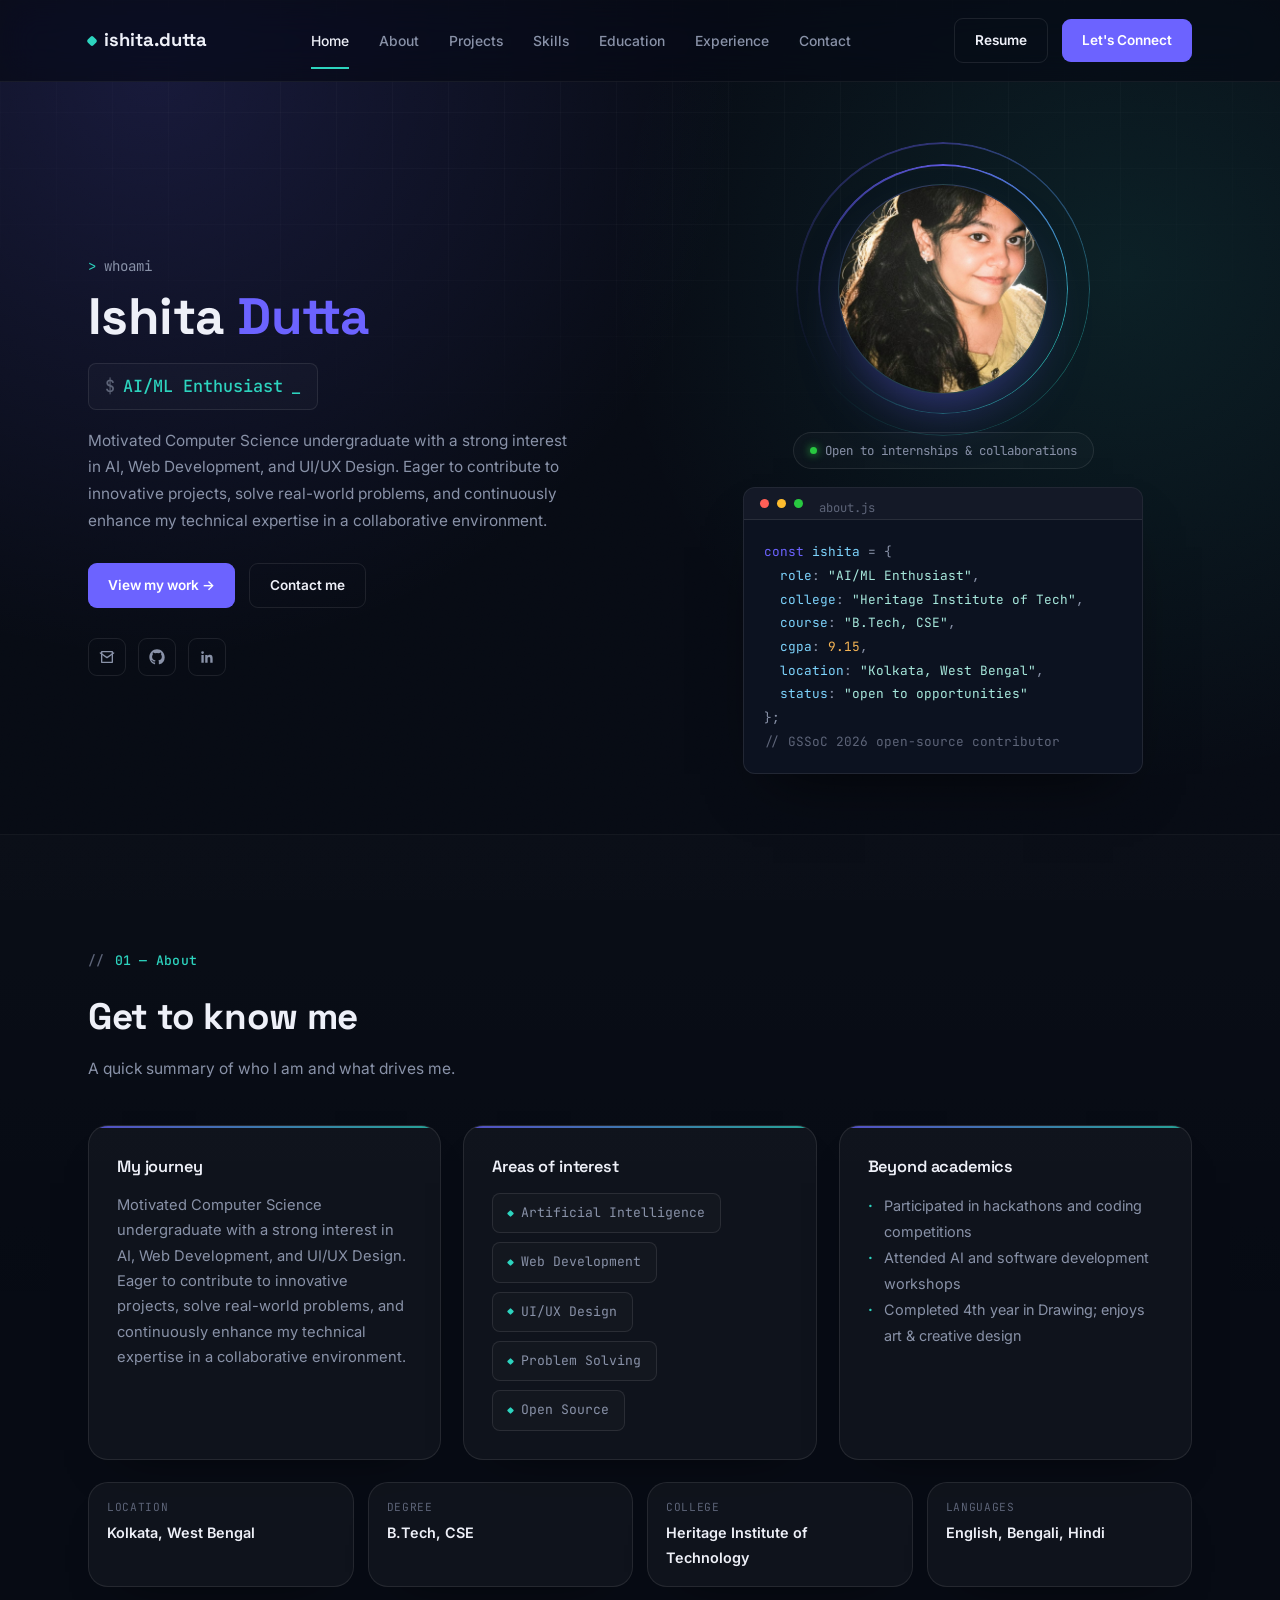
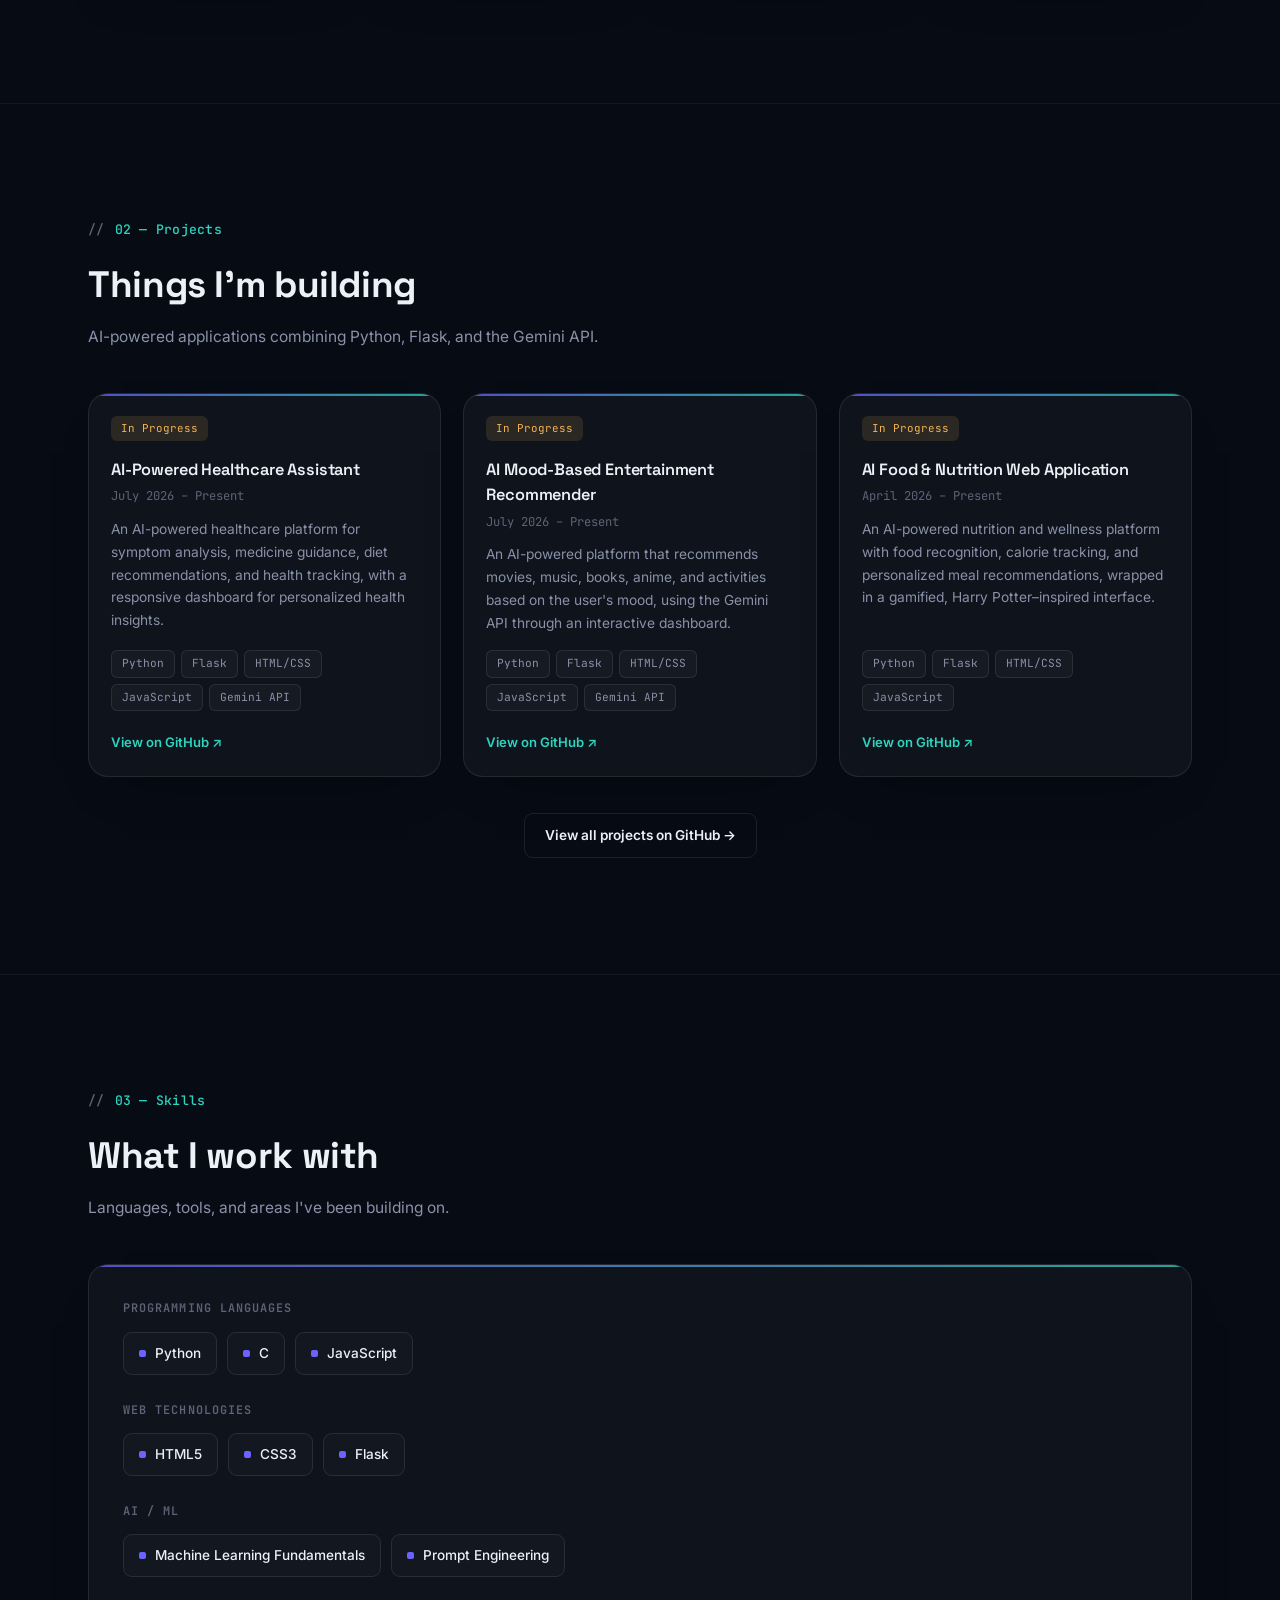
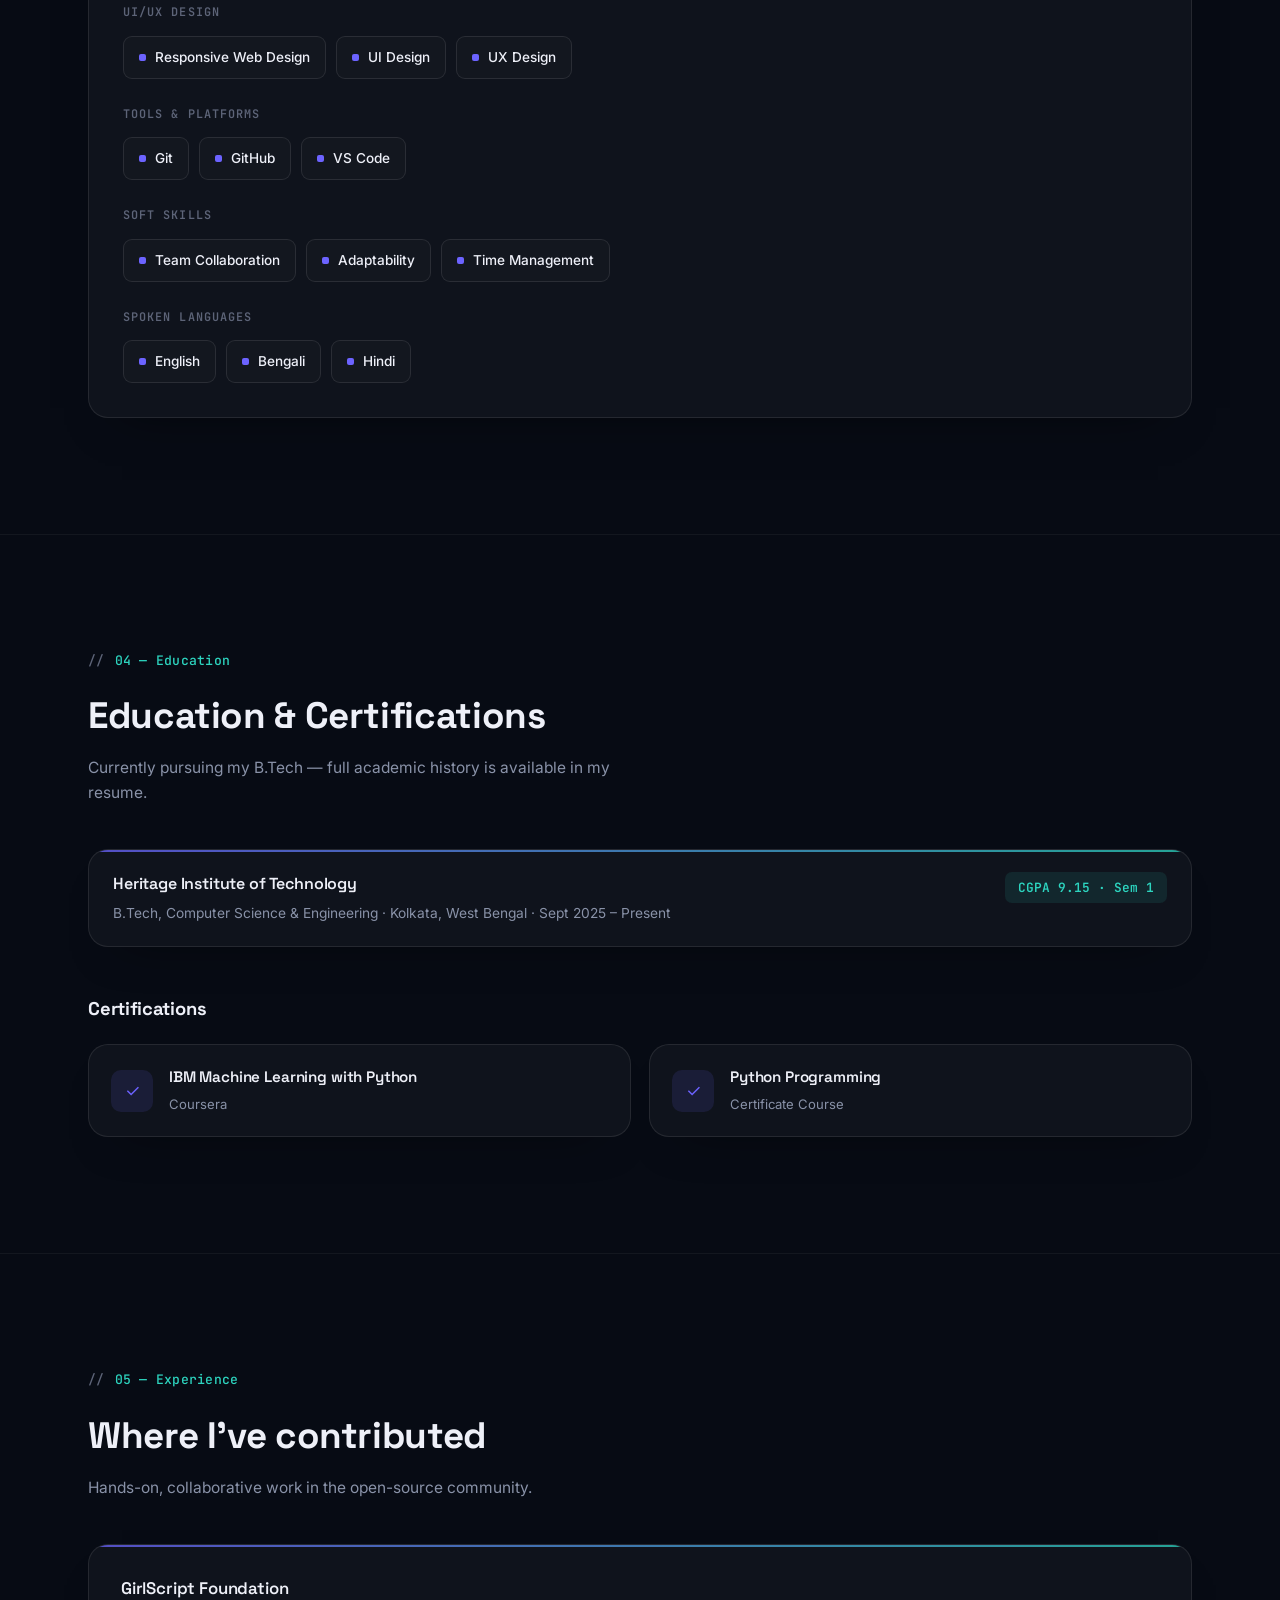
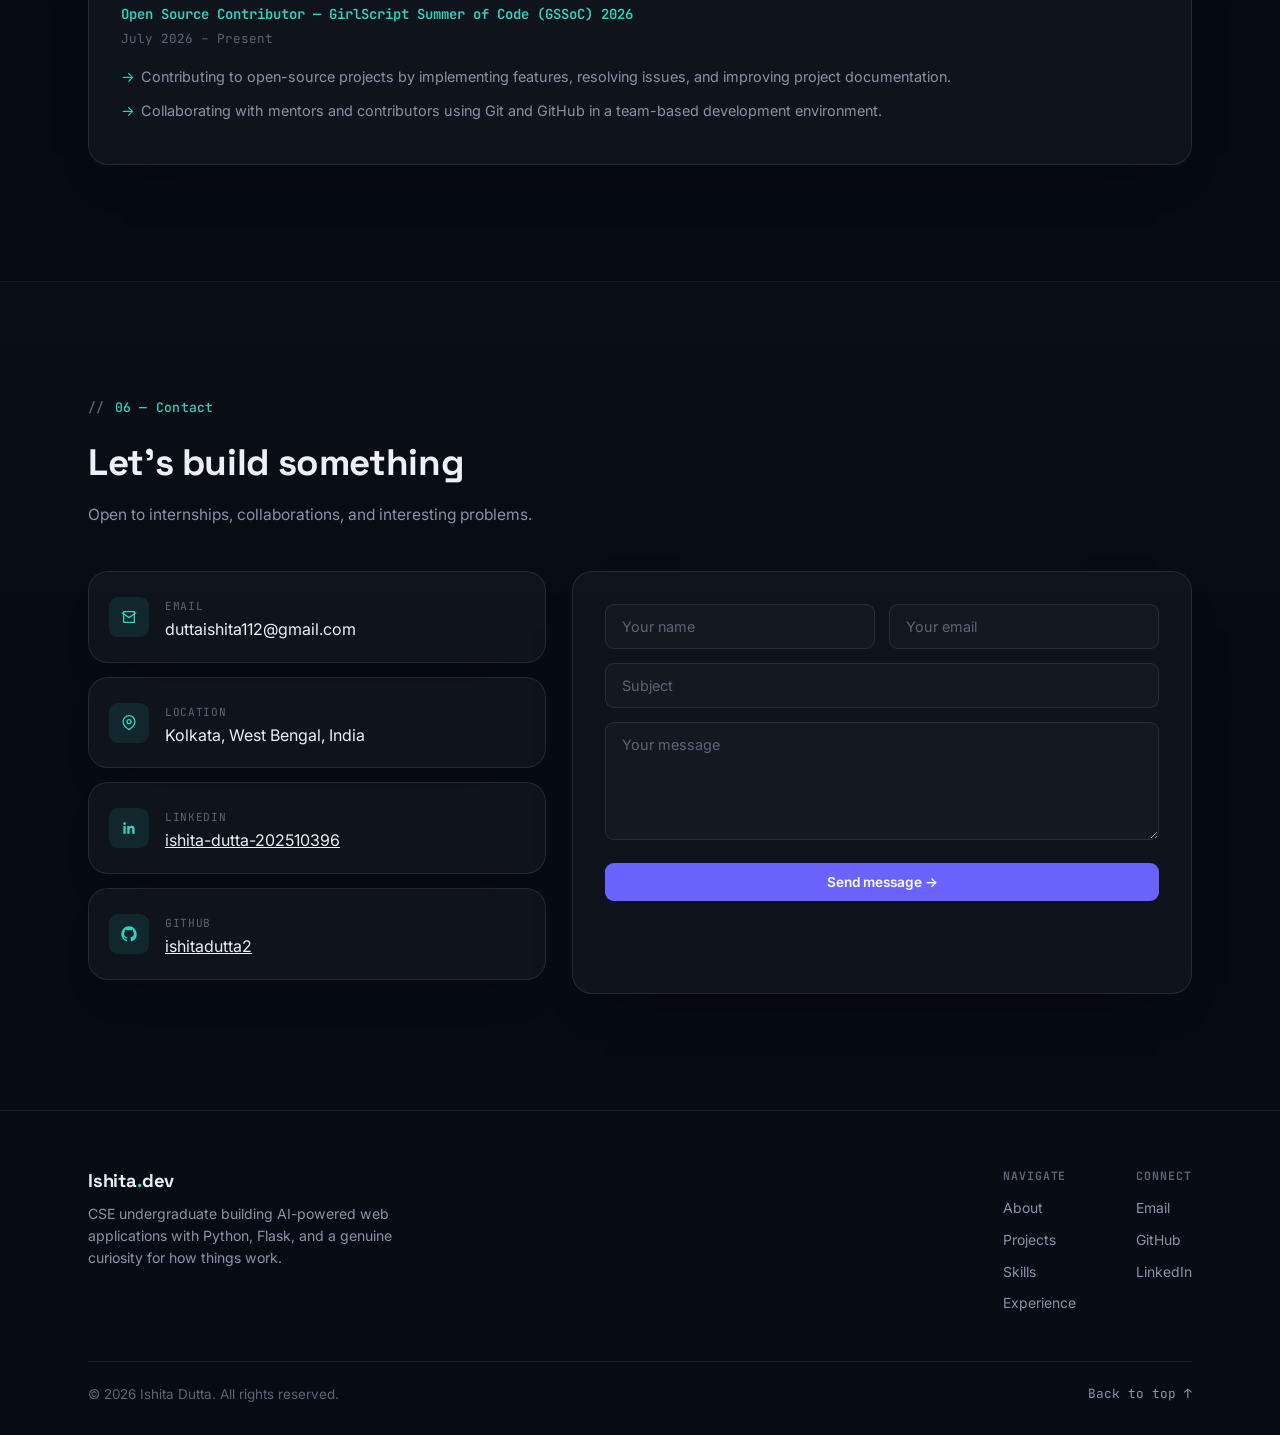
==== index.html @ daec7179 "Initial portfolio upload" ====
<!DOCTYPE html>
<html lang="en">
<head>
<meta charset="UTF-8">
<meta name="viewport" content="width=device-width, initial-scale=1.0">
<title>Ishita Dutta — CSE Undergraduate & AI/ML Enthusiast</title>
<meta name="description" content="Ishita Dutta — CSE undergraduate at Heritage Institute of Technology building with Python, Flask, and AI. Portfolio, projects, and open-source work.">
<link rel="icon" href="data:image/svg+xml,%3Csvg xmlns='http://www.w3.org/2000/svg' viewBox='0 0 64 64'%3E%3Crect width='64' height='64' rx='14' fill='%23070B14'/%3E%3Cdefs%3E%3ClinearGradient id='g' x1='0' y1='0' x2='1' y2='1'%3E%3Cstop offset='0' stop-color='%236C63FF'/%3E%3Cstop offset='1' stop-color='%232DD4BF'/%3E%3C/linearGradient%3E%3C/defs%3E%3Ctext x='32' y='43' font-family='sans-serif' font-weight='700' font-size='30' fill='url(%23g)' text-anchor='middle'%3EID%3C/text%3E%3C/svg%3E">
<link rel="preconnect" href="https://fonts.googleapis.com">
<link rel="preconnect" href="https://fonts.gstatic.com" crossorigin>
<link rel="icon" type="image/x-icon" href="favicon.ico">
<link href="https://fonts.googleapis.com/css2?family=Space+Grotesk:wght@500;600;700&family=Inter:wght@400;500;600;700&family=JetBrains+Mono:wght@400;500;600&display=swap" rel="stylesheet">
<style>
  :root{
    --bg:#070B14;
    --surface:rgba(255,255,255,0.035);
    --border:rgba(255,255,255,0.09);
    --primary:#6C63FF;
    --teal:#2DD4BF;
    --amber:#F5B454;
    --text:#EEF0F8;
    --muted:#8992A8;
    --muted-2:#5D6478;
    --radius:20px;
    --maxw:1160px;
  }
  *{margin:0;padding:0;box-sizing:border-box;}
  html{scroll-behavior:smooth;}
  ::selection{background:var(--primary);color:#fff;}
  body{background:var(--bg);color:var(--text);font-family:'Inter',sans-serif;overflow-x:hidden;line-height:1.55;}
  :focus-visible{outline:2px solid var(--teal);outline-offset:3px;}

  body::before{
    content:"";position:fixed;inset:0;z-index:-2;
    background-image:linear-gradient(rgba(255,255,255,0.025) 1px, transparent 1px),linear-gradient(90deg, rgba(255,255,255,0.025) 1px, transparent 1px);
    background-size:56px 56px;
    mask-image:radial-gradient(ellipse 80% 60% at 50% 0%, #000 40%, transparent 90%);
  }
  body::after{
    content:"";position:fixed;inset:0;z-index:-3;
    background:radial-gradient(circle at 12% 8%, rgba(108,99,255,0.16), transparent 42%),radial-gradient(circle at 88% 30%, rgba(45,212,191,0.10), transparent 40%),var(--bg);
  }

  h1,h2,h3,h4{font-family:'Space Grotesk',sans-serif;letter-spacing:-0.01em;}
  .mono{font-family:'JetBrains Mono',monospace;}
  a{text-decoration:none;color:inherit;}
  ul{list-style:none;}
  img{max-width:100%;display:block;}
  .container{max-width:var(--maxw);margin:0 auto;padding:0 28px;}
  section{padding:116px 0;scroll-margin-top:76px;}
  .section-alt{background:linear-gradient(180deg, rgba(255,255,255,0.015), transparent 60%);}
  .glass{background:var(--surface);border:1px solid var(--border);border-radius:var(--radius);box-shadow:0 24px 48px -34px rgba(0,0,0,0.65);}
  .glass-accent{position:relative;overflow:hidden;}
  .glass-accent::before{content:"";position:absolute;top:0;left:0;right:0;height:2px;background:linear-gradient(90deg,var(--primary),var(--teal));opacity:0.75;}
  section:not(.hero){border-top:1px solid rgba(255,255,255,0.05);}

  .grain{position:fixed;inset:0;z-index:-1;pointer-events:none;opacity:0.05;mix-blend-mode:overlay;
    background-image:url("data:image/svg+xml,%3Csvg xmlns='http://www.w3.org/2000/svg' width='120' height='120'%3E%3Cfilter id='n'%3E%3CfeTurbulence type='fractalNoise' baseFrequency='0.85' numOctaves='2' stitchTiles='stitch'/%3E%3C/filter%3E%3Crect width='100%25' height='100%25' filter='url(%23n)'/%3E%3C/svg%3E");}

  .eyebrow{display:flex;align-items:center;gap:10px;color:var(--teal);font-family:'JetBrains Mono',monospace;font-size:0.82rem;font-weight:500;margin-bottom:16px;letter-spacing:0.02em;}
  .eyebrow::before{content:"//";color:var(--muted-2);}
  h2.section-title{font-size:clamp(1.7rem,3.2vw,2.3rem);font-weight:700;margin-bottom:12px;}
  .section-sub{color:var(--muted);max-width:540px;margin-bottom:44px;font-size:0.97rem;}

  #scrollbar{position:fixed;top:0;left:0;height:2.5px;background:linear-gradient(90deg,var(--primary),var(--teal));z-index:999;width:0%;}

  /* ---------- LOADER ---------- */
  #loader{position:fixed;inset:0;z-index:2000;background:var(--bg);display:flex;flex-direction:column;align-items:center;justify-content:center;gap:16px;transition:opacity .5s ease, visibility .5s ease;}
  #loader.hide{opacity:0;visibility:hidden;pointer-events:none;}
  #loader .ld-name{font-size:1.5rem;font-weight:700;}
  #loader .ld-name span{color:var(--teal);}
  #loader .ld-sub{color:var(--muted-2);font-family:'JetBrains Mono',monospace;font-size:0.78rem;}
  #loader .ld-track{width:180px;height:2px;background:rgba(255,255,255,0.08);border-radius:2px;overflow:hidden;}
  #loader .ld-fill{height:100%;width:0%;background:linear-gradient(90deg,var(--primary),var(--teal));animation:ldfill 1.2s ease forwards;}
  @keyframes ldfill{to{width:100%;}}
  body.loading{overflow:hidden;}

  /* ---------- NAV ---------- */
  header{position:fixed;top:0;left:0;right:0;z-index:100;background:rgba(7,11,20,0.72);backdrop-filter:blur(18px) saturate(160%);border-bottom:1px solid rgba(255,255,255,0.06);}
  nav{max-width:var(--maxw);margin:0 auto;padding:18px 28px;display:flex;align-items:center;justify-content:space-between;}
  .logo{font-family:'Space Grotesk',sans-serif;font-weight:700;font-size:1.15rem;display:flex;align-items:center;gap:8px;}
  .logo .dot{width:8px;height:8px;border-radius:2px;background:var(--teal);display:inline-block;transform:rotate(45deg);}
  .nav-links{display:flex;gap:30px;}
  .nav-links a{font-size:0.87rem;font-weight:500;color:var(--muted);transition:color .2s;position:relative;}
  .nav-links a:hover,.nav-links a.active{color:var(--text);}
  .nav-links a.active::after{content:"";position:absolute;left:0;bottom:-20px;width:100%;height:2px;background:var(--teal);}
  .nav-right{display:flex;align-items:center;gap:14px;}
  .btn{display:inline-flex;align-items:center;gap:8px;padding:11px 20px;border-radius:9px;font-weight:600;font-size:0.85rem;cursor:pointer;border:none;font-family:'Inter',sans-serif;transition:transform .2s ease, box-shadow .2s ease, background .2s ease;white-space:nowrap;}
  .btn-primary{position:relative;overflow:hidden;background:var(--primary);color:#fff;box-shadow:0 0 0 1px rgba(108,99,255,0.4) inset;}
  .btn-primary::after{content:"";position:absolute;top:0;left:-60%;width:35%;height:100%;background:linear-gradient(120deg, transparent, rgba(255,255,255,0.28), transparent);transform:skewX(-20deg);transition:left .6s ease;}
  .btn-primary:hover::after{left:130%;}
  .btn-primary:hover{background:#7d75ff;transform:translateY(-2px);box-shadow:0 10px 26px -10px rgba(108,99,255,0.7);}
  .btn-outline{background:transparent;border:1px solid var(--border);color:var(--text);}
  .btn-outline:hover{border-color:var(--teal);color:var(--teal);transform:translateY(-2px);}
  .btn:disabled{opacity:0.65;cursor:not-allowed;transform:none !important;}
  .hamburger{display:none;flex-direction:column;gap:5px;cursor:pointer;background:none;border:none;padding:4px;}
  .hamburger span{width:22px;height:2px;background:var(--text);border-radius:2px;}
  .mobile-menu{display:none;position:fixed;top:64px;left:0;right:0;z-index:99;background:rgba(7,11,20,0.98);border-bottom:1px solid var(--border);padding:22px 28px;flex-direction:column;gap:16px;}
  .mobile-menu.open{display:flex;}
  .mobile-menu a{font-weight:500;color:var(--muted);font-size:0.94rem;}

  /* ---------- HERO ---------- */
  .hero{padding:158px 0 60px;}
  .hero-inner{display:grid;grid-template-columns:1.05fr 0.95fr;gap:56px;align-items:center;}
  .hi{color:var(--muted);font-family:'JetBrains Mono',monospace;font-size:0.88rem;margin-bottom:10px;}
  .hi::before{content:"> ";color:var(--teal);}
  .hero h1{font-size:clamp(2.2rem,5vw,3.2rem);font-weight:700;line-height:1.12;}
  .hero h1 .highlight{color:var(--primary);}
  .role-line{display:inline-flex;align-items:center;gap:8px;margin-top:18px;padding:9px 16px;border:1px solid var(--border);border-radius:8px;background:rgba(255,255,255,0.025);font-size:clamp(0.92rem,2vw,1.05rem);font-weight:500;color:var(--teal);min-height:1.5em;font-family:'JetBrains Mono',monospace;}
  .role-line .prompt{color:var(--muted-2);}
  .role-line .cursor{animation:blink 1s step-end infinite;}
  @keyframes blink{50%{opacity:0;}}
  .hero p.desc{margin-top:18px;color:var(--muted);max-width:480px;line-height:1.75;font-size:0.96rem;}
  .hero-actions{display:flex;gap:14px;margin-top:28px;flex-wrap:wrap;}
  .socials{display:flex;gap:12px;margin-top:30px;}
  .social-icon{width:38px;height:38px;border-radius:9px;display:flex;align-items:center;justify-content:center;border:1px solid var(--border);color:var(--muted);font-size:0.72rem;font-family:'JetBrains Mono',monospace;transition:all .2s;}
  .social-icon:hover{border-color:var(--teal);color:var(--teal);transform:translateY(-3px);}

  .hero-visual{display:flex;flex-direction:column;align-items:center;gap:18px;padding-top:6px;}
  .avatar-orbit{position:relative;width:250px;height:250px;flex-shrink:0;}
  .avatar-ring{position:absolute;inset:0;border-radius:50%;padding:1.5px;background:conic-gradient(from 0deg, var(--primary), var(--teal), transparent 65%, var(--primary));-webkit-mask:linear-gradient(#fff 0 0) content-box, linear-gradient(#fff 0 0);-webkit-mask-composite:xor;mask-composite:exclude;animation:spin 14s linear infinite;opacity:0.85;}
  .avatar-ring.r2{inset:-22px;animation-duration:24s;animation-direction:reverse;opacity:0.4;}
  @keyframes spin{to{transform:rotate(360deg);}}
  .avatar-core{position:absolute;inset:20px;border-radius:50%;overflow:hidden;background:linear-gradient(155deg,rgba(108,99,255,0.22),rgba(45,212,191,0.14));border:1px solid var(--border);display:flex;align-items:center;justify-content:center;font-weight:700;font-size:2.2rem;color:var(--text);box-shadow:0 30px 60px -25px rgba(108,99,255,0.55), inset 0 0 40px rgba(255,255,255,0.03);}
  .avatar-core img{width:100%;height:100%;object-fit:cover;border-radius:50%;}
  .avatar-status{display:flex;align-items:center;gap:8px;padding:8px 16px;border-radius:20px;border:1px solid var(--border);background:rgba(255,255,255,0.02);font-size:0.78rem;color:var(--muted);font-family:'JetBrains Mono',monospace;}
  .avatar-status .dot2{width:7px;height:7px;border-radius:50%;background:#28C840;box-shadow:0 0 8px #28C840;animation:pulse 1.8s ease infinite;}
  @keyframes pulse{0%,100%{opacity:1;}50%{opacity:.4;}}

  .code-card{width:100%;max-width:400px;border-radius:12px;overflow:hidden;background:#0C1220;border:1px solid var(--border);box-shadow:0 30px 60px -30px rgba(0,0,0,0.7);}
  .code-titlebar{display:flex;align-items:center;gap:8px;padding:11px 16px;background:rgba(255,255,255,0.03);border-bottom:1px solid var(--border);}
  .code-titlebar span{width:9px;height:9px;border-radius:50%;}
  .code-titlebar span:nth-child(1){background:#FF5F57;}
  .code-titlebar span:nth-child(2){background:#FEBC2E;}
  .code-titlebar span:nth-child(3){background:#28C840;}
  .code-titlebar .fname{margin-left:8px;color:var(--muted-2);font-size:0.76rem;font-family:'JetBrains Mono',monospace;}
  .code-body{padding:20px;font-family:'JetBrains Mono',monospace;font-size:0.8rem;line-height:1.85;}
  .c-key{color:#7DD3FC;} .c-str{color:#A7E8DC;} .c-num{color:var(--amber);} .c-kw{color:var(--primary);} .c-com{color:var(--muted-2);} .c-punct{color:var(--muted);}

  .stats-strip{margin-top:64px;display:grid;grid-template-columns:repeat(4,1fr);border-top:1px solid var(--border);padding-top:32px;}
  .stat{padding:0 20px;border-left:1px solid var(--border);}
  .stat:first-child{border-left:none;padding-left:0;}
  .stat h3{font-size:1.6rem;font-weight:700;}
  .stat span{color:var(--muted);font-size:0.8rem;}

  /* ---------- ABOUT ---------- */
  .about-grid{display:grid;grid-template-columns:repeat(3,1fr);gap:22px;}
  .card{padding:28px;}
  .card h4{margin-bottom:14px;font-size:1.02rem;font-weight:600;}
  .card p{color:var(--muted);font-size:0.92rem;line-height:1.72;}
  .card li{color:var(--muted);font-size:0.9rem;line-height:1.8;position:relative;padding-left:16px;}
  .card li::before{content:"·";position:absolute;left:0;color:var(--teal);font-weight:700;}
  .pill{display:inline-flex;align-items:center;gap:8px;padding:9px 15px;border-radius:8px;border:1px solid var(--border);background:rgba(255,255,255,0.02);font-size:0.82rem;color:var(--muted);font-family:'JetBrains Mono',monospace;}
  .pill::before{content:"";width:5px;height:5px;background:var(--teal);border-radius:1px;transform:rotate(45deg);}
  .pill-row{display:flex;flex-wrap:wrap;gap:9px;}

  .info-list{margin-top:22px;display:grid;grid-template-columns:repeat(4,1fr);gap:14px;}
  .info-row{padding:16px 18px;}
  .info-row .k{color:var(--muted-2);font-size:0.7rem;font-family:'JetBrains Mono',monospace;text-transform:uppercase;letter-spacing:0.06em;display:block;margin-bottom:4px;}
  .info-row .v{font-weight:600;font-size:0.9rem;}

  /* ---------- PROJECTS ---------- */
  .projects-grid{display:grid;grid-template-columns:repeat(3,1fr);gap:22px;}
  .proj-card{display:flex;flex-direction:column;transition:transform .2s ease, box-shadow .3s ease, border-color .3s ease;}
  .proj-card:hover{transform:translateY(-4px);border-color:rgba(108,99,255,0.4);box-shadow:0 30px 55px -30px rgba(108,99,255,0.4);}
  .proj-top{display:flex;justify-content:space-between;align-items:flex-start;padding:22px 22px 0;}
  .proj-status{padding:4px 10px;border-radius:6px;background:rgba(245,180,84,0.12);color:var(--amber);font-size:0.68rem;font-family:'JetBrains Mono',monospace;white-space:nowrap;}
  .proj-body{padding:16px 22px 22px;flex:1;display:flex;flex-direction:column;}
  .proj-body h4{font-size:1.02rem;font-weight:600;margin-bottom:5px;}
  .proj-date{color:var(--muted-2);font-size:0.76rem;font-family:'JetBrains Mono',monospace;margin-bottom:12px;}
  .proj-body p{color:var(--muted);font-size:0.86rem;line-height:1.65;margin-bottom:16px;flex:1;}
  .proj-stack{display:flex;flex-wrap:wrap;gap:6px;margin-bottom:18px;}
  .proj-stack span{padding:4px 10px;border-radius:6px;background:rgba(255,255,255,0.03);border:1px solid var(--border);font-size:0.7rem;color:var(--muted);font-family:'JetBrains Mono',monospace;}
  .proj-links a{display:inline-flex;align-items:center;gap:6px;font-size:0.82rem;color:var(--teal);font-weight:600;}
  .proj-links a:hover{text-decoration:underline;}
  .projects-more{text-align:center;margin-top:36px;}

  /* ---------- SKILLS ---------- */
  .skills-panel{padding:34px;}
  .skill-cat{margin-bottom:26px;}
  .skill-cat:last-child{margin-bottom:0;}
  .skill-cat h4{color:var(--muted-2);font-size:0.74rem;text-transform:uppercase;letter-spacing:0.09em;margin-bottom:14px;font-weight:600;font-family:'JetBrains Mono',monospace;}
  .skill-badges{display:flex;flex-wrap:wrap;gap:10px;}
  .skill-badge{display:flex;align-items:center;gap:9px;padding:10px 15px;border-radius:9px;font-size:0.85rem;font-weight:500;border:1px solid var(--border);background:rgba(255,255,255,0.02);transition:all .2s;}
  .skill-badge:hover{border-color:var(--primary);background:rgba(108,99,255,0.06);transform:translateY(-2px);}
  .sq{width:7px;height:7px;border-radius:2px;background:var(--primary);flex-shrink:0;}

  /* ---------- GITHUB ACTIVITY ---------- */
  .gh-grid{display:grid;grid-template-columns:1.15fr 0.85fr;gap:18px;}
  .gh-card{padding:16px;overflow:hidden;}
  .gh-card img{width:100%;border-radius:8px;}
  .gh-full{grid-column:1 / -1;margin-top:18px;}

  /* ---------- EDUCATION ---------- */
  .timeline{position:relative;padding-left:34px;margin-bottom:50px;}
  .timeline::before{content:"";position:absolute;left:6px;top:8px;bottom:8px;width:1px;background:linear-gradient(var(--primary),var(--teal));}
  .tl-item{position:relative;padding-bottom:40px;}
  .tl-item:last-child{padding-bottom:0;}
  .tl-item::before{content:"";position:absolute;left:-34px;top:4px;width:14px;height:14px;border-radius:50%;background:var(--bg);border:2px solid var(--teal);}
  .tl-card{padding:22px 24px;display:flex;justify-content:space-between;flex-wrap:wrap;gap:12px;}
  .tl-card h4{font-size:1rem;font-weight:600;}
  .tl-card .meta{color:var(--muted);font-size:0.86rem;margin-top:6px;line-height:1.6;}
  .tl-score{align-self:flex-start;padding:6px 13px;border-radius:7px;background:rgba(45,212,191,0.1);color:var(--teal);font-size:0.8rem;font-weight:600;font-family:'JetBrains Mono',monospace;white-space:nowrap;}

  .cert-grid{display:grid;grid-template-columns:repeat(2,1fr);gap:18px;}
  .cert-card{display:flex;align-items:center;gap:16px;padding:20px 22px;}
  .cert-icon{width:42px;height:42px;border-radius:10px;background:rgba(108,99,255,0.12);color:var(--primary);display:flex;align-items:center;justify-content:center;font-size:1.1rem;flex-shrink:0;}
  .cert-card h4{font-size:0.95rem;font-weight:600;margin-bottom:3px;}
  .cert-card span{color:var(--muted);font-size:0.82rem;}

  /* ---------- EXPERIENCE ---------- */
  .exp-card{padding:30px 32px;}
  .exp-card h4{font-size:1.05rem;font-weight:600;}
  .exp-role{color:var(--teal);font-size:0.87rem;font-weight:600;margin-top:3px;font-family:'JetBrains Mono',monospace;}
  .exp-duration{color:var(--muted-2);font-size:0.79rem;margin-top:4px;margin-bottom:16px;font-family:'JetBrains Mono',monospace;}
  .exp-card li{position:relative;padding-left:20px;margin-bottom:10px;color:var(--muted);font-size:0.9rem;line-height:1.7;}
  .exp-card li::before{content:"→";position:absolute;left:0;color:var(--teal);}

  /* ---------- CONTACT ---------- */
  .contact-grid{display:grid;grid-template-columns:0.85fr 1.15fr;gap:26px;}
  .contact-item{display:flex;align-items:center;gap:16px;padding:20px;margin-bottom:14px;}
  .contact-item .ic{width:40px;height:40px;border-radius:9px;flex-shrink:0;color:var(--teal);background:rgba(45,212,191,0.1);display:flex;align-items:center;justify-content:center;font-size:0.95rem;}
  .contact-item .k{color:var(--muted-2);font-size:0.7rem;font-family:'JetBrains Mono',monospace;text-transform:uppercase;letter-spacing:0.06em;}
  form{padding:32px;}
  .form-row{display:grid;grid-template-columns:1fr 1fr;gap:14px;margin-bottom:14px;}
  input,textarea{width:100%;padding:13px 16px;border-radius:9px;background:rgba(255,255,255,0.025);border:1px solid var(--border);color:var(--text);font-family:'Inter',sans-serif;font-size:0.9rem;transition:border-color .2s;}
  input:focus,textarea:focus{border-color:var(--primary);outline:none;}
  input::placeholder,textarea::placeholder{color:var(--muted-2);}
  textarea{resize:vertical;min-height:118px;margin-bottom:16px;}

  footer{padding:56px 0 30px;border-top:1px solid var(--border);color:var(--muted-2);font-size:0.84rem;}
  .footer-top{display:flex;justify-content:space-between;align-items:flex-start;flex-wrap:wrap;gap:28px;margin-bottom:36px;}
  .footer-brand h3{font-size:1.15rem;color:var(--text);margin-bottom:8px;}
  .footer-brand h3 span{color:var(--teal);}
  .footer-brand p{color:var(--muted);font-size:0.88rem;max-width:320px;}
  .footer-cols{display:flex;gap:60px;flex-wrap:wrap;}
  .footer-col h5{font-size:0.72rem;text-transform:uppercase;letter-spacing:0.08em;color:var(--muted-2);font-family:'JetBrains Mono',monospace;margin-bottom:14px;}
  .footer-col a{display:block;color:var(--muted);font-size:0.87rem;margin-bottom:10px;transition:color .2s;}
  .footer-col a:hover{color:var(--teal);}
  .footer-bottom{display:flex;justify-content:space-between;align-items:center;flex-wrap:wrap;gap:12px;padding-top:22px;border-top:1px solid var(--border);}
  #toTop{display:flex;align-items:center;gap:6px;color:var(--muted);cursor:pointer;transition:color .2s;font-family:'JetBrains Mono',monospace;font-size:0.8rem;}
  #toTop:hover{color:var(--teal);}

  .reveal{opacity:0;transform:translateY(24px);transition:opacity .7s ease, transform .7s ease;}
  .reveal.show{opacity:1;transform:translateY(0);}
  @media (prefers-reduced-motion: reduce){.reveal{opacity:1;transform:none;transition:none;}}

  /* ---------- RESPONSIVE ---------- */
  @media (max-width:980px){
    .hero-inner{grid-template-columns:1fr;}
    .hero-visual{order:-1;}
    .about-grid{grid-template-columns:1fr 1fr;}
    .about-grid .card:last-child{grid-column:1/-1;}
    .info-list{grid-template-columns:1fr 1fr;}
    .projects-grid{grid-template-columns:repeat(2,1fr);}
    .cert-grid{grid-template-columns:1fr;}
    .gh-grid{grid-template-columns:1fr;}
    .contact-grid{grid-template-columns:1fr;}
    .stats-strip{grid-template-columns:repeat(2,1fr);row-gap:22px;}
    .stat:nth-child(3){border-left:none;}
  }
  @media (max-width:720px){
    .nav-links{display:none;}
    .hamburger{display:flex;}
    .nav-right .btn-outline{display:none;}
    section{padding:66px 0;}
    .hero{padding:132px 0 60px;}
    .about-grid{grid-template-columns:1fr;}
    .about-grid .card:last-child{grid-column:auto;}
    .info-list{grid-template-columns:1fr;}
    .projects-grid{grid-template-columns:1fr;}
  }
  @media (max-width:560px){
    .form-row{grid-template-columns:1fr;}
    .stats-strip{grid-template-columns:1fr 1fr;}
    .footer-top{flex-direction:column;}
    .footer-bottom{flex-direction:column;text-align:center;}
    .tl-card{flex-direction:column;align-items:flex-start;}
    .cert-card{flex-direction:column;text-align:center;}
  }
</style>
</head>
<body class="loading">
<div class="grain"></div>

<div id="loader">
  <div class="ld-name">Ishita<span>.</span></div>
  <div class="ld-sub">loading portfolio…</div>
  <div class="ld-track"><div class="ld-fill"></div></div>
</div>

<div id="scrollbar"></div>

<header>
  <nav>
    <a href="#home" class="logo"><span class="dot"></span>ishita.dutta</a>
    <ul class="nav-links" id="navLinks">
      <li><a href="#home" class="active">Home</a></li>
      <li><a href="#about">About</a></li>
      <li><a href="#projects">Projects</a></li>
      <li><a href="#skills">Skills</a></li>
      <li><a href="#education">Education</a></li>
      <li><a href="#experience">Experience</a></li>
      <li><a href="#contact">Contact</a></li>
    </ul>
    <div class="nav-right">
      <a href="ishita-dutta-resume.pdf" download class="btn btn-outline">Resume</a>
      <a href="#contact" class="btn btn-primary">Let's Connect</a>
      <button class="hamburger" id="hamburgerBtn" aria-label="Toggle menu"><span></span><span></span><span></span></button>
    </div>
  </nav>
  <div class="mobile-menu" id="mobileMenu">
    <a href="#home">Home</a>
    <a href="#about">About</a>
    <a href="#projects">Projects</a>
    <a href="#skills">Skills</a>
    <a href="#education">Education</a>
    <a href="#experience">Experience</a>
    <a href="#contact">Contact</a>
    <a href="resume-ishita-dutta.pdf" download>Download Resume</a>
  </div>
</header>

<!-- HERO -->
<section class="hero" id="home">
  <div class="container hero-inner">
    <div>
      <p class="hi">whoami</p>
      <h1>Ishita <span class="highlight">Dutta</span></h1>
      <p class="role-line"><span class="prompt">$</span><span id="roleText"></span><span class="cursor">_</span></p>
      <p class="desc">Motivated Computer Science undergraduate with a strong interest in AI, Web Development, and UI/UX Design. Eager to contribute to innovative projects, solve real-world problems, and continuously enhance my technical expertise in a collaborative environment.</p>
      <div class="hero-actions">
        <a href="#projects" class="btn btn-primary">View my work →</a>
        <a href="#contact" class="btn btn-outline">Contact me</a>
      </div>
      <div class="socials">
        <a href="mailto:duttaishita112@gmail.com" class="social-icon" title="Email">
          <svg width="16" height="16" viewBox="0 0 24 24" fill="none" stroke="currentColor" stroke-width="2" stroke-linecap="round" stroke-linejoin="round"><path d="M4 4h16v16H4z"/><path d="m22 6-10 7L2 6"/></svg>
        </a>
        <a href="https://github.com/ishitadutta2" target="_blank" rel="noopener" class="social-icon" title="GitHub">
          <svg width="16" height="16" viewBox="0 0 24 24" fill="currentColor"><path d="M12 .5C5.73.5.5 5.73.5 12c0 5.08 3.29 9.39 7.86 10.91.58.1.79-.25.79-.56 0-.27-.01-1.17-.02-2.12-3.2.7-3.88-1.36-3.88-1.36-.52-1.33-1.28-1.68-1.28-1.68-1.04-.71.08-.7.08-.7 1.15.08 1.76 1.18 1.76 1.18 1.02 1.75 2.68 1.24 3.34.95.1-.74.4-1.24.72-1.53-2.55-.29-5.24-1.28-5.24-5.68 0-1.25.45-2.28 1.18-3.08-.12-.29-.51-1.46.11-3.04 0 0 .96-.31 3.15 1.18a10.9 10.9 0 0 1 5.74 0c2.19-1.49 3.15-1.18 3.15-1.18.62 1.58.23 2.75.11 3.04.74.8 1.18 1.83 1.18 3.08 0 4.41-2.69 5.38-5.25 5.67.41.36.78 1.08.78 2.17 0 1.56-.01 2.83-.01 3.21 0 .31.21.67.8.56A10.51 10.51 0 0 0 23.5 12C23.5 5.73 18.27.5 12 .5Z"/></svg>
        </a>
        <a href="https://linkedin.com/in/ishita-dutta-202510396/" target="_blank" rel="noopener" class="social-icon" title="LinkedIn">
          <svg width="16" height="16" viewBox="0 0 24 24" fill="currentColor"><path d="M20.45 20.45h-3.56v-5.57c0-1.33-.02-3.04-1.85-3.04-1.85 0-2.14 1.45-2.14 2.94v5.67H9.34V9h3.41v1.56h.05c.48-.9 1.64-1.85 3.38-1.85 3.61 0 4.28 2.38 4.28 5.47v6.27ZM5.34 7.43a2.06 2.06 0 1 1 0-4.13 2.06 2.06 0 0 1 0 4.13ZM7.12 20.45H3.56V9h3.56v11.45Z"/></svg>
        </a>
      </div>
    </div>

    <div class="hero-visual">
      <div class="avatar-orbit reveal">
        <div class="avatar-ring"></div>
        <div class="avatar-ring r2"></div>
        <div class="avatar-core"><img src="profile-photo.jpeg" alt="Ishita Dutta"></div>
      </div>
      <div class="avatar-status"><span class="dot2"></span>Open to internships &amp; collaborations</div>
      <div class="code-card reveal">
        <div class="code-titlebar"><span></span><span></span><span></span><span class="fname">about.js</span></div>
        <div class="code-body">
          <div><span class="c-kw">const</span> <span class="c-key">ishita</span> <span class="c-punct">=</span> <span class="c-punct">{</span></div>
          <div>&nbsp;&nbsp;<span class="c-key">role</span><span class="c-punct">:</span> <span class="c-str">"AI/ML Enthusiast"</span><span class="c-punct">,</span></div>
          <div>&nbsp;&nbsp;<span class="c-key">college</span><span class="c-punct">:</span> <span class="c-str">"Heritage Institute of Tech"</span><span class="c-punct">,</span></div>
          <div>&nbsp;&nbsp;<span class="c-key">course</span><span class="c-punct">:</span> <span class="c-str">"B.Tech, CSE"</span><span class="c-punct">,</span></div>
          <div>&nbsp;&nbsp;<span class="c-key">cgpa</span><span class="c-punct">:</span> <span class="c-num">9.15</span><span class="c-punct">,</span></div>
          <div>&nbsp;&nbsp;<span class="c-key">location</span><span class="c-punct">:</span> <span class="c-str">"Kolkata, West Bengal"</span><span class="c-punct">,</span></div>
          <div>&nbsp;&nbsp;<span class="c-key">status</span><span class="c-punct">:</span> <span class="c-str">"open to opportunities"</span></div>
          <div><span class="c-punct">};</span></div>
          <div class="c-com">// GSSoC 2026 open-source contributor</div>
        </div>
      </div>
    </div>
  </div>

</section>

<!-- ABOUT -->
<section id="about" class="section-alt">
  <div class="container">
    <div class="eyebrow">01 — About</div>
    <h2 class="section-title">Get to know me</h2>
    <p class="section-sub">A quick summary of who I am and what drives me.</p>
    <div class="about-grid">
      <div class="card glass glass-accent reveal bento-wide">
        <h4>My journey</h4>
        <p>Motivated Computer Science undergraduate with a strong interest in AI, Web Development, and UI/UX Design. Eager to contribute to innovative projects, solve real-world problems, and continuously enhance my technical expertise in a collaborative environment.</p>
      </div>
      <div class="card glass glass-accent reveal">
        <h4>Areas of interest</h4>
        <div class="pill-row">
          <span class="pill">Artificial Intelligence</span>
          <span class="pill">Web Development</span>
          <span class="pill">UI/UX Design</span>
          <span class="pill">Problem Solving</span>
          <span class="pill">Open Source</span>
        </div>
      </div>
      <div class="card glass glass-accent reveal">
        <h4>Beyond academics</h4>
        <ul>
          <li>Participated in hackathons and coding competitions</li>
          <li>Attended AI and software development workshops</li>
          <li>Completed 4th year in Drawing; enjoys art &amp; creative design</li>
        </ul>
      </div>
    </div>
    <div class="info-list">
      <div class="info-row glass reveal"><span class="k">Location</span><span class="v">Kolkata, West Bengal</span></div>
      <div class="info-row glass reveal"><span class="k">Degree</span><span class="v">B.Tech, CSE</span></div>
      <div class="info-row glass reveal"><span class="k">College</span><span class="v">Heritage Institute of Technology</span></div>
      <div class="info-row glass reveal"><span class="k">Languages</span><span class="v">English, Bengali, Hindi</span></div>
    </div>
  </div>
</section>

<!-- PROJECTS -->
<section id="projects">
  <div class="container">
    <div class="eyebrow">02 — Projects</div>
    <h2 class="section-title">Things I'm building</h2>
    <p class="section-sub">AI-powered applications combining Python, Flask, and the Gemini API.</p>

    <div class="projects-grid">
      <div class="proj-card glass glass-accent reveal">
        <div class="proj-top"><span class="proj-status">In Progress</span></div>
        <div class="proj-body">
          <h4>AI-Powered Healthcare Assistant</h4>
          <div class="proj-date">July 2026 – Present</div>
          <p>An AI-powered healthcare platform for symptom analysis, medicine guidance, diet recommendations, and health tracking, with a responsive dashboard for personalized health insights.</p>
          <div class="proj-stack"><span>Python</span><span>Flask</span><span>HTML/CSS</span><span>JavaScript</span><span>Gemini API</span></div>
          <div class="proj-links"><a href="https://github.com/ishitadutta2" target="_blank" rel="noopener">View on GitHub ↗</a></div>
        </div>
      </div>

      <div class="proj-card glass glass-accent reveal">
        <div class="proj-top"><span class="proj-status">In Progress</span></div>
        <div class="proj-body">
          <h4>AI Mood-Based Entertainment Recommender</h4>
          <div class="proj-date">July 2026 – Present</div>
          <p>An AI-powered platform that recommends movies, music, books, anime, and activities based on the user's mood, using the Gemini API through an interactive dashboard.</p>
          <div class="proj-stack"><span>Python</span><span>Flask</span><span>HTML/CSS</span><span>JavaScript</span><span>Gemini API</span></div>
          <div class="proj-links"><a href="https://github.com/ishitadutta2" target="_blank" rel="noopener">View on GitHub ↗</a></div>
        </div>
      </div>

      <div class="proj-card glass glass-accent reveal">
        <div class="proj-top"><span class="proj-status">In Progress</span></div>
        <div class="proj-body">
          <h4>AI Food &amp; Nutrition Web Application</h4>
          <div class="proj-date">April 2026 – Present</div>
          <p>An AI-powered nutrition and wellness platform with food recognition, calorie tracking, and personalized meal recommendations, wrapped in a gamified, Harry Potter–inspired interface.</p>
          <div class="proj-stack"><span>Python</span><span>Flask</span><span>HTML/CSS</span><span>JavaScript</span></div>
          <div class="proj-links"><a href="https://github.com/ishitadutta2" target="_blank" rel="noopener">View on GitHub ↗</a></div>
        </div>
      </div>
    </div>

    <div class="projects-more">
      <a href="https://github.com/ishitadutta2" target="_blank" rel="noopener" class="btn btn-outline">View all projects on GitHub →</a>
    </div>
  </div>
</section>

<!-- SKILLS -->
<section id="skills">
  <div class="container">
    <div class="eyebrow">03 — Skills</div>
    <h2 class="section-title">What I work with</h2>
    <p class="section-sub">Languages, tools, and areas I've been building on.</p>
    <div class="skills-panel glass glass-accent reveal">
      <div class="skill-cat">
        <h4>Programming Languages</h4>
        <div class="skill-badges">
          <span class="skill-badge"><span class="sq"></span>Python</span>
          <span class="skill-badge"><span class="sq"></span>C</span>
          <span class="skill-badge"><span class="sq"></span>JavaScript</span>
        </div>
      </div>
      <div class="skill-cat">
        <h4>Web Technologies</h4>
        <div class="skill-badges">
          <span class="skill-badge"><span class="sq"></span>HTML5</span>
          <span class="skill-badge"><span class="sq"></span>CSS3</span>
          <span class="skill-badge"><span class="sq"></span>Flask</span>
        </div>
      </div>
      <div class="skill-cat">
        <h4>AI / ML</h4>
        <div class="skill-badges">
          <span class="skill-badge"><span class="sq"></span>Machine Learning Fundamentals</span>
          <span class="skill-badge"><span class="sq"></span>Prompt Engineering</span>
        </div>
      </div>
      <div class="skill-cat">
        <h4>UI/UX Design</h4>
        <div class="skill-badges">
          <span class="skill-badge"><span class="sq"></span>Responsive Web Design</span>
          <span class="skill-badge"><span class="sq"></span>UI Design</span>
          <span class="skill-badge"><span class="sq"></span>UX Design</span>
        </div>
      </div>
      <div class="skill-cat">
        <h4>Tools &amp; Platforms</h4>
        <div class="skill-badges">
          <span class="skill-badge"><span class="sq"></span>Git</span>
          <span class="skill-badge"><span class="sq"></span>GitHub</span>
          <span class="skill-badge"><span class="sq"></span>VS Code</span>
        </div>
      </div>
      <div class="skill-cat">
        <h4>Soft Skills</h4>
        <div class="skill-badges">
          <span class="skill-badge"><span class="sq"></span>Team Collaboration</span>
          <span class="skill-badge"><span class="sq"></span>Adaptability</span>
          <span class="skill-badge"><span class="sq"></span>Time Management</span>
        </div>
      </div>
      <div class="skill-cat">
        <h4>Spoken Languages</h4>
        <div class="skill-badges">
          <span class="skill-badge"><span class="sq"></span>English</span>
          <span class="skill-badge"><span class="sq"></span>Bengali</span>
          <span class="skill-badge"><span class="sq"></span>Hindi</span>
        </div>
      </div>
    </div>
  </div>
</section>

<!-- EDUCATION -->
<section id="education">
  <div class="container">
    <div class="eyebrow">04 — Education</div>
    <h2 class="section-title">Education & Certifications</h2>
    <p class="section-sub">Currently pursuing my B.Tech — full academic history is available in my resume.</p>
    <div class="tl-card glass glass-accent reveal" style="margin-bottom:48px;">
      <div><h4>Heritage Institute of Technology</h4><div class="meta">B.Tech, Computer Science & Engineering · Kolkata, West Bengal · Sept 2025 – Present</div></div>
      <span class="tl-score">CGPA 9.15 · Sem 1</span>
    </div>

    <h3 style="font-size:1.15rem;margin-bottom:20px;">Certifications</h3>
    <div class="cert-grid">
      <div class="cert-card glass reveal">
        <div class="cert-icon">✓</div>
        <div><h4>IBM Machine Learning with Python</h4><span>Coursera</span></div>
      </div>
      <div class="cert-card glass reveal">
        <div class="cert-icon">✓</div>
        <div><h4>Python Programming</h4><span>Certificate Course</span></div>
      </div>
    </div>
  </div>
</section>

<!-- EXPERIENCE -->
<section id="experience">
  <div class="container">
    <div class="eyebrow">05 — Experience</div>
    <h2 class="section-title">Where I've contributed</h2>
    <p class="section-sub">Hands-on, collaborative work in the open-source community.</p>
    <div class="exp-card glass glass-accent reveal">
      <h4>GirlScript Foundation</h4>
      <div class="exp-role">Open Source Contributor — GirlScript Summer of Code (GSSoC) 2026</div>
      <div class="exp-duration">July 2026 – Present</div>
      <ul>
        <li>Contributing to open-source projects by implementing features, resolving issues, and improving project documentation.</li>
        <li>Collaborating with mentors and contributors using Git and GitHub in a team-based development environment.</li>
      </ul>
    </div>
  </div>
</section>

<!-- CONTACT -->
<section id="contact" class="section-alt">
  <div class="container">
    <div class="eyebrow">06 — Contact</div>
    <h2 class="section-title">Let's build something</h2>
    <p class="section-sub">Open to internships, collaborations, and interesting problems.</p>
    <div class="contact-grid">
      <div>
        <div class="contact-item glass reveal">
          <div class="ic"><svg width="16" height="16" viewBox="0 0 24 24" fill="none" stroke="currentColor" stroke-width="2" stroke-linecap="round" stroke-linejoin="round"><path d="M4 4h16v16H4z"/><path d="m22 6-10 7L2 6"/></svg></div>
          <div><span class="k">Email</span><div>duttaishita112@gmail.com</div></div>
        </div>
        <div class="contact-item glass reveal">
          <div class="ic"><svg width="16" height="16" viewBox="0 0 24 24" fill="none" stroke="currentColor" stroke-width="2" stroke-linecap="round" stroke-linejoin="round"><path d="M21 10c0 6-9 12-9 12s-9-6-9-12a9 9 0 0 1 18 0Z"/><circle cx="12" cy="10" r="3"/></svg></div>
          <div><span class="k">Location</span><div>Kolkata, West Bengal, India</div></div>
        </div>
        <div class="contact-item glass reveal">
          <div class="ic"><svg width="16" height="16" viewBox="0 0 24 24" fill="currentColor"><path d="M20.45 20.45h-3.56v-5.57c0-1.33-.02-3.04-1.85-3.04-1.85 0-2.14 1.45-2.14 2.94v5.67H9.34V9h3.41v1.56h.05c.48-.9 1.64-1.85 3.38-1.85 3.61 0 4.28 2.38 4.28 5.47v6.27ZM5.34 7.43a2.06 2.06 0 1 1 0-4.13 2.06 2.06 0 0 1 0 4.13ZM7.12 20.45H3.56V9h3.56v11.45Z"/></svg></div>
          <div><span class="k">LinkedIn</span><div><a href="https://linkedin.com/in/ishita-dutta-202510396/" target="_blank" rel="noopener" style="text-decoration:underline;">ishita-dutta-202510396</a></div></div>
        </div>
        <div class="contact-item glass reveal">
          <div class="ic"><svg width="16" height="16" viewBox="0 0 24 24" fill="currentColor"><path d="M12 .5C5.73.5.5 5.73.5 12c0 5.08 3.29 9.39 7.86 10.91.58.1.79-.25.79-.56 0-.27-.01-1.17-.02-2.12-3.2.7-3.88-1.36-3.88-1.36-.52-1.33-1.28-1.68-1.28-1.68-1.04-.71.08-.7.08-.7 1.15.08 1.76 1.18 1.76 1.18 1.02 1.75 2.68 1.24 3.34.95.1-.74.4-1.24.72-1.53-2.55-.29-5.24-1.28-5.24-5.68 0-1.25.45-2.28 1.18-3.08-.12-.29-.51-1.46.11-3.04 0 0 .96-.31 3.15 1.18a10.9 10.9 0 0 1 5.74 0c2.19-1.49 3.15-1.18 3.15-1.18.62 1.58.23 2.75.11 3.04.74.8 1.18 1.83 1.18 3.08 0 4.41-2.69 5.38-5.25 5.67.41.36.78 1.08.78 2.17 0 1.56-.01 2.83-.01 3.21 0 .31.21.67.8.56A10.51 10.51 0 0 0 23.5 12C23.5 5.73 18.27.5 12 .5Z"/></svg></div>
          <div><span class="k">GitHub</span><div><a href="https://github.com/ishitadutta2" target="_blank" rel="noopener" style="text-decoration:underline;">ishitadutta2</a></div></div>
        </div>
      </div>
      <form class="glass reveal" id="contactForm">
        <div class="form-row">
          <input type="text" name="name" placeholder="Your name" required>
          <input type="email" name="email" placeholder="Your email" required>
        </div>
        <input type="text" name="subject" placeholder="Subject" style="margin-bottom:14px;">
        <textarea name="message" placeholder="Your message" required></textarea>
        <button type="submit" class="btn btn-primary" id="sendBtn" style="width:100%;justify-content:center;">Send message →</button>
        <p id="formStatus" style="margin-top:14px;font-size:0.85rem;display:none;"></p>
      </form>
    </div>
  </div>
</section>

<footer>
  <div class="container">
    <div class="footer-top">
      <div class="footer-brand">
        <h3>Ishita<span>.</span>dev</h3>
        <p>CSE undergraduate building AI-powered web applications with Python, Flask, and a genuine curiosity for how things work.</p>
      </div>
      <div class="footer-cols">
        <div class="footer-col">
          <h5>Navigate</h5>
          <a href="#about">About</a>
          <a href="#projects">Projects</a>
          <a href="#skills">Skills</a>
          <a href="#experience">Experience</a>
        </div>
        <div class="footer-col">
          <h5>Connect</h5>
          <a href="mailto:duttaishita112@gmail.com">Email</a>
          <a href="https://github.com/ishitadutta2" target="_blank" rel="noopener">GitHub</a>
          <a href="https://linkedin.com/in/ishita-dutta-202510396/" target="_blank" rel="noopener">LinkedIn</a>
        </div>
      </div>
    </div>
    <div class="footer-bottom">
      <span>© 2026 Ishita Dutta. All rights reserved.</span>
      <span id="toTop">Back to top ↑</span>
    </div>
  </div>
</footer>

<script>
  window.addEventListener("load", () => {
    const loader = document.getElementById("loader");
    setTimeout(() => { loader.classList.add("hide"); document.body.classList.remove("loading"); }, 900);
  });

  const hamburgerBtn = document.getElementById('hamburgerBtn');
  const mobileMenu = document.getElementById('mobileMenu');
  hamburgerBtn.addEventListener('click', () => mobileMenu.classList.toggle('open'));
  mobileMenu.querySelectorAll('a').forEach(a => a.addEventListener('click', () => mobileMenu.classList.remove('open')));

  const sections = document.querySelectorAll('section[id]');
  const navA = document.querySelectorAll('.nav-links a');
  const scrollbar = document.getElementById('scrollbar');
  window.addEventListener('scroll', () => {
    let current = '';
    sections.forEach(sec => { if (window.scrollY >= sec.offsetTop - 140) current = sec.getAttribute('id'); });
    navA.forEach(a => a.classList.toggle('active', a.getAttribute('href') === '#' + current));
    const h = document.documentElement;
    const pct = (h.scrollTop) / (h.scrollHeight - h.clientHeight) * 100;
    scrollbar.style.width = pct + '%';
  });

  const roles = ["AI/ML Enthusiast", "Web Developer", "UI/UX Designer", "Open Source Contributor"];
  const roleText = document.getElementById('roleText');
  let rIndex = 0, cIndex = 0, deleting = false;
  function typeLoop(){
    const current = roles[rIndex];
    if(!deleting){
      cIndex++; roleText.textContent = current.slice(0, cIndex);
      if(cIndex === current.length){ deleting = true; setTimeout(typeLoop, 1300); return; }
    } else {
      cIndex--; roleText.textContent = current.slice(0, cIndex);
      if(cIndex === 0){ deleting = false; rIndex = (rIndex + 1) % roles.length; }
    }
    setTimeout(typeLoop, deleting ? 35 : 75);
  }
  typeLoop();

  const revealEls = document.querySelectorAll('.reveal');
  const io = new IntersectionObserver((entries) => {
    entries.forEach(e => { if(e.isIntersecting) e.target.classList.add('show'); });
  }, { threshold: 0.12 });
  revealEls.forEach(el => io.observe(el));

  document.getElementById('toTop').addEventListener('click', () => window.scrollTo({top:0, behavior:'smooth'}));

  document.getElementById('contactForm').addEventListener('submit', function(e){
    e.preventDefault();
    const form = this;
    const btn = document.getElementById('sendBtn');
    const status = document.getElementById('formStatus');
    const data = new FormData(form);
    data.append('_subject', data.get('subject') || 'New message from your portfolio');
    data.append('_captcha', 'false');
    data.append('_template', 'table');

    btn.textContent = 'Sending…';
    btn.disabled = true;
    status.style.display = 'none';

    fetch('https://formsubmit.co/ajax/duttaishita112@gmail.com', {
      method: 'POST',
      headers: { 'Accept': 'application/json' },
      body: data
    })
    .then(res => res.ok ? res.json() : Promise.reject())
    .then(() => {
      status.textContent = "Message sent — thanks for reaching out! I'll get back to you soon.";
      status.style.color = 'var(--teal)';
      status.style.display = 'block';
      form.reset();
    })
    .catch(() => {
      status.textContent = "Something went wrong sending that. Please email me directly at duttaishita112@gmail.com instead.";
      status.style.color = '#F87171';
      status.style.display = 'block';
    })
    .finally(() => {
      btn.textContent = 'Send message →';
      btn.disabled = false;
    });
  });
</script>
</body>
</html>
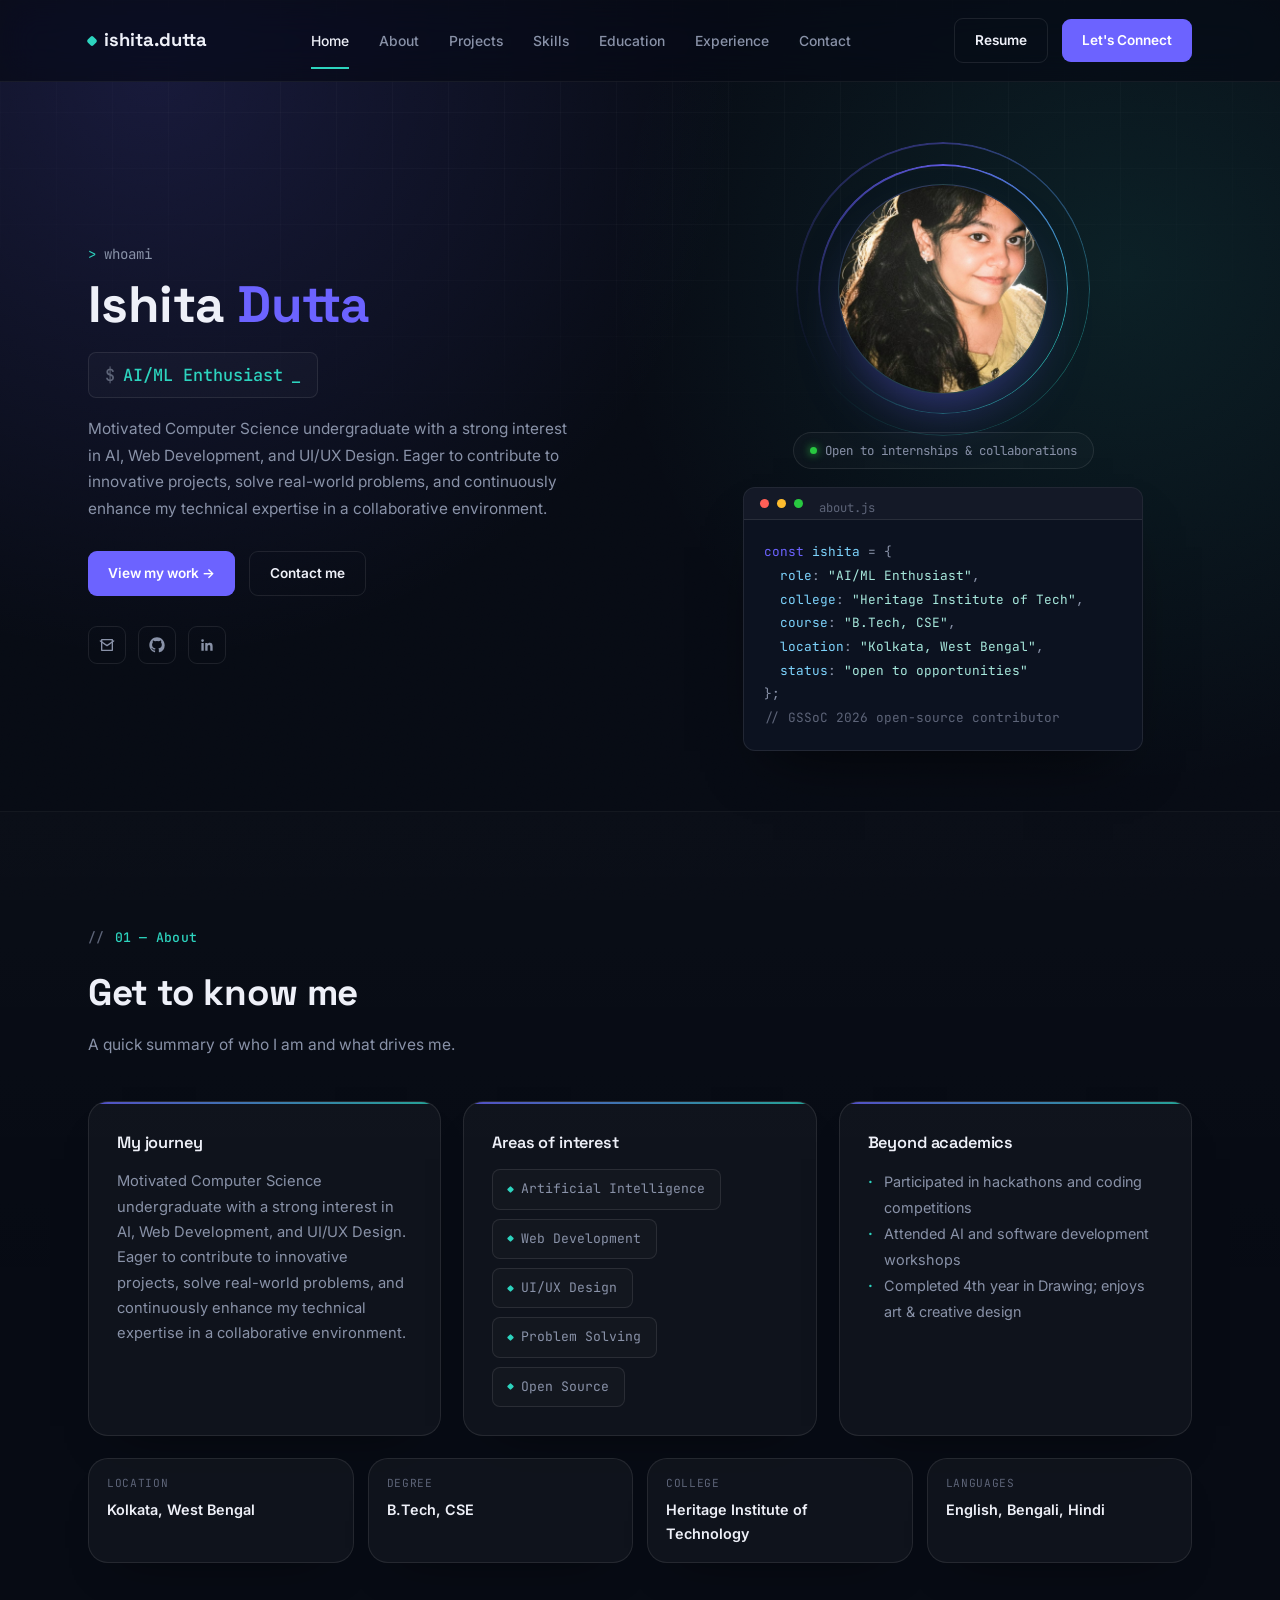
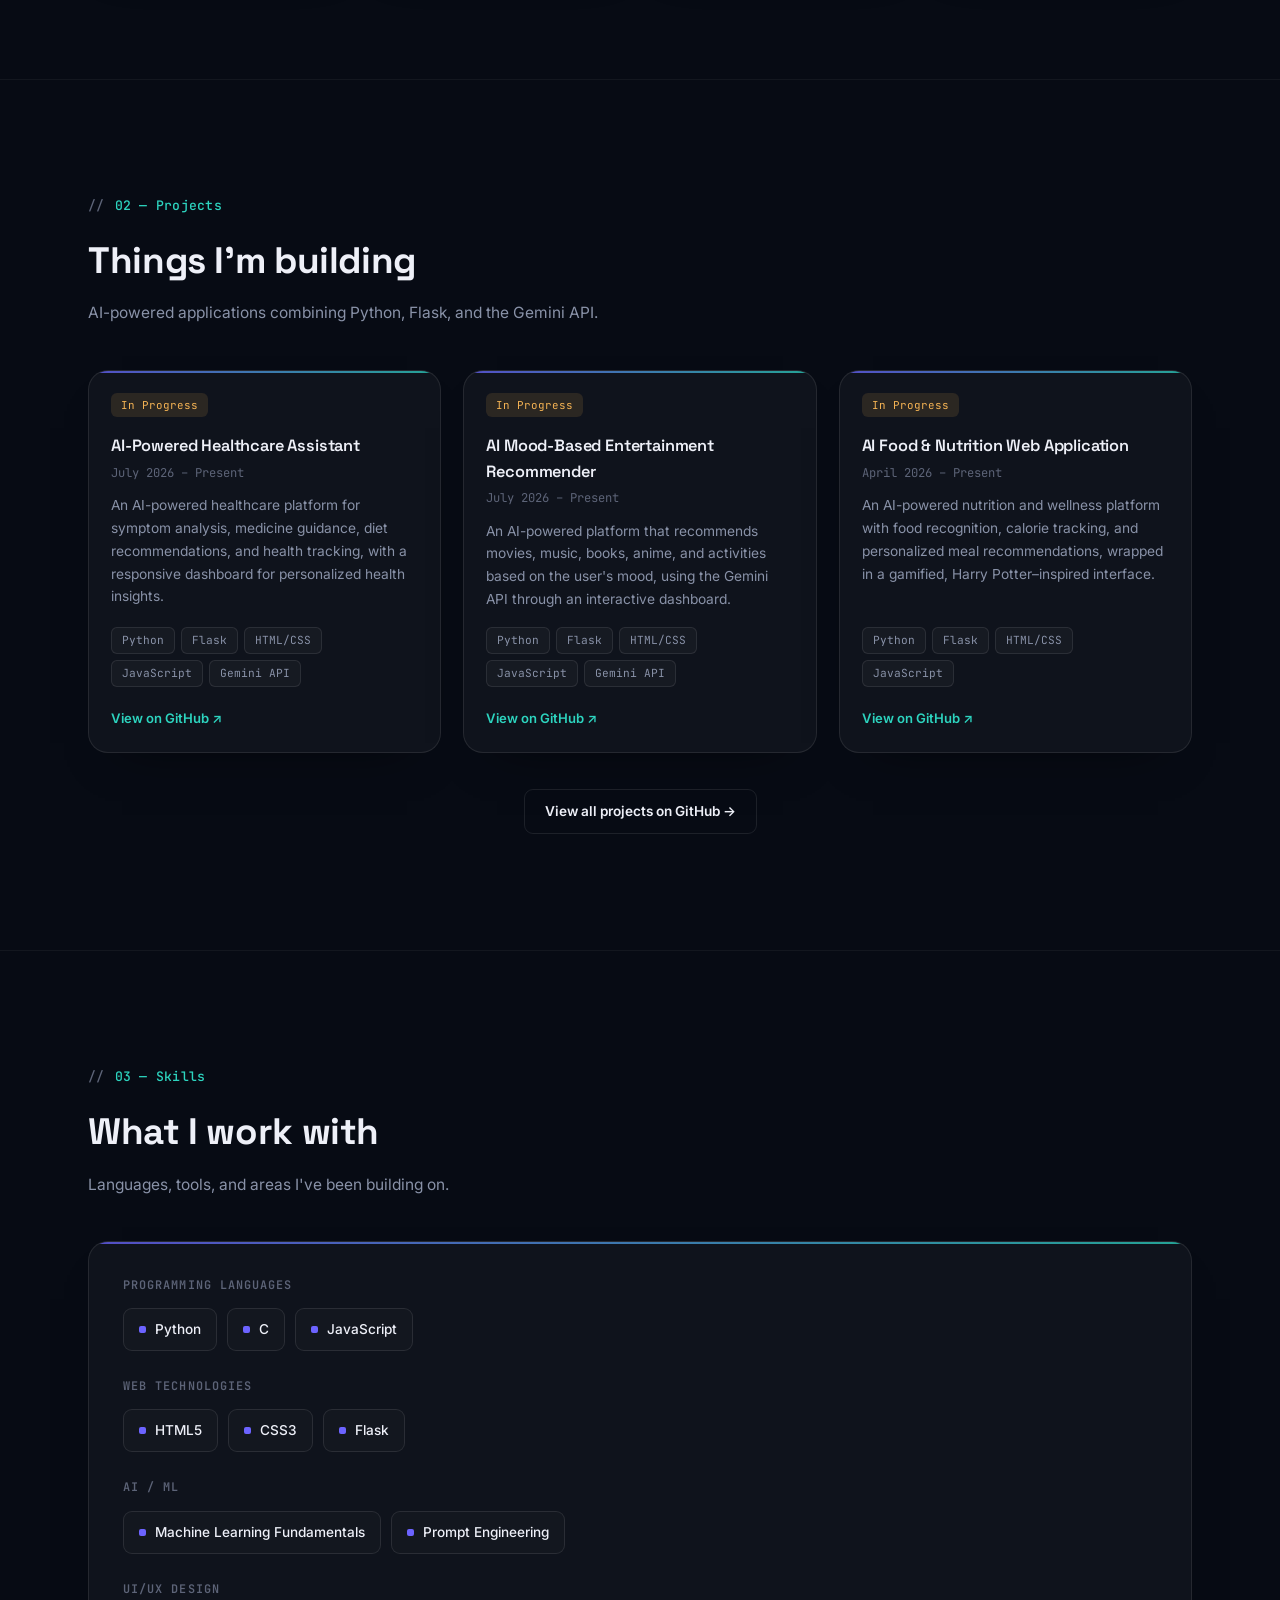
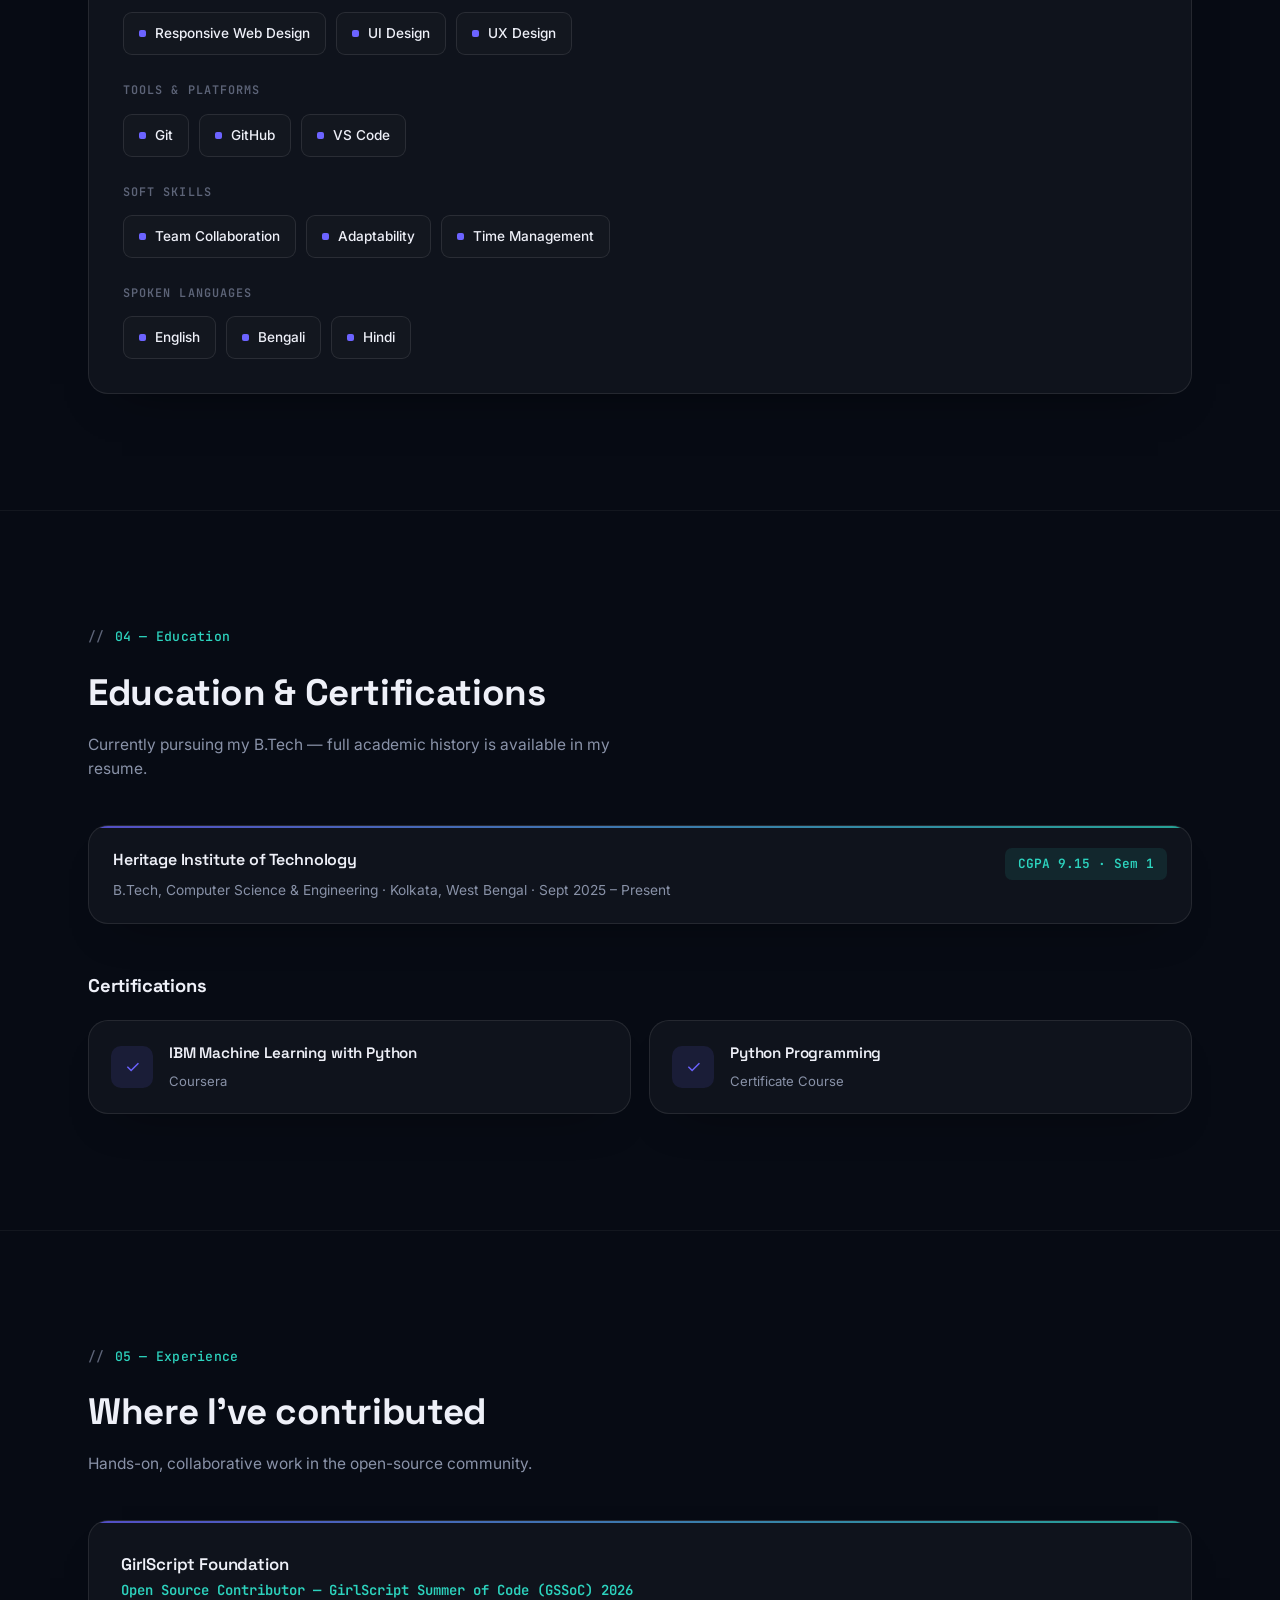
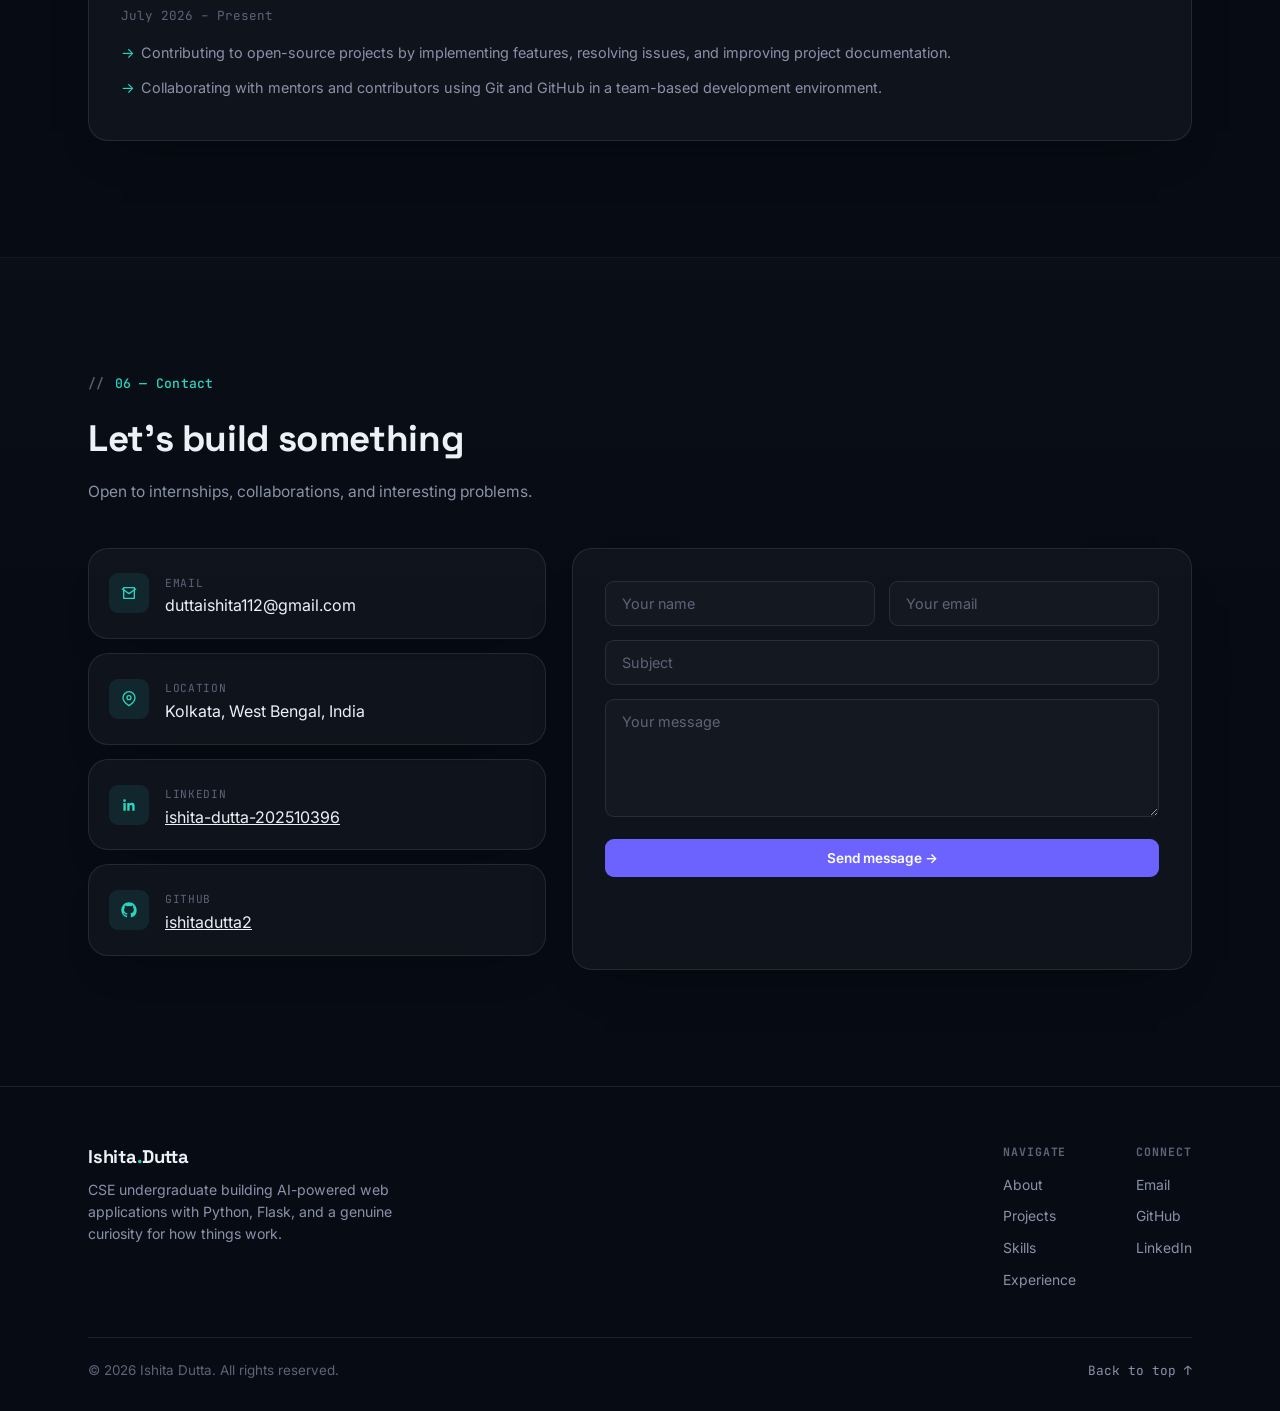
==== commit 3a15d2ba: "Update index.html" ====
--- a/index.html
+++ b/index.html
@@ -317,7 +317,7 @@
     <a href="#education">Education</a>
     <a href="#experience">Experience</a>
     <a href="#contact">Contact</a>
-    <a href="resume-ishita-dutta.pdf" download>Download Resume</a>
+    <a href="ishita-dutta-resume.pdf" download>Download Resume</a>
   </div>
 </header>
 
@@ -360,7 +360,6 @@
           <div>&nbsp;&nbsp;<span class="c-key">role</span><span class="c-punct">:</span> <span class="c-str">"AI/ML Enthusiast"</span><span class="c-punct">,</span></div>
           <div>&nbsp;&nbsp;<span class="c-key">college</span><span class="c-punct">:</span> <span class="c-str">"Heritage Institute of Tech"</span><span class="c-punct">,</span></div>
           <div>&nbsp;&nbsp;<span class="c-key">course</span><span class="c-punct">:</span> <span class="c-str">"B.Tech, CSE"</span><span class="c-punct">,</span></div>
-          <div>&nbsp;&nbsp;<span class="c-key">cgpa</span><span class="c-punct">:</span> <span class="c-num">9.15</span><span class="c-punct">,</span></div>
           <div>&nbsp;&nbsp;<span class="c-key">location</span><span class="c-punct">:</span> <span class="c-str">"Kolkata, West Bengal"</span><span class="c-punct">,</span></div>
           <div>&nbsp;&nbsp;<span class="c-key">status</span><span class="c-punct">:</span> <span class="c-str">"open to opportunities"</span></div>
           <div><span class="c-punct">};</span></div>
@@ -611,7 +610,7 @@
   <div class="container">
     <div class="footer-top">
       <div class="footer-brand">
-        <h3>Ishita<span>.</span>dev</h3>
+        <h3>Ishita<span>.</span>Dutta</h3>
         <p>CSE undergraduate building AI-powered web applications with Python, Flask, and a genuine curiosity for how things work.</p>
       </div>
       <div class="footer-cols">
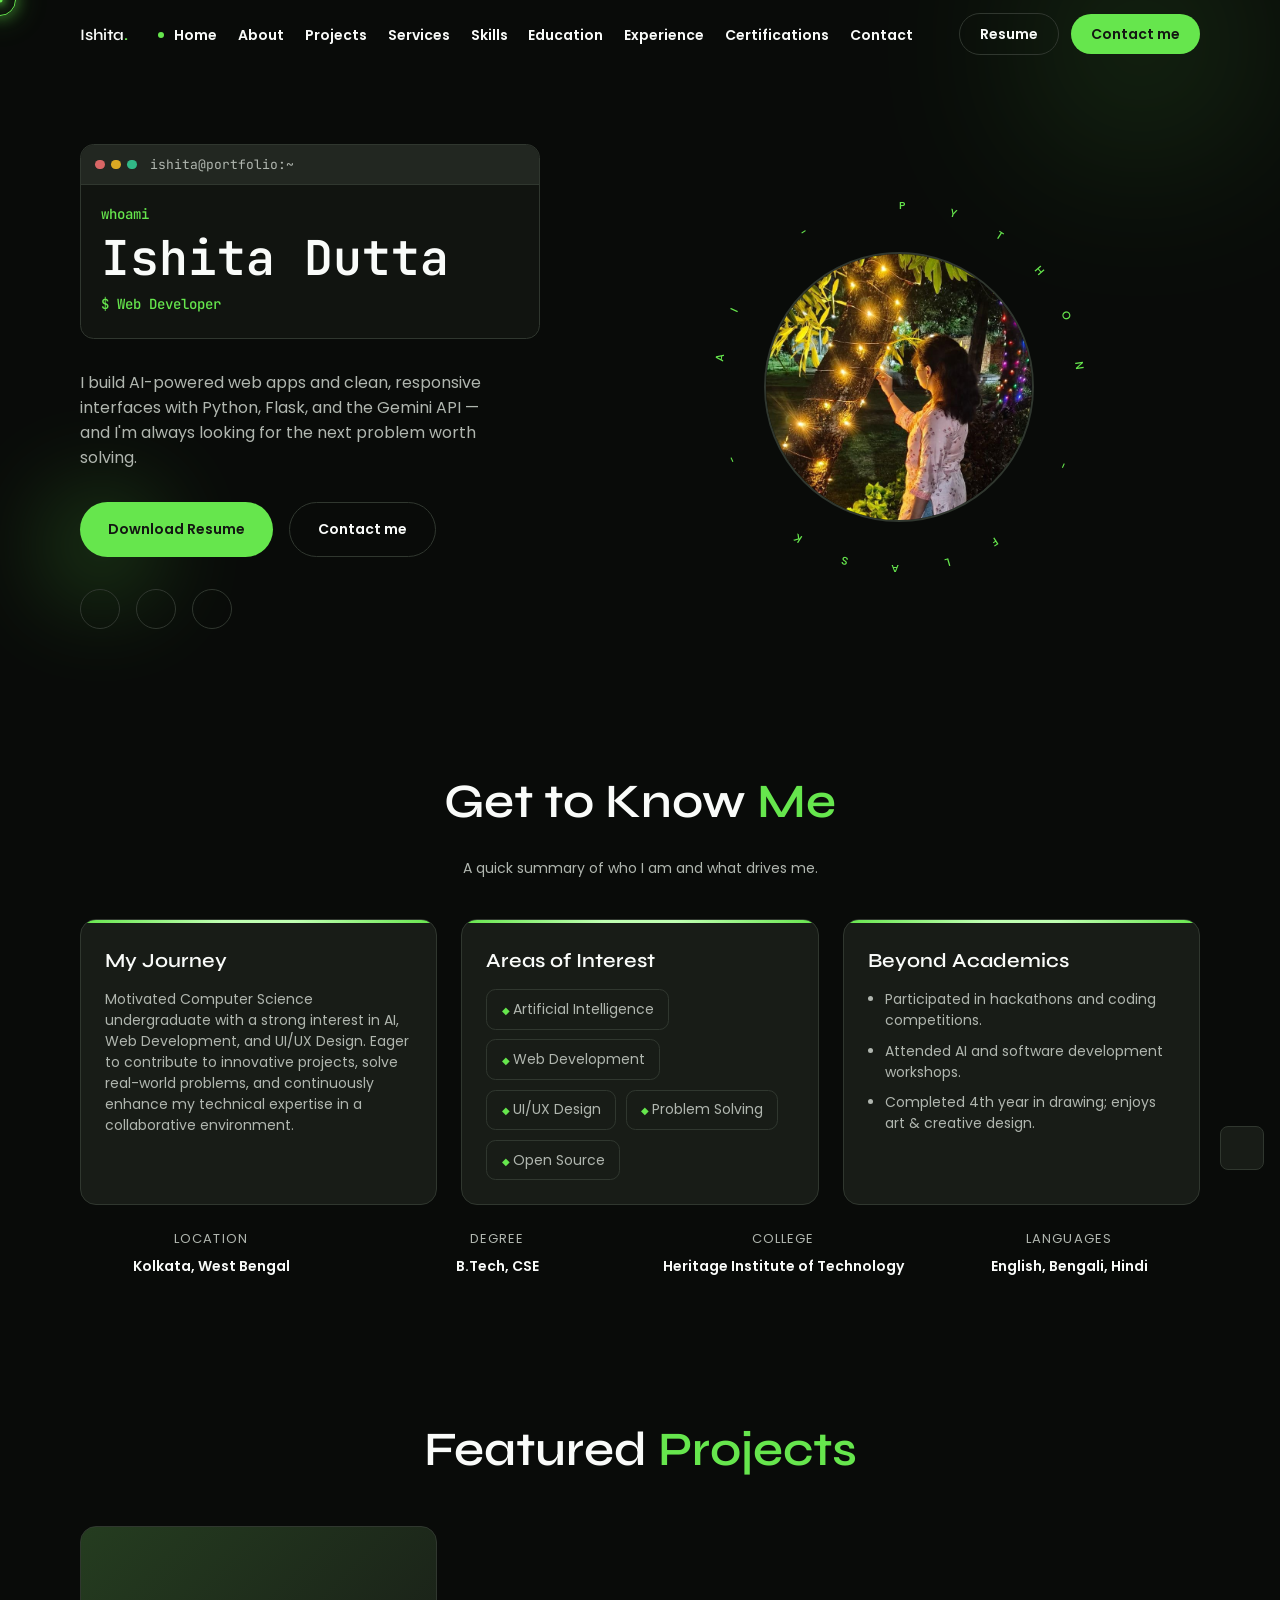
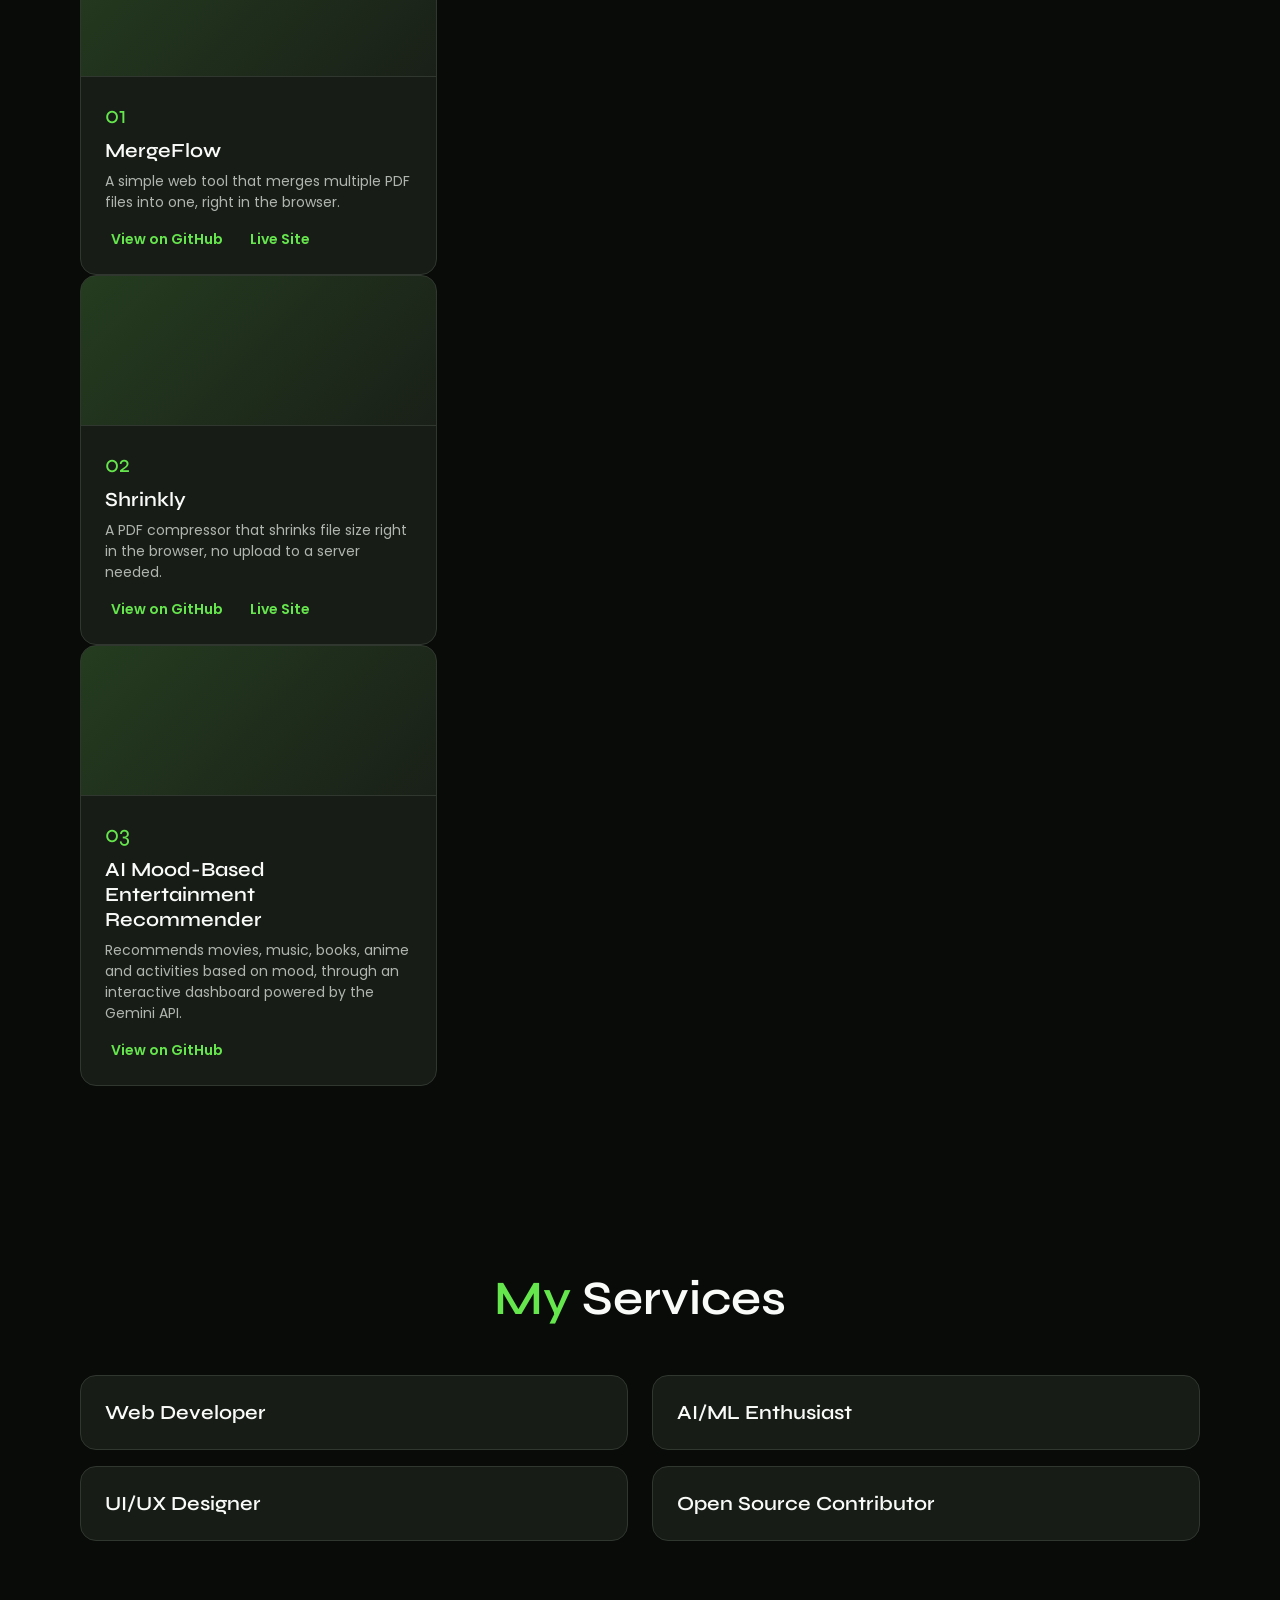
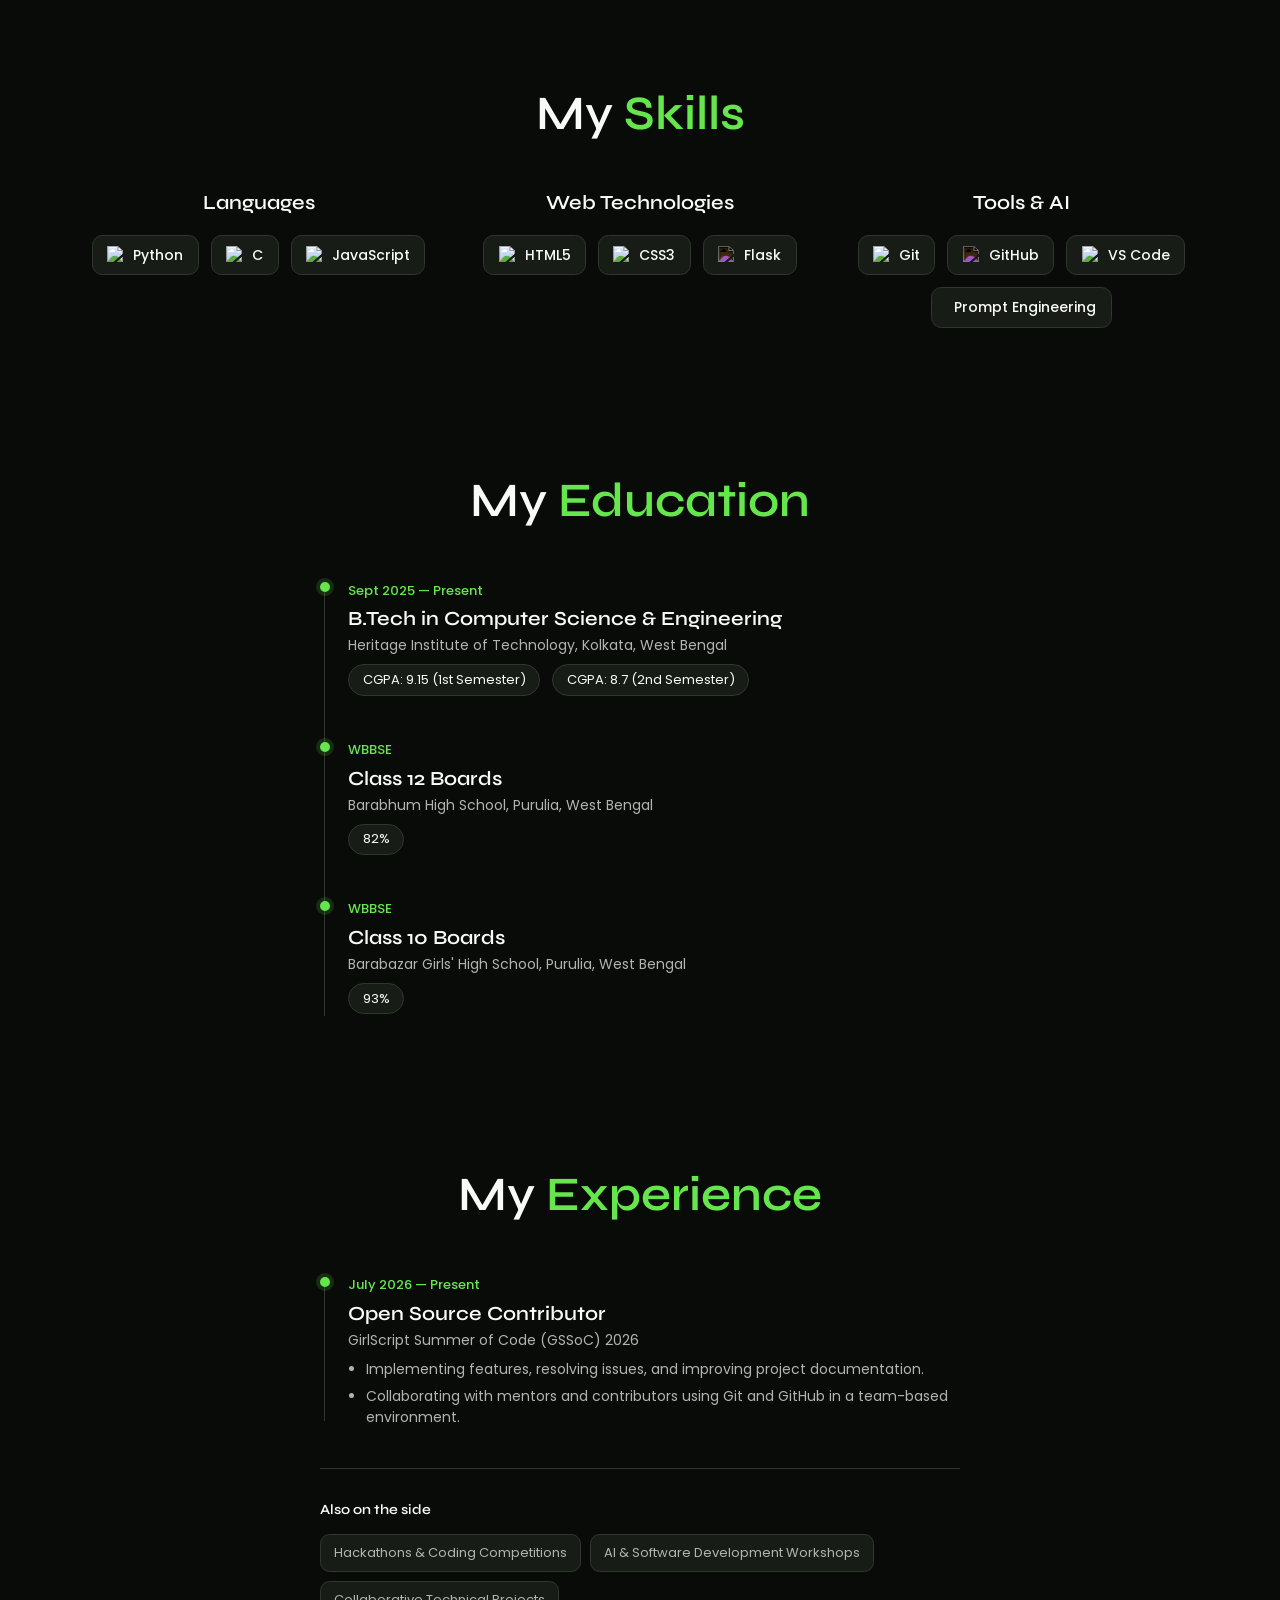
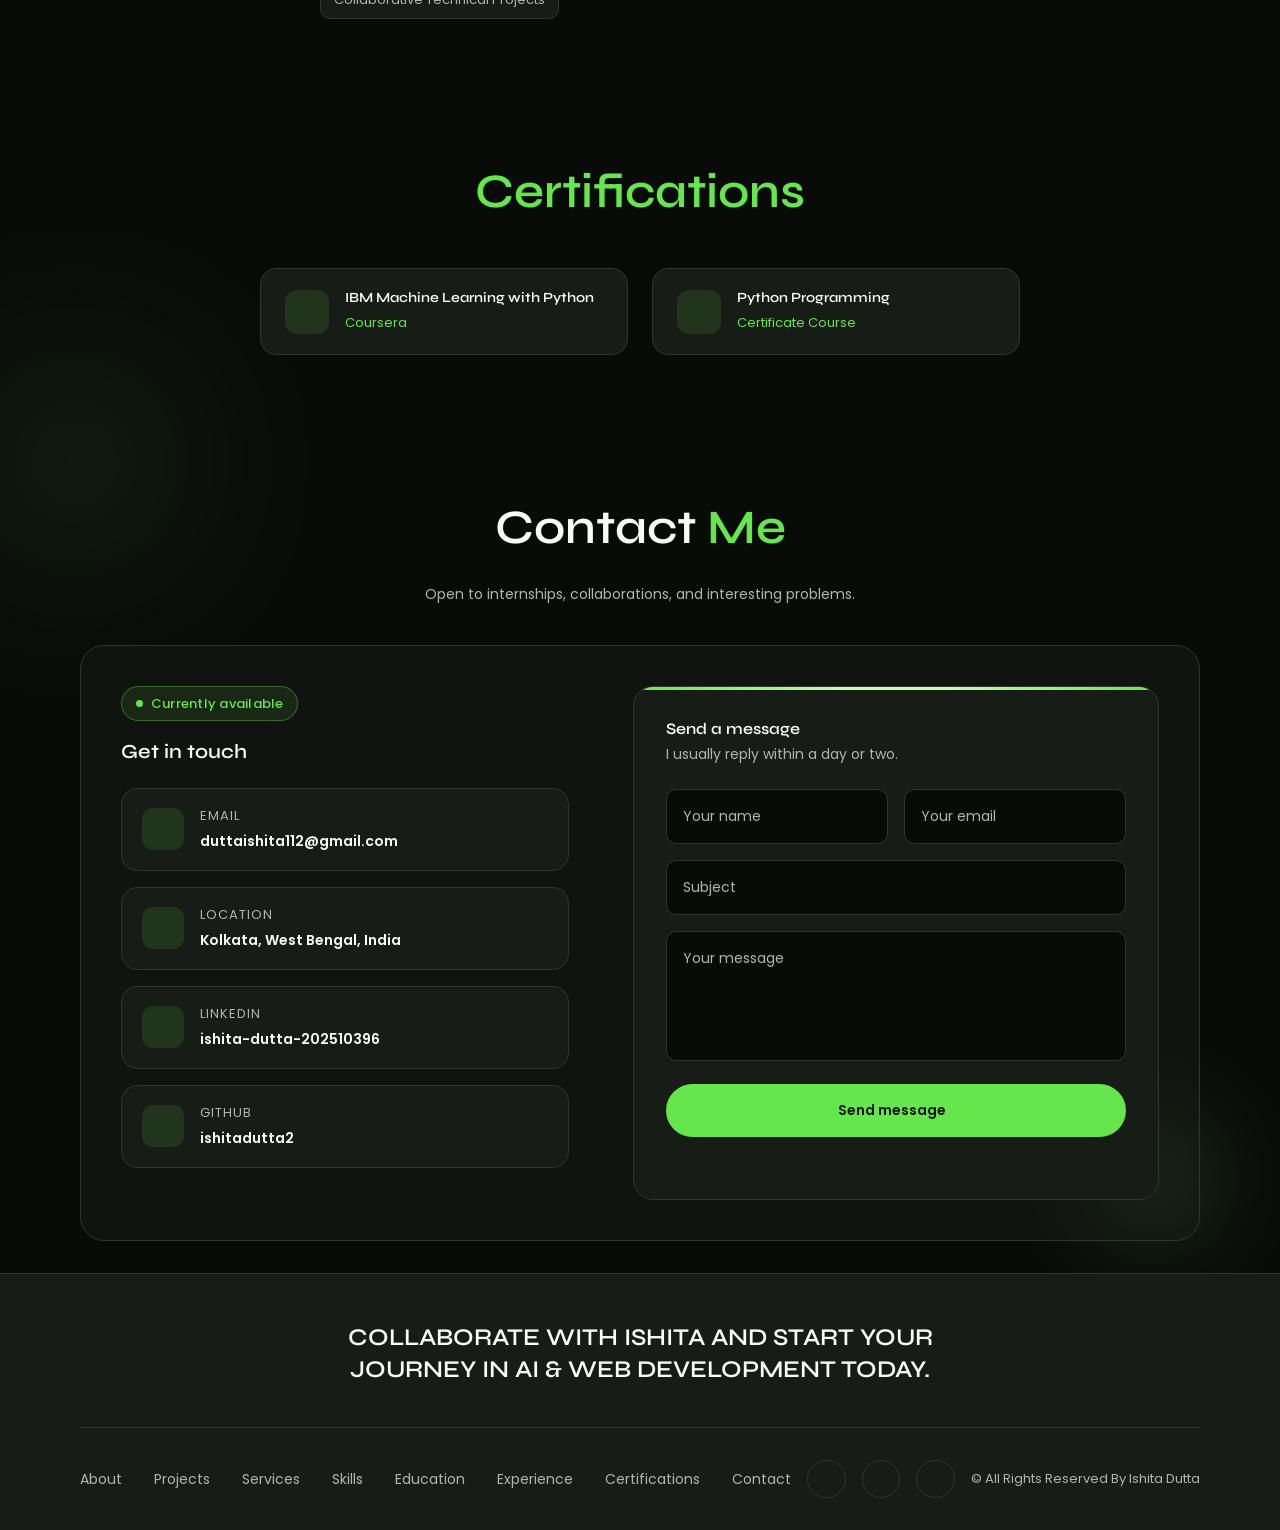
==== commit b913cb46: "Initial commit" ====
--- a/index.html
+++ b/index.html
@@ -1,724 +1,692 @@
 <!DOCTYPE html>
 <html lang="en">
 <head>
-<meta charset="UTF-8">
-<meta name="viewport" content="width=device-width, initial-scale=1.0">
-<title>Ishita Dutta — CSE Undergraduate & AI/ML Enthusiast</title>
-<meta name="description" content="Ishita Dutta — CSE undergraduate at Heritage Institute of Technology building with Python, Flask, and AI. Portfolio, projects, and open-source work.">
-<link rel="icon" href="data:image/svg+xml,%3Csvg xmlns='http://www.w3.org/2000/svg' viewBox='0 0 64 64'%3E%3Crect width='64' height='64' rx='14' fill='%23070B14'/%3E%3Cdefs%3E%3ClinearGradient id='g' x1='0' y1='0' x2='1' y2='1'%3E%3Cstop offset='0' stop-color='%236C63FF'/%3E%3Cstop offset='1' stop-color='%232DD4BF'/%3E%3C/linearGradient%3E%3C/defs%3E%3Ctext x='32' y='43' font-family='sans-serif' font-weight='700' font-size='30' fill='url(%23g)' text-anchor='middle'%3EID%3C/text%3E%3C/svg%3E">
-<link rel="preconnect" href="https://fonts.googleapis.com">
-<link rel="preconnect" href="https://fonts.gstatic.com" crossorigin>
-<link rel="icon" type="image/x-icon" href="favicon.ico">
-<link href="https://fonts.googleapis.com/css2?family=Space+Grotesk:wght@500;600;700&family=Inter:wght@400;500;600;700&family=JetBrains+Mono:wght@400;500;600&display=swap" rel="stylesheet">
-<style>
-  :root{
-    --bg:#070B14;
-    --surface:rgba(255,255,255,0.035);
-    --border:rgba(255,255,255,0.09);
-    --primary:#6C63FF;
-    --teal:#2DD4BF;
-    --amber:#F5B454;
-    --text:#EEF0F8;
-    --muted:#8992A8;
-    --muted-2:#5D6478;
-    --radius:20px;
-    --maxw:1160px;
-  }
-  *{margin:0;padding:0;box-sizing:border-box;}
-  html{scroll-behavior:smooth;}
-  ::selection{background:var(--primary);color:#fff;}
-  body{background:var(--bg);color:var(--text);font-family:'Inter',sans-serif;overflow-x:hidden;line-height:1.55;}
-  :focus-visible{outline:2px solid var(--teal);outline-offset:3px;}
-
-  body::before{
-    content:"";position:fixed;inset:0;z-index:-2;
-    background-image:linear-gradient(rgba(255,255,255,0.025) 1px, transparent 1px),linear-gradient(90deg, rgba(255,255,255,0.025) 1px, transparent 1px);
-    background-size:56px 56px;
-    mask-image:radial-gradient(ellipse 80% 60% at 50% 0%, #000 40%, transparent 90%);
-  }
-  body::after{
-    content:"";position:fixed;inset:0;z-index:-3;
-    background:radial-gradient(circle at 12% 8%, rgba(108,99,255,0.16), transparent 42%),radial-gradient(circle at 88% 30%, rgba(45,212,191,0.10), transparent 40%),var(--bg);
-  }
-
-  h1,h2,h3,h4{font-family:'Space Grotesk',sans-serif;letter-spacing:-0.01em;}
-  .mono{font-family:'JetBrains Mono',monospace;}
-  a{text-decoration:none;color:inherit;}
-  ul{list-style:none;}
-  img{max-width:100%;display:block;}
-  .container{max-width:var(--maxw);margin:0 auto;padding:0 28px;}
-  section{padding:116px 0;scroll-margin-top:76px;}
-  .section-alt{background:linear-gradient(180deg, rgba(255,255,255,0.015), transparent 60%);}
-  .glass{background:var(--surface);border:1px solid var(--border);border-radius:var(--radius);box-shadow:0 24px 48px -34px rgba(0,0,0,0.65);}
-  .glass-accent{position:relative;overflow:hidden;}
-  .glass-accent::before{content:"";position:absolute;top:0;left:0;right:0;height:2px;background:linear-gradient(90deg,var(--primary),var(--teal));opacity:0.75;}
-  section:not(.hero){border-top:1px solid rgba(255,255,255,0.05);}
-
-  .grain{position:fixed;inset:0;z-index:-1;pointer-events:none;opacity:0.05;mix-blend-mode:overlay;
-    background-image:url("data:image/svg+xml,%3Csvg xmlns='http://www.w3.org/2000/svg' width='120' height='120'%3E%3Cfilter id='n'%3E%3CfeTurbulence type='fractalNoise' baseFrequency='0.85' numOctaves='2' stitchTiles='stitch'/%3E%3C/filter%3E%3Crect width='100%25' height='100%25' filter='url(%23n)'/%3E%3C/svg%3E");}
-
-  .eyebrow{display:flex;align-items:center;gap:10px;color:var(--teal);font-family:'JetBrains Mono',monospace;font-size:0.82rem;font-weight:500;margin-bottom:16px;letter-spacing:0.02em;}
-  .eyebrow::before{content:"//";color:var(--muted-2);}
-  h2.section-title{font-size:clamp(1.7rem,3.2vw,2.3rem);font-weight:700;margin-bottom:12px;}
-  .section-sub{color:var(--muted);max-width:540px;margin-bottom:44px;font-size:0.97rem;}
-
-  #scrollbar{position:fixed;top:0;left:0;height:2.5px;background:linear-gradient(90deg,var(--primary),var(--teal));z-index:999;width:0%;}
-
-  /* ---------- LOADER ---------- */
-  #loader{position:fixed;inset:0;z-index:2000;background:var(--bg);display:flex;flex-direction:column;align-items:center;justify-content:center;gap:16px;transition:opacity .5s ease, visibility .5s ease;}
-  #loader.hide{opacity:0;visibility:hidden;pointer-events:none;}
-  #loader .ld-name{font-size:1.5rem;font-weight:700;}
-  #loader .ld-name span{color:var(--teal);}
-  #loader .ld-sub{color:var(--muted-2);font-family:'JetBrains Mono',monospace;font-size:0.78rem;}
-  #loader .ld-track{width:180px;height:2px;background:rgba(255,255,255,0.08);border-radius:2px;overflow:hidden;}
-  #loader .ld-fill{height:100%;width:0%;background:linear-gradient(90deg,var(--primary),var(--teal));animation:ldfill 1.2s ease forwards;}
-  @keyframes ldfill{to{width:100%;}}
-  body.loading{overflow:hidden;}
-
-  /* ---------- NAV ---------- */
-  header{position:fixed;top:0;left:0;right:0;z-index:100;background:rgba(7,11,20,0.72);backdrop-filter:blur(18px) saturate(160%);border-bottom:1px solid rgba(255,255,255,0.06);}
-  nav{max-width:var(--maxw);margin:0 auto;padding:18px 28px;display:flex;align-items:center;justify-content:space-between;}
-  .logo{font-family:'Space Grotesk',sans-serif;font-weight:700;font-size:1.15rem;display:flex;align-items:center;gap:8px;}
-  .logo .dot{width:8px;height:8px;border-radius:2px;background:var(--teal);display:inline-block;transform:rotate(45deg);}
-  .nav-links{display:flex;gap:30px;}
-  .nav-links a{font-size:0.87rem;font-weight:500;color:var(--muted);transition:color .2s;position:relative;}
-  .nav-links a:hover,.nav-links a.active{color:var(--text);}
-  .nav-links a.active::after{content:"";position:absolute;left:0;bottom:-20px;width:100%;height:2px;background:var(--teal);}
-  .nav-right{display:flex;align-items:center;gap:14px;}
-  .btn{display:inline-flex;align-items:center;gap:8px;padding:11px 20px;border-radius:9px;font-weight:600;font-size:0.85rem;cursor:pointer;border:none;font-family:'Inter',sans-serif;transition:transform .2s ease, box-shadow .2s ease, background .2s ease;white-space:nowrap;}
-  .btn-primary{position:relative;overflow:hidden;background:var(--primary);color:#fff;box-shadow:0 0 0 1px rgba(108,99,255,0.4) inset;}
-  .btn-primary::after{content:"";position:absolute;top:0;left:-60%;width:35%;height:100%;background:linear-gradient(120deg, transparent, rgba(255,255,255,0.28), transparent);transform:skewX(-20deg);transition:left .6s ease;}
-  .btn-primary:hover::after{left:130%;}
-  .btn-primary:hover{background:#7d75ff;transform:translateY(-2px);box-shadow:0 10px 26px -10px rgba(108,99,255,0.7);}
-  .btn-outline{background:transparent;border:1px solid var(--border);color:var(--text);}
-  .btn-outline:hover{border-color:var(--teal);color:var(--teal);transform:translateY(-2px);}
-  .btn:disabled{opacity:0.65;cursor:not-allowed;transform:none !important;}
-  .hamburger{display:none;flex-direction:column;gap:5px;cursor:pointer;background:none;border:none;padding:4px;}
-  .hamburger span{width:22px;height:2px;background:var(--text);border-radius:2px;}
-  .mobile-menu{display:none;position:fixed;top:64px;left:0;right:0;z-index:99;background:rgba(7,11,20,0.98);border-bottom:1px solid var(--border);padding:22px 28px;flex-direction:column;gap:16px;}
-  .mobile-menu.open{display:flex;}
-  .mobile-menu a{font-weight:500;color:var(--muted);font-size:0.94rem;}
-
-  /* ---------- HERO ---------- */
-  .hero{padding:158px 0 60px;}
-  .hero-inner{display:grid;grid-template-columns:1.05fr 0.95fr;gap:56px;align-items:center;}
-  .hi{color:var(--muted);font-family:'JetBrains Mono',monospace;font-size:0.88rem;margin-bottom:10px;}
-  .hi::before{content:"> ";color:var(--teal);}
-  .hero h1{font-size:clamp(2.2rem,5vw,3.2rem);font-weight:700;line-height:1.12;}
-  .hero h1 .highlight{color:var(--primary);}
-  .role-line{display:inline-flex;align-items:center;gap:8px;margin-top:18px;padding:9px 16px;border:1px solid var(--border);border-radius:8px;background:rgba(255,255,255,0.025);font-size:clamp(0.92rem,2vw,1.05rem);font-weight:500;color:var(--teal);min-height:1.5em;font-family:'JetBrains Mono',monospace;}
-  .role-line .prompt{color:var(--muted-2);}
-  .role-line .cursor{animation:blink 1s step-end infinite;}
-  @keyframes blink{50%{opacity:0;}}
-  .hero p.desc{margin-top:18px;color:var(--muted);max-width:480px;line-height:1.75;font-size:0.96rem;}
-  .hero-actions{display:flex;gap:14px;margin-top:28px;flex-wrap:wrap;}
-  .socials{display:flex;gap:12px;margin-top:30px;}
-  .social-icon{width:38px;height:38px;border-radius:9px;display:flex;align-items:center;justify-content:center;border:1px solid var(--border);color:var(--muted);font-size:0.72rem;font-family:'JetBrains Mono',monospace;transition:all .2s;}
-  .social-icon:hover{border-color:var(--teal);color:var(--teal);transform:translateY(-3px);}
-
-  .hero-visual{display:flex;flex-direction:column;align-items:center;gap:18px;padding-top:6px;}
-  .avatar-orbit{position:relative;width:250px;height:250px;flex-shrink:0;}
-  .avatar-ring{position:absolute;inset:0;border-radius:50%;padding:1.5px;background:conic-gradient(from 0deg, var(--primary), var(--teal), transparent 65%, var(--primary));-webkit-mask:linear-gradient(#fff 0 0) content-box, linear-gradient(#fff 0 0);-webkit-mask-composite:xor;mask-composite:exclude;animation:spin 14s linear infinite;opacity:0.85;}
-  .avatar-ring.r2{inset:-22px;animation-duration:24s;animation-direction:reverse;opacity:0.4;}
-  @keyframes spin{to{transform:rotate(360deg);}}
-  .avatar-core{position:absolute;inset:20px;border-radius:50%;overflow:hidden;background:linear-gradient(155deg,rgba(108,99,255,0.22),rgba(45,212,191,0.14));border:1px solid var(--border);display:flex;align-items:center;justify-content:center;font-weight:700;font-size:2.2rem;color:var(--text);box-shadow:0 30px 60px -25px rgba(108,99,255,0.55), inset 0 0 40px rgba(255,255,255,0.03);}
-  .avatar-core img{width:100%;height:100%;object-fit:cover;border-radius:50%;}
-  .avatar-status{display:flex;align-items:center;gap:8px;padding:8px 16px;border-radius:20px;border:1px solid var(--border);background:rgba(255,255,255,0.02);font-size:0.78rem;color:var(--muted);font-family:'JetBrains Mono',monospace;}
-  .avatar-status .dot2{width:7px;height:7px;border-radius:50%;background:#28C840;box-shadow:0 0 8px #28C840;animation:pulse 1.8s ease infinite;}
-  @keyframes pulse{0%,100%{opacity:1;}50%{opacity:.4;}}
-
-  .code-card{width:100%;max-width:400px;border-radius:12px;overflow:hidden;background:#0C1220;border:1px solid var(--border);box-shadow:0 30px 60px -30px rgba(0,0,0,0.7);}
-  .code-titlebar{display:flex;align-items:center;gap:8px;padding:11px 16px;background:rgba(255,255,255,0.03);border-bottom:1px solid var(--border);}
-  .code-titlebar span{width:9px;height:9px;border-radius:50%;}
-  .code-titlebar span:nth-child(1){background:#FF5F57;}
-  .code-titlebar span:nth-child(2){background:#FEBC2E;}
-  .code-titlebar span:nth-child(3){background:#28C840;}
-  .code-titlebar .fname{margin-left:8px;color:var(--muted-2);font-size:0.76rem;font-family:'JetBrains Mono',monospace;}
-  .code-body{padding:20px;font-family:'JetBrains Mono',monospace;font-size:0.8rem;line-height:1.85;}
-  .c-key{color:#7DD3FC;} .c-str{color:#A7E8DC;} .c-num{color:var(--amber);} .c-kw{color:var(--primary);} .c-com{color:var(--muted-2);} .c-punct{color:var(--muted);}
-
-  .stats-strip{margin-top:64px;display:grid;grid-template-columns:repeat(4,1fr);border-top:1px solid var(--border);padding-top:32px;}
-  .stat{padding:0 20px;border-left:1px solid var(--border);}
-  .stat:first-child{border-left:none;padding-left:0;}
-  .stat h3{font-size:1.6rem;font-weight:700;}
-  .stat span{color:var(--muted);font-size:0.8rem;}
-
-  /* ---------- ABOUT ---------- */
-  .about-grid{display:grid;grid-template-columns:repeat(3,1fr);gap:22px;}
-  .card{padding:28px;}
-  .card h4{margin-bottom:14px;font-size:1.02rem;font-weight:600;}
-  .card p{color:var(--muted);font-size:0.92rem;line-height:1.72;}
-  .card li{color:var(--muted);font-size:0.9rem;line-height:1.8;position:relative;padding-left:16px;}
-  .card li::before{content:"·";position:absolute;left:0;color:var(--teal);font-weight:700;}
-  .pill{display:inline-flex;align-items:center;gap:8px;padding:9px 15px;border-radius:8px;border:1px solid var(--border);background:rgba(255,255,255,0.02);font-size:0.82rem;color:var(--muted);font-family:'JetBrains Mono',monospace;}
-  .pill::before{content:"";width:5px;height:5px;background:var(--teal);border-radius:1px;transform:rotate(45deg);}
-  .pill-row{display:flex;flex-wrap:wrap;gap:9px;}
-
-  .info-list{margin-top:22px;display:grid;grid-template-columns:repeat(4,1fr);gap:14px;}
-  .info-row{padding:16px 18px;}
-  .info-row .k{color:var(--muted-2);font-size:0.7rem;font-family:'JetBrains Mono',monospace;text-transform:uppercase;letter-spacing:0.06em;display:block;margin-bottom:4px;}
-  .info-row .v{font-weight:600;font-size:0.9rem;}
-
-  /* ---------- PROJECTS ---------- */
-  .projects-grid{display:grid;grid-template-columns:repeat(3,1fr);gap:22px;}
-  .proj-card{display:flex;flex-direction:column;transition:transform .2s ease, box-shadow .3s ease, border-color .3s ease;}
-  .proj-card:hover{transform:translateY(-4px);border-color:rgba(108,99,255,0.4);box-shadow:0 30px 55px -30px rgba(108,99,255,0.4);}
-  .proj-top{display:flex;justify-content:space-between;align-items:flex-start;padding:22px 22px 0;}
-  .proj-status{padding:4px 10px;border-radius:6px;background:rgba(245,180,84,0.12);color:var(--amber);font-size:0.68rem;font-family:'JetBrains Mono',monospace;white-space:nowrap;}
-  .proj-body{padding:16px 22px 22px;flex:1;display:flex;flex-direction:column;}
-  .proj-body h4{font-size:1.02rem;font-weight:600;margin-bottom:5px;}
-  .proj-date{color:var(--muted-2);font-size:0.76rem;font-family:'JetBrains Mono',monospace;margin-bottom:12px;}
-  .proj-body p{color:var(--muted);font-size:0.86rem;line-height:1.65;margin-bottom:16px;flex:1;}
-  .proj-stack{display:flex;flex-wrap:wrap;gap:6px;margin-bottom:18px;}
-  .proj-stack span{padding:4px 10px;border-radius:6px;background:rgba(255,255,255,0.03);border:1px solid var(--border);font-size:0.7rem;color:var(--muted);font-family:'JetBrains Mono',monospace;}
-  .proj-links a{display:inline-flex;align-items:center;gap:6px;font-size:0.82rem;color:var(--teal);font-weight:600;}
-  .proj-links a:hover{text-decoration:underline;}
-  .projects-more{text-align:center;margin-top:36px;}
-
-  /* ---------- SKILLS ---------- */
-  .skills-panel{padding:34px;}
-  .skill-cat{margin-bottom:26px;}
-  .skill-cat:last-child{margin-bottom:0;}
-  .skill-cat h4{color:var(--muted-2);font-size:0.74rem;text-transform:uppercase;letter-spacing:0.09em;margin-bottom:14px;font-weight:600;font-family:'JetBrains Mono',monospace;}
-  .skill-badges{display:flex;flex-wrap:wrap;gap:10px;}
-  .skill-badge{display:flex;align-items:center;gap:9px;padding:10px 15px;border-radius:9px;font-size:0.85rem;font-weight:500;border:1px solid var(--border);background:rgba(255,255,255,0.02);transition:all .2s;}
-  .skill-badge:hover{border-color:var(--primary);background:rgba(108,99,255,0.06);transform:translateY(-2px);}
-  .sq{width:7px;height:7px;border-radius:2px;background:var(--primary);flex-shrink:0;}
-
-  /* ---------- GITHUB ACTIVITY ---------- */
-  .gh-grid{display:grid;grid-template-columns:1.15fr 0.85fr;gap:18px;}
-  .gh-card{padding:16px;overflow:hidden;}
-  .gh-card img{width:100%;border-radius:8px;}
-  .gh-full{grid-column:1 / -1;margin-top:18px;}
-
-  /* ---------- EDUCATION ---------- */
-  .timeline{position:relative;padding-left:34px;margin-bottom:50px;}
-  .timeline::before{content:"";position:absolute;left:6px;top:8px;bottom:8px;width:1px;background:linear-gradient(var(--primary),var(--teal));}
-  .tl-item{position:relative;padding-bottom:40px;}
-  .tl-item:last-child{padding-bottom:0;}
-  .tl-item::before{content:"";position:absolute;left:-34px;top:4px;width:14px;height:14px;border-radius:50%;background:var(--bg);border:2px solid var(--teal);}
-  .tl-card{padding:22px 24px;display:flex;justify-content:space-between;flex-wrap:wrap;gap:12px;}
-  .tl-card h4{font-size:1rem;font-weight:600;}
-  .tl-card .meta{color:var(--muted);font-size:0.86rem;margin-top:6px;line-height:1.6;}
-  .tl-score{align-self:flex-start;padding:6px 13px;border-radius:7px;background:rgba(45,212,191,0.1);color:var(--teal);font-size:0.8rem;font-weight:600;font-family:'JetBrains Mono',monospace;white-space:nowrap;}
-
-  .cert-grid{display:grid;grid-template-columns:repeat(2,1fr);gap:18px;}
-  .cert-card{display:flex;align-items:center;gap:16px;padding:20px 22px;}
-  .cert-icon{width:42px;height:42px;border-radius:10px;background:rgba(108,99,255,0.12);color:var(--primary);display:flex;align-items:center;justify-content:center;font-size:1.1rem;flex-shrink:0;}
-  .cert-card h4{font-size:0.95rem;font-weight:600;margin-bottom:3px;}
-  .cert-card span{color:var(--muted);font-size:0.82rem;}
-
-  /* ---------- EXPERIENCE ---------- */
-  .exp-card{padding:30px 32px;}
-  .exp-card h4{font-size:1.05rem;font-weight:600;}
-  .exp-role{color:var(--teal);font-size:0.87rem;font-weight:600;margin-top:3px;font-family:'JetBrains Mono',monospace;}
-  .exp-duration{color:var(--muted-2);font-size:0.79rem;margin-top:4px;margin-bottom:16px;font-family:'JetBrains Mono',monospace;}
-  .exp-card li{position:relative;padding-left:20px;margin-bottom:10px;color:var(--muted);font-size:0.9rem;line-height:1.7;}
-  .exp-card li::before{content:"→";position:absolute;left:0;color:var(--teal);}
-
-  /* ---------- CONTACT ---------- */
-  .contact-grid{display:grid;grid-template-columns:0.85fr 1.15fr;gap:26px;}
-  .contact-item{display:flex;align-items:center;gap:16px;padding:20px;margin-bottom:14px;}
-  .contact-item .ic{width:40px;height:40px;border-radius:9px;flex-shrink:0;color:var(--teal);background:rgba(45,212,191,0.1);display:flex;align-items:center;justify-content:center;font-size:0.95rem;}
-  .contact-item .k{color:var(--muted-2);font-size:0.7rem;font-family:'JetBrains Mono',monospace;text-transform:uppercase;letter-spacing:0.06em;}
-  form{padding:32px;}
-  .form-row{display:grid;grid-template-columns:1fr 1fr;gap:14px;margin-bottom:14px;}
-  input,textarea{width:100%;padding:13px 16px;border-radius:9px;background:rgba(255,255,255,0.025);border:1px solid var(--border);color:var(--text);font-family:'Inter',sans-serif;font-size:0.9rem;transition:border-color .2s;}
-  input:focus,textarea:focus{border-color:var(--primary);outline:none;}
-  input::placeholder,textarea::placeholder{color:var(--muted-2);}
-  textarea{resize:vertical;min-height:118px;margin-bottom:16px;}
-
-  footer{padding:56px 0 30px;border-top:1px solid var(--border);color:var(--muted-2);font-size:0.84rem;}
-  .footer-top{display:flex;justify-content:space-between;align-items:flex-start;flex-wrap:wrap;gap:28px;margin-bottom:36px;}
-  .footer-brand h3{font-size:1.15rem;color:var(--text);margin-bottom:8px;}
-  .footer-brand h3 span{color:var(--teal);}
-  .footer-brand p{color:var(--muted);font-size:0.88rem;max-width:320px;}
-  .footer-cols{display:flex;gap:60px;flex-wrap:wrap;}
-  .footer-col h5{font-size:0.72rem;text-transform:uppercase;letter-spacing:0.08em;color:var(--muted-2);font-family:'JetBrains Mono',monospace;margin-bottom:14px;}
-  .footer-col a{display:block;color:var(--muted);font-size:0.87rem;margin-bottom:10px;transition:color .2s;}
-  .footer-col a:hover{color:var(--teal);}
-  .footer-bottom{display:flex;justify-content:space-between;align-items:center;flex-wrap:wrap;gap:12px;padding-top:22px;border-top:1px solid var(--border);}
-  #toTop{display:flex;align-items:center;gap:6px;color:var(--muted);cursor:pointer;transition:color .2s;font-family:'JetBrains Mono',monospace;font-size:0.8rem;}
-  #toTop:hover{color:var(--teal);}
-
-  .reveal{opacity:0;transform:translateY(24px);transition:opacity .7s ease, transform .7s ease;}
-  .reveal.show{opacity:1;transform:translateY(0);}
-  @media (prefers-reduced-motion: reduce){.reveal{opacity:1;transform:none;transition:none;}}
-
-  /* ---------- RESPONSIVE ---------- */
-  @media (max-width:980px){
-    .hero-inner{grid-template-columns:1fr;}
-    .hero-visual{order:-1;}
-    .about-grid{grid-template-columns:1fr 1fr;}
-    .about-grid .card:last-child{grid-column:1/-1;}
-    .info-list{grid-template-columns:1fr 1fr;}
-    .projects-grid{grid-template-columns:repeat(2,1fr);}
-    .cert-grid{grid-template-columns:1fr;}
-    .gh-grid{grid-template-columns:1fr;}
-    .contact-grid{grid-template-columns:1fr;}
-    .stats-strip{grid-template-columns:repeat(2,1fr);row-gap:22px;}
-    .stat:nth-child(3){border-left:none;}
-  }
-  @media (max-width:720px){
-    .nav-links{display:none;}
-    .hamburger{display:flex;}
-    .nav-right .btn-outline{display:none;}
-    section{padding:66px 0;}
-    .hero{padding:132px 0 60px;}
-    .about-grid{grid-template-columns:1fr;}
-    .about-grid .card:last-child{grid-column:auto;}
-    .info-list{grid-template-columns:1fr;}
-    .projects-grid{grid-template-columns:1fr;}
-  }
-  @media (max-width:560px){
-    .form-row{grid-template-columns:1fr;}
-    .stats-strip{grid-template-columns:1fr 1fr;}
-    .footer-top{flex-direction:column;}
-    .footer-bottom{flex-direction:column;text-align:center;}
-    .tl-card{flex-direction:column;align-items:flex-start;}
-    .cert-card{flex-direction:column;text-align:center;}
-  }
-</style>
+   <meta charset="UTF-8">
+   <meta name="description" content="Ishita Dutta — CSE undergraduate at Heritage Institute of Technology building AI-powered web apps with Python, Flask, and the Gemini API. Portfolio, projects, and open-source work.">
+   <meta name="robots" content="index, follow">
+   <meta name="viewport" content="width=device-width, initial-scale=1.0">
+
+   <!--=============== FAVICON ===============-->
+   <link rel="shortcut icon" href="assets/img/favicon.png" type="image/x-icon">
+
+   <!--=============== REMIXICONS - Insert link for icons ===============-->
+   <link rel="stylesheet" href="https://cdn.jsdelivr.net/npm/remixicon@4.9.0/fonts/remixicon.css">
+
+   <!--=============== SWIPER CSS - Insert link for swiperjs ===============-->
+   <link rel="stylesheet" href="https://cdn.jsdelivr.net/npm/swiper@12/swiper-bundle.min.css">
+
+   <!--=============== CSS ===============-->
+   <link rel="stylesheet" href="assets/css/styles.css">
+
+   <title>Ishita Dutta | Portfolio</title>
 </head>
-<body class="loading">
-<div class="grain"></div>
-
-<div id="loader">
-  <div class="ld-name">Ishita<span>.</span></div>
-  <div class="ld-sub">loading portfolio…</div>
-  <div class="ld-track"><div class="ld-fill"></div></div>
-</div>
-
-<div id="scrollbar"></div>
-
-<header>
-  <nav>
-    <a href="#home" class="logo"><span class="dot"></span>ishita.dutta</a>
-    <ul class="nav-links" id="navLinks">
-      <li><a href="#home" class="active">Home</a></li>
-      <li><a href="#about">About</a></li>
-      <li><a href="#projects">Projects</a></li>
-      <li><a href="#skills">Skills</a></li>
-      <li><a href="#education">Education</a></li>
-      <li><a href="#experience">Experience</a></li>
-      <li><a href="#contact">Contact</a></li>
-    </ul>
-    <div class="nav-right">
-      <a href="ishita-dutta-resume.pdf" download class="btn btn-outline">Resume</a>
-      <a href="#contact" class="btn btn-primary">Let's Connect</a>
-      <button class="hamburger" id="hamburgerBtn" aria-label="Toggle menu"><span></span><span></span><span></span></button>
-    </div>
-  </nav>
-  <div class="mobile-menu" id="mobileMenu">
-    <a href="#home">Home</a>
-    <a href="#about">About</a>
-    <a href="#projects">Projects</a>
-    <a href="#skills">Skills</a>
-    <a href="#education">Education</a>
-    <a href="#experience">Experience</a>
-    <a href="#contact">Contact</a>
-    <a href="ishita-dutta-resume.pdf" download>Download Resume</a>
-  </div>
-</header>
-
-<!-- HERO -->
-<section class="hero" id="home">
-  <div class="container hero-inner">
-    <div>
-      <p class="hi">whoami</p>
-      <h1>Ishita <span class="highlight">Dutta</span></h1>
-      <p class="role-line"><span class="prompt">$</span><span id="roleText"></span><span class="cursor">_</span></p>
-      <p class="desc">Motivated Computer Science undergraduate with a strong interest in AI, Web Development, and UI/UX Design. Eager to contribute to innovative projects, solve real-world problems, and continuously enhance my technical expertise in a collaborative environment.</p>
-      <div class="hero-actions">
-        <a href="#projects" class="btn btn-primary">View my work →</a>
-        <a href="#contact" class="btn btn-outline">Contact me</a>
+<body>
+   <!--==================== HEADER & NAV ====================-->
+   <header class="header" id="header">
+      <nav class="nav container">
+         <a href="index.html" class="nav__logo">Ishita<span>.</span></a>
+
+         <div class="nav__menu" id="nav-menu">
+            <ul class="nav__list">
+               <li>
+                  <a href="#home" class="nav__link active-link">Home</a>
+               </li>
+
+               <li>
+                  <a href="#about" class="nav__link">About</a>
+               </li>
+
+               <li>
+                  <a href="#work" class="nav__link">Projects</a>
+               </li>
+
+               <li>
+                  <a href="#services" class="nav__link">Services</a>
+               </li>
+
+               <li>
+                  <a href="#skills" class="nav__link">Skills</a>
+               </li>
+
+               <li>
+                  <a href="#education" class="nav__link">Education</a>
+               </li>
+
+               <li>
+                  <a href="#experience" class="nav__link">Experience</a>
+               </li>
+
+               <li>
+                  <a href="#certifications" class="nav__link">Certifications</a>
+               </li>
+
+               <li>
+                  <a href="#contact" class="nav__link">Contact</a>
+               </li>
+            </ul>
+
+            <button type="button" class="nav__menu-resume js-resume-trigger">
+               <i class="ri-file-download-line"></i> View / Download Resume
+            </button>
+
+            <!-- Close -->
+            <button class="nav__close" id="nav-close" aria-label="Close menu">
+               <i class="ri-close-large-line"></i>
+            </button>
+         </div>
+
+         <div class="nav__buttons">
+            <button type="button" class="nav__resume js-resume-trigger">Resume</button>
+            <a href="#contact" class="nav__contact">Contact me</a>
+         </div>
+
+         <!-- Toggle -->
+         <button class="nav__toggle" id="nav-toggle" aria-label="Toggle menu">
+            <i class="ri-menu-line"></i>
+         </button>
+      </nav>
+   </header>
+
+   <!--==================== MAIN ====================-->
+   <main class="main">
+      <!-- CUSTOM CURSOR -->
+      <div class="cursor" id="cursor"></div>
+      <div class="cursor-dot" id="cursor-dot"></div>
+      <span class="scrollbar" id="scrollbar"></span>
+
+      <!--==================== HOME SECTION ====================-->
+      <section class="home section" id="home">
+         <div class="home__container container grid">
+            <div class="home__data">
+               <div class="home__terminal">
+                  <div class="home__terminal-bar">
+                     <span class="home__terminal-dot home__terminal-dot--red"></span>
+                     <span class="home__terminal-dot home__terminal-dot--yellow"></span>
+                     <span class="home__terminal-dot home__terminal-dot--green"></span>
+                     <span class="home__terminal-label">ishita@portfolio:~</span>
+                  </div>
+
+                  <div class="home__terminal-body">
+                     <p class="home__terminal-line">
+                        <span class="home__prompt">whoami</span>
+                     </p>
+
+                     <h1 class="home__title">Ishita Dutta</h1>
+
+                     <p class="home__terminal-line home__terminal-line--role">
+                        <span class="home__prompt">$</span>
+                        <span class="home__role" id="home-typed">Web Developer</span>
+                     </p>
+                  </div>
+               </div>
+
+               <p class="home__description">
+                  I build AI-powered web apps and clean, responsive interfaces with Python, Flask,
+                  and the Gemini API — and I'm always looking for the next problem worth solving.
+               </p>
+
+               <div class="home__buttons">
+                  <button type="button" class="button js-resume-trigger">Download Resume</button>
+                  <a href="#contact" class="button button--ghost">Contact me</a>
+               </div>
+
+               <div class="home__social">
+                  <a href="https://github.com/ishitadutta2" target="_blank" rel="noopener" class="home__social-link" aria-label="GitHub">
+                     <i class="ri-github-fill"></i>
+                  </a>
+                  <a href="https://linkedin.com/in/ishita-dutta-202510396/" target="_blank" rel="noopener" class="home__social-link" aria-label="LinkedIn">
+                     <i class="ri-linkedin-fill"></i>
+                  </a>
+                  <a href="mailto:duttaishita112@gmail.com" class="home__social-link" aria-label="Email">
+                     <i class="ri-mail-fill"></i>
+                  </a>
+               </div>
+            </div>
+
+            <div class="home__image-container">
+               <div class="home__text" id="home-text" data-text="PYTHON - FLASK - AI - "></div>
+
+               <div class="home__image">
+                  <img src="assets/img/ishita-photo.jpeg" alt="Ishita Dutta">
+               </div>
+            </div>
+         </div>
+
+         <div class="blob-big"></div>
+         <div class="blob-small"></div>
+      </section>
+
+      <!--==================== ABOUT SECTION ====================-->
+      <section class="about section" id="about">
+         <h2 class="section__title">Get to Know <span>Me</span></h2>
+         <p class="about__subtitle">A quick summary of who I am and what drives me.</p>
+
+         <div class="about__cards container grid">
+            <div class="about__card">
+               <h3 class="about__card-title">My Journey</h3>
+               <p class="about__card-text">
+                  Motivated Computer Science undergraduate with a strong interest in AI, Web
+                  Development, and UI/UX Design. Eager to contribute to innovative projects,
+                  solve real-world problems, and continuously enhance my technical expertise
+                  in a collaborative environment.
+               </p>
+            </div>
+
+            <div class="about__card">
+               <h3 class="about__card-title">Areas of Interest</h3>
+               <div class="about__tags">
+                  <span class="about__tag">Artificial Intelligence</span>
+                  <span class="about__tag">Web Development</span>
+                  <span class="about__tag">UI/UX Design</span>
+                  <span class="about__tag">Problem Solving</span>
+                  <span class="about__tag">Open Source</span>
+               </div>
+            </div>
+
+            <div class="about__card">
+               <h3 class="about__card-title">Beyond Academics</h3>
+               <ul class="about__list">
+                  <li>Participated in hackathons and coding competitions.</li>
+                  <li>Attended AI and software development workshops.</li>
+                  <li>Completed 4th year in drawing; enjoys art &amp; creative design.</li>
+               </ul>
+            </div>
+         </div>
+
+         <div class="about__info container grid">
+            <div class="about__info-item">
+               <span class="about__info-label">Location</span>
+               <span class="about__info-value">Kolkata, West Bengal</span>
+            </div>
+            <div class="about__info-item">
+               <span class="about__info-label">Degree</span>
+               <span class="about__info-value">B.Tech, CSE</span>
+            </div>
+            <div class="about__info-item">
+               <span class="about__info-label">College</span>
+               <span class="about__info-value">Heritage Institute of Technology</span>
+            </div>
+            <div class="about__info-item">
+               <span class="about__info-label">Languages</span>
+               <span class="about__info-value">English, Bengali, Hindi</span>
+            </div>
+         </div>
+      </section>
+
+      <!--==================== WORK SECTION ====================-->
+      <section class="work section" id="work">
+         <h2 class="section__title">Featured <span>Projects</span></h2>
+
+         <div class="work__container container">
+            <div class="work__swiper swiper">
+               <div class="swiper-wrapper">
+                  <div class="work__card swiper-slide">
+                     <div class="work__img-wrapper">
+                        <i class="ri-git-merge-line work__icon" aria-hidden="true"></i>
+                     </div>
+                     <div class="work__data">
+                        <span class="work__number">01</span>
+                        <h3 class="work__name">MergeFlow</h3>
+                        <p class="work__description">
+                           A simple web tool that merges multiple PDF files into one, right in the browser.
+                        </p>
+                        <div class="work__links">
+                           <a href="https://github.com/ishitadutta2/MergeFlow" target="_blank" rel="noopener" class="work__link">
+                              <i class="ri-github-fill"></i> View on GitHub
+                           </a>
+                           <a href="https://ishitadutta2.github.io/MergeFlow/" target="_blank" rel="noopener" class="work__link">
+                              <i class="ri-external-link-line"></i> Live Site
+                           </a>
+                        </div>
+                     </div>
+                  </div>
+
+                  <div class="work__card swiper-slide">
+                     <div class="work__img-wrapper">
+                        <i class="ri-file-zip-line work__icon" aria-hidden="true"></i>
+                     </div>
+                     <div class="work__data">
+                        <span class="work__number">02</span>
+                        <h3 class="work__name">Shrinkly</h3>
+                        <p class="work__description">
+                           A PDF compressor that shrinks file size right in the browser, no upload to a server needed.
+                        </p>
+                        <div class="work__links">
+                           <a href="https://github.com/ishitadutta2/SHRINKLY" target="_blank" rel="noopener" class="work__link">
+                              <i class="ri-github-fill"></i> View on GitHub
+                           </a>
+                           <a href="https://ishitadutta2.github.io/SHRINKLY/" target="_blank" rel="noopener" class="work__link">
+                              <i class="ri-external-link-line"></i> Live Site
+                           </a>
+                        </div>
+                     </div>
+                  </div>
+
+                  <div class="work__card swiper-slide">
+                     <div class="work__img-wrapper">
+                        <i class="ri-movie-2-line work__icon" aria-hidden="true"></i>
+                     </div>
+                     <div class="work__data">
+                        <span class="work__number">03</span>
+                        <h3 class="work__name">AI Mood-Based Entertainment Recommender</h3>
+                        <p class="work__description">
+                           Recommends movies, music, books, anime and activities based on mood, through
+                           an interactive dashboard powered by the Gemini API.
+                        </p>
+                        <div class="work__links">
+                           <a href="https://github.com/ishitadutta2/MoodFlix-AI" target="_blank" rel="noopener" class="work__link">
+                              <i class="ri-github-fill"></i> View on GitHub
+                           </a>
+                        </div>
+                     </div>
+                  </div>
+               </div>
+
+               <div class="swiper-pagination"></div>
+            </div>
+         </div>
+      </section>
+
+      <!--==================== SERVICES SECTION ====================-->
+      <section class="services section" id="services">
+         <h2 class="section__title"><span>My</span> Services</h2>
+
+         <div class="services__container container grid">
+            <div class="services__card">
+               <div class="services__header">
+                  <h3 class="services__name">Web Developer</h3>
+                  <i class="ri-arrow-down-s-line services__toggle"></i>
+               </div>
+               <div class="services__data">
+                  <p class="services__description">
+                     Building full features end to end, from a Flask backend to a responsive,
+                     interactive frontend, for AI-powered platforms.
+                  </p>
+                  <span class="services__item">Python &amp; Flask</span>
+                  <span class="services__item">HTML5, CSS3, JavaScript</span>
+                  <span class="services__item">Responsive Web Design</span>
+                  <span class="services__item">Git &amp; GitHub</span>
+               </div>
+            </div>
+
+            <div class="services__card">
+               <div class="services__header">
+                  <h3 class="services__name">AI/ML Enthusiast</h3>
+                  <i class="ri-arrow-down-s-line services__toggle"></i>
+               </div>
+               <div class="services__data">
+                  <p class="services__description">
+                     Exploring machine learning fundamentals and prompt engineering, and applying
+                     them through the Gemini API in real projects.
+                  </p>
+                  <span class="services__item">Machine Learning Fundamentals</span>
+                  <span class="services__item">Prompt Engineering</span>
+                  <span class="services__item">Gemini API Integration</span>
+                  <span class="services__item">IBM ML with Python (Coursera)</span>
+               </div>
+            </div>
+
+            <div class="services__card">
+               <div class="services__header">
+                  <h3 class="services__name">UI/UX Designer</h3>
+                  <i class="ri-arrow-down-s-line services__toggle"></i>
+               </div>
+               <div class="services__data">
+                  <p class="services__description">
+                     Designing interfaces that stay usable while feeling a little more alive,
+                     helped along by four years of drawing.
+                  </p>
+                  <span class="services__item">User Interface Design</span>
+                  <span class="services__item">User Experience Design</span>
+                  <span class="services__item">Dashboard Design</span>
+                  <span class="services__item">Gamified Interfaces</span>
+               </div>
+            </div>
+
+            <div class="services__card">
+               <div class="services__header">
+                  <h3 class="services__name">Open Source Contributor</h3>
+                  <i class="ri-arrow-down-s-line services__toggle"></i>
+               </div>
+               <div class="services__data">
+                  <p class="services__description">
+                     Contributing to open-source projects through GirlScript Summer of Code 2026,
+                     implementing features, resolving issues, and collaborating with mentors.
+                  </p>
+                  <span class="services__item">GSSoC 2026 Contributor</span>
+                  <span class="services__item">Issue Resolution</span>
+                  <span class="services__item">Documentation</span>
+                  <span class="services__item">Team Collaboration</span>
+               </div>
+            </div>
+         </div>
+      </section>
+
+      <!--==================== SKILLS SECTION ====================-->
+      <section class="skills section" id="skills">
+         <h2 class="section__title">My <span>Skills</span></h2>
+
+         <div class="skills__container container grid">
+            <div class="skills__group">
+               <h3 class="skills__title">Languages</h3>
+               <div class="skills__box">
+                  <div class="skills__item">
+                     <img src="https://cdn.jsdelivr.net/gh/devicons/devicon/icons/python/python-original.svg" alt="Python">
+                     <span>Python</span>
+                  </div>
+                  <div class="skills__item">
+                     <img src="https://cdn.jsdelivr.net/gh/devicons/devicon/icons/c/c-original.svg" alt="C">
+                     <span>C</span>
+                  </div>
+                  <div class="skills__item">
+                     <img src="https://cdn.jsdelivr.net/gh/devicons/devicon/icons/javascript/javascript-original.svg" alt="JavaScript">
+                     <span>JavaScript</span>
+                  </div>
+               </div>
+            </div>
+
+            <div class="skills__group">
+               <h3 class="skills__title">Web Technologies</h3>
+               <div class="skills__box">
+                  <div class="skills__item">
+                     <img src="https://cdn.jsdelivr.net/gh/devicons/devicon/icons/html5/html5-original.svg" alt="HTML5">
+                     <span>HTML5</span>
+                  </div>
+                  <div class="skills__item">
+                     <img src="https://cdn.jsdelivr.net/gh/devicons/devicon/icons/css3/css3-original.svg" alt="CSS3">
+                     <span>CSS3</span>
+                  </div>
+                  <div class="skills__item">
+                     <img src="https://cdn.jsdelivr.net/gh/devicons/devicon/icons/flask/flask-original.svg" alt="Flask" style="filter:invert(1)">
+                     <span>Flask</span>
+                  </div>
+               </div>
+            </div>
+
+            <div class="skills__group">
+               <h3 class="skills__title">Tools &amp; AI</h3>
+               <div class="skills__box">
+                  <div class="skills__item">
+                     <img src="https://cdn.jsdelivr.net/gh/devicons/devicon/icons/git/git-original.svg" alt="Git">
+                     <span>Git</span>
+                  </div>
+                  <div class="skills__item">
+                     <img src="https://cdn.jsdelivr.net/gh/devicons/devicon/icons/github/github-original.svg" alt="GitHub" style="filter:invert(1)">
+                     <span>GitHub</span>
+                  </div>
+                  <div class="skills__item">
+                     <img src="https://cdn.jsdelivr.net/gh/devicons/devicon/icons/vscode/vscode-original.svg" alt="VS Code">
+                     <span>VS Code</span>
+                  </div>
+                  <div class="skills__item">
+                     <i class="ri-brain-line" style="font-size:18px;color:var(--first-color)"></i>
+                     <span>Prompt Engineering</span>
+                  </div>
+               </div>
+            </div>
+         </div>
+      </section>
+
+      <!--==================== EDUCATION SECTION ====================-->
+      <section class="education section" id="education">
+         <h2 class="section__title">My <span>Education</span></h2>
+
+         <div class="timeline container">
+            <div class="timeline__item">
+               <span class="timeline__dot"></span>
+               <span class="timeline__date">Sept 2025 — Present</span>
+               <h3 class="timeline__title">B.Tech in Computer Science &amp; Engineering</h3>
+               <p class="timeline__place">Heritage Institute of Technology, Kolkata, West Bengal</p>
+               <span class="timeline__tag">CGPA: 9.15 (1st Semester)</span>
+               <span class="timeline__tag">CGPA: 8.7 (2nd Semester)</span>
+            </div>
+
+            <div class="timeline__item">
+               <span class="timeline__dot"></span>
+               <span class="timeline__date">WBBSE</span>
+               <h3 class="timeline__title">Class 12 Boards</h3>
+               <p class="timeline__place">Barabhum High School, Purulia, West Bengal</p>
+               <span class="timeline__tag">82%</span>
+            </div>
+
+            <div class="timeline__item">
+               <span class="timeline__dot"></span>
+               <span class="timeline__date">WBBSE</span>
+               <h3 class="timeline__title">Class 10 Boards</h3>
+               <p class="timeline__place">Barabazar Girls' High School, Purulia, West Bengal</p>
+               <span class="timeline__tag">93%</span>
+            </div>
+         </div>
+      </section>
+
+      <!--==================== EXPERIENCE SECTION ====================-->
+      <section class="experience section" id="experience">
+         <h2 class="section__title">My <span>Experience</span></h2>
+
+         <div class="timeline container">
+            <div class="timeline__item">
+               <span class="timeline__dot"></span>
+               <span class="timeline__date">July 2026 — Present</span>
+               <h3 class="timeline__title">Open Source Contributor</h3>
+               <p class="timeline__place">GirlScript Summer of Code (GSSoC) 2026</p>
+               <ul class="timeline__list">
+                  <li>Implementing features, resolving issues, and improving project documentation.</li>
+                  <li>Collaborating with mentors and contributors using Git and GitHub in a team-based environment.</li>
+               </ul>
+            </div>
+         </div>
+
+         <div class="experience__extra container">
+            <h3 class="experience__extra-title">Also on the side</h3>
+            <div class="experience__tags">
+               <span class="experience__tag">Hackathons &amp; Coding Competitions</span>
+               <span class="experience__tag">AI &amp; Software Development Workshops</span>
+               <span class="experience__tag">Collaborative Technical Projects</span>
+            </div>
+         </div>
+      </section>
+
+      <!--==================== CERTIFICATIONS SECTION ====================-->
+      <section class="certifications section" id="certifications">
+         <h2 class="section__title"><span>Certifications</span></h2>
+
+         <div class="certifications__container container grid">
+            <div class="certifications__card">
+               <span class="certifications__icon"><i class="ri-award-fill"></i></span>
+               <div>
+                  <h3 class="certifications__name">IBM Machine Learning with Python</h3>
+                  <span class="certifications__issuer">Coursera</span>
+               </div>
+            </div>
+
+            <div class="certifications__card">
+               <span class="certifications__icon"><i class="ri-code-box-fill"></i></span>
+               <div>
+                  <h3 class="certifications__name">Python Programming</h3>
+                  <span class="certifications__issuer">Certificate Course</span>
+               </div>
+            </div>
+         </div>
+      </section>
+
+      <!--==================== CONTACT SECTION ====================-->
+      <section class="contact section" id="contact">
+         <h2 class="section__title">Contact <span>Me</span></h2>
+         <p class="contact__subtitle">Open to internships, collaborations, and interesting problems.</p>
+
+         <div class="contact__container container grid">
+            <div class="contact__data">
+               <span class="contact__badge">
+                  <span class="contact__badge-dot"></span>
+                  Currently available
+               </span>
+
+               <h3 class="contact__title">Get in touch</h3>
+
+               <div class="contact__address">
+                  <a href="mailto:duttaishita112@gmail.com" class="contact__information">
+                     <span class="contact__icon"><i class="ri-mail-fill"></i></span>
+                     <div>
+                        <span class="contact__information-title">Email</span>
+                        <p class="contact__information-data">duttaishita112@gmail.com</p>
+                     </div>
+                  </a>
+
+                  <a href="https://www.google.com/maps/search/Kolkata,+West+Bengal" target="_blank" rel="noopener" class="contact__information">
+                     <span class="contact__icon"><i class="ri-map-pin-fill"></i></span>
+                     <div>
+                        <span class="contact__information-title">Location</span>
+                        <p class="contact__information-data">Kolkata, West Bengal, India</p>
+                     </div>
+                  </a>
+                  <!-- Insert your location in Google Maps (https://www.google.com/maps) -> Share -> Copy link -->
+
+                  <a href="https://linkedin.com/in/ishita-dutta-202510396/" target="_blank" rel="noopener" class="contact__information">
+                     <span class="contact__icon"><i class="ri-linkedin-fill"></i></span>
+                     <div>
+                        <span class="contact__information-title">LinkedIn</span>
+                        <p class="contact__information-data">ishita-dutta-202510396</p>
+                     </div>
+                  </a>
+
+                  <a href="https://github.com/ishitadutta2" target="_blank" rel="noopener" class="contact__information">
+                     <span class="contact__icon"><i class="ri-github-fill"></i></span>
+                     <div>
+                        <span class="contact__information-title">GitHub</span>
+                        <p class="contact__information-data">ishitadutta2</p>
+                     </div>
+                  </a>
+               </div>
+            </div>
+
+            <div class="contact__form-wrapper">
+               <h3 class="contact__form-title">Send a message</h3>
+               <p class="contact__form-subtitle">I usually reply within a day or two.</p>
+
+               <!--
+                  action/method make this a real, working HTML form on its own —
+                  it POSTs straight to FormSubmit even if JavaScript fails to load.
+                  main.js progressively enhances it into an AJAX submit with an
+                  inline status message, and falls back to this native submit
+                  (a real page navigation) if the AJAX request can't go through.
+               -->
+               <form
+                  class="contact__form"
+                  id="contact-form"
+                  action="https://formsubmit.co/duttaishita112@gmail.com"
+                  method="POST"
+               >
+                  <input type="hidden" name="_subject" value="New message from your portfolio">
+                  <input type="hidden" name="_captcha" value="false">
+                  <input type="hidden" name="_template" value="table">
+                  <input type="hidden" name="_next" value="thank-you.html">
+                  <!-- Honeypot field: real visitors never fill this in, bots often do -->
+                  <input type="text" name="_honey" style="display:none" tabindex="-1" autocomplete="off">
+
+                  <div class="contact__form-row">
+                     <div class="contact__form-div">
+                        <input type="text" name="name" class="contact__form-input" placeholder="Your name" required>
+                     </div>
+                     <div class="contact__form-div">
+                        <input type="email" name="email" class="contact__form-input" placeholder="Your email" required>
+                     </div>
+                  </div>
+                  <div class="contact__form-div">
+                     <input type="text" name="subject" class="contact__form-input" placeholder="Subject">
+                  </div>
+                  <div class="contact__form-div">
+                     <textarea name="message" class="contact__form-input" placeholder="Your message" required></textarea>
+                  </div>
+                  <button type="submit" class="contact__button button" id="contact-button">
+                     Send message <i class="ri-arrow-right-line"></i>
+                  </button>
+                  <p id="contact-status" class="contact__status"></p>
+               </form>
+            </div>
+         </div>
+
+         <div class="blob-big"></div>
+         <div class="blob-small"></div>
+      </section>
+   </main>
+
+   <!--==================== FOOTER ====================-->
+   <footer class="footer">
+      <div class="footer__container container grid">
+         <h2 class="footer__title">
+            COLLABORATE WITH ISHITA AND START YOUR
+            JOURNEY IN AI &amp; WEB DEVELOPMENT TODAY.
+         </h2>
+
+         <div class="footer__data">
+            <ul class="footer__links">
+               <li><a href="#about" class="footer__link">About</a></li>
+               <li><a href="#work" class="footer__link">Projects</a></li>
+               <li><a href="#services" class="footer__link">Services</a></li>
+               <li><a href="#skills" class="footer__link">Skills</a></li>
+               <li><a href="#education" class="footer__link">Education</a></li>
+               <li><a href="#experience" class="footer__link">Experience</a></li>
+               <li><a href="#certifications" class="footer__link">Certifications</a></li>
+               <li><a href="#contact" class="footer__link">Contact</a></li>
+            </ul>
+
+            <div class="footer__social">
+               <a href="https://github.com/ishitadutta2" target="_blank" rel="noopener" class="footer__social-link" aria-label="GitHub">
+                  <i class="ri-github-fill"></i>
+               </a>
+               <a href="https://linkedin.com/in/ishita-dutta-202510396/" target="_blank" rel="noopener" class="footer__social-link" aria-label="LinkedIn">
+                  <i class="ri-linkedin-fill"></i>
+               </a>
+               <a href="mailto:duttaishita112@gmail.com" class="footer__social-link" aria-label="Email">
+                  <i class="ri-mail-fill"></i>
+               </a>
+            </div>
+
+            <span class="footer__copy">&#169; All Rights Reserved By Ishita Dutta</span>
+         </div>
       </div>
-      <div class="socials">
-        <a href="mailto:duttaishita112@gmail.com" class="social-icon" title="Email">
-          <svg width="16" height="16" viewBox="0 0 24 24" fill="none" stroke="currentColor" stroke-width="2" stroke-linecap="round" stroke-linejoin="round"><path d="M4 4h16v16H4z"/><path d="m22 6-10 7L2 6"/></svg>
-        </a>
-        <a href="https://github.com/ishitadutta2" target="_blank" rel="noopener" class="social-icon" title="GitHub">
-          <svg width="16" height="16" viewBox="0 0 24 24" fill="currentColor"><path d="M12 .5C5.73.5.5 5.73.5 12c0 5.08 3.29 9.39 7.86 10.91.58.1.79-.25.79-.56 0-.27-.01-1.17-.02-2.12-3.2.7-3.88-1.36-3.88-1.36-.52-1.33-1.28-1.68-1.28-1.68-1.04-.71.08-.7.08-.7 1.15.08 1.76 1.18 1.76 1.18 1.02 1.75 2.68 1.24 3.34.95.1-.74.4-1.24.72-1.53-2.55-.29-5.24-1.28-5.24-5.68 0-1.25.45-2.28 1.18-3.08-.12-.29-.51-1.46.11-3.04 0 0 .96-.31 3.15 1.18a10.9 10.9 0 0 1 5.74 0c2.19-1.49 3.15-1.18 3.15-1.18.62 1.58.23 2.75.11 3.04.74.8 1.18 1.83 1.18 3.08 0 4.41-2.69 5.38-5.25 5.67.41.36.78 1.08.78 2.17 0 1.56-.01 2.83-.01 3.21 0 .31.21.67.8.56A10.51 10.51 0 0 0 23.5 12C23.5 5.73 18.27.5 12 .5Z"/></svg>
-        </a>
-        <a href="https://linkedin.com/in/ishita-dutta-202510396/" target="_blank" rel="noopener" class="social-icon" title="LinkedIn">
-          <svg width="16" height="16" viewBox="0 0 24 24" fill="currentColor"><path d="M20.45 20.45h-3.56v-5.57c0-1.33-.02-3.04-1.85-3.04-1.85 0-2.14 1.45-2.14 2.94v5.67H9.34V9h3.41v1.56h.05c.48-.9 1.64-1.85 3.38-1.85 3.61 0 4.28 2.38 4.28 5.47v6.27ZM5.34 7.43a2.06 2.06 0 1 1 0-4.13 2.06 2.06 0 0 1 0 4.13ZM7.12 20.45H3.56V9h3.56v11.45Z"/></svg>
-        </a>
+   </footer>
+
+   <!--========== SCROLL UP ==========-->
+   <a href="#home" class="scrollup" id="scroll-up" aria-label="Scroll up">
+      <i class="ri-arrow-up-line"></i>
+   </a>
+
+   <!--========== RESUME MODAL ==========-->
+   <div class="resume-modal" id="resume-modal" aria-hidden="true">
+      <div class="resume-modal__overlay" id="resume-modal-overlay"></div>
+
+      <div class="resume-modal__box" role="dialog" aria-modal="true" aria-labelledby="resume-modal-title">
+         <button type="button" class="resume-modal__close" id="resume-modal-close" aria-label="Close">
+            <i class="ri-close-line"></i>
+         </button>
+
+         <div class="resume-modal__icon"><i class="ri-file-pdf-2-line"></i></div>
+
+         <h3 class="resume-modal__title" id="resume-modal-title">Ishita's Resume</h3>
+         <p class="resume-modal__text">Would you like to view it in a new tab or download a copy?</p>
+
+         <div class="resume-modal__actions">
+            <a href="assets/ishita-dutta-resume.pdf" target="_blank" rel="noopener" class="button button--ghost resume-modal__action">
+               <i class="ri-eye-line"></i> View
+            </a>
+            <a href="assets/ishita-dutta-resume.pdf" download="Ishita-Dutta-Resume.pdf" class="button resume-modal__action">
+               <i class="ri-download-line"></i> Download
+            </a>
+         </div>
       </div>
-    </div>
-
-    <div class="hero-visual">
-      <div class="avatar-orbit reveal">
-        <div class="avatar-ring"></div>
-        <div class="avatar-ring r2"></div>
-        <div class="avatar-core"><img src="profile-photo.jpeg" alt="Ishita Dutta"></div>
-      </div>
-      <div class="avatar-status"><span class="dot2"></span>Open to internships &amp; collaborations</div>
-      <div class="code-card reveal">
-        <div class="code-titlebar"><span></span><span></span><span></span><span class="fname">about.js</span></div>
-        <div class="code-body">
-          <div><span class="c-kw">const</span> <span class="c-key">ishita</span> <span class="c-punct">=</span> <span class="c-punct">{</span></div>
-          <div>&nbsp;&nbsp;<span class="c-key">role</span><span class="c-punct">:</span> <span class="c-str">"AI/ML Enthusiast"</span><span class="c-punct">,</span></div>
-          <div>&nbsp;&nbsp;<span class="c-key">college</span><span class="c-punct">:</span> <span class="c-str">"Heritage Institute of Tech"</span><span class="c-punct">,</span></div>
-          <div>&nbsp;&nbsp;<span class="c-key">course</span><span class="c-punct">:</span> <span class="c-str">"B.Tech, CSE"</span><span class="c-punct">,</span></div>
-          <div>&nbsp;&nbsp;<span class="c-key">location</span><span class="c-punct">:</span> <span class="c-str">"Kolkata, West Bengal"</span><span class="c-punct">,</span></div>
-          <div>&nbsp;&nbsp;<span class="c-key">status</span><span class="c-punct">:</span> <span class="c-str">"open to opportunities"</span></div>
-          <div><span class="c-punct">};</span></div>
-          <div class="c-com">// GSSoC 2026 open-source contributor</div>
-        </div>
-      </div>
-    </div>
-  </div>
-
-</section>
-
-<!-- ABOUT -->
-<section id="about" class="section-alt">
-  <div class="container">
-    <div class="eyebrow">01 — About</div>
-    <h2 class="section-title">Get to know me</h2>
-    <p class="section-sub">A quick summary of who I am and what drives me.</p>
-    <div class="about-grid">
-      <div class="card glass glass-accent reveal bento-wide">
-        <h4>My journey</h4>
-        <p>Motivated Computer Science undergraduate with a strong interest in AI, Web Development, and UI/UX Design. Eager to contribute to innovative projects, solve real-world problems, and continuously enhance my technical expertise in a collaborative environment.</p>
-      </div>
-      <div class="card glass glass-accent reveal">
-        <h4>Areas of interest</h4>
-        <div class="pill-row">
-          <span class="pill">Artificial Intelligence</span>
-          <span class="pill">Web Development</span>
-          <span class="pill">UI/UX Design</span>
-          <span class="pill">Problem Solving</span>
-          <span class="pill">Open Source</span>
-        </div>
-      </div>
-      <div class="card glass glass-accent reveal">
-        <h4>Beyond academics</h4>
-        <ul>
-          <li>Participated in hackathons and coding competitions</li>
-          <li>Attended AI and software development workshops</li>
-          <li>Completed 4th year in Drawing; enjoys art &amp; creative design</li>
-        </ul>
-      </div>
-    </div>
-    <div class="info-list">
-      <div class="info-row glass reveal"><span class="k">Location</span><span class="v">Kolkata, West Bengal</span></div>
-      <div class="info-row glass reveal"><span class="k">Degree</span><span class="v">B.Tech, CSE</span></div>
-      <div class="info-row glass reveal"><span class="k">College</span><span class="v">Heritage Institute of Technology</span></div>
-      <div class="info-row glass reveal"><span class="k">Languages</span><span class="v">English, Bengali, Hindi</span></div>
-    </div>
-  </div>
-</section>
-
-<!-- PROJECTS -->
-<section id="projects">
-  <div class="container">
-    <div class="eyebrow">02 — Projects</div>
-    <h2 class="section-title">Things I'm building</h2>
-    <p class="section-sub">AI-powered applications combining Python, Flask, and the Gemini API.</p>
-
-    <div class="projects-grid">
-      <div class="proj-card glass glass-accent reveal">
-        <div class="proj-top"><span class="proj-status">In Progress</span></div>
-        <div class="proj-body">
-          <h4>AI-Powered Healthcare Assistant</h4>
-          <div class="proj-date">July 2026 – Present</div>
-          <p>An AI-powered healthcare platform for symptom analysis, medicine guidance, diet recommendations, and health tracking, with a responsive dashboard for personalized health insights.</p>
-          <div class="proj-stack"><span>Python</span><span>Flask</span><span>HTML/CSS</span><span>JavaScript</span><span>Gemini API</span></div>
-          <div class="proj-links"><a href="https://github.com/ishitadutta2" target="_blank" rel="noopener">View on GitHub ↗</a></div>
-        </div>
-      </div>
-
-      <div class="proj-card glass glass-accent reveal">
-        <div class="proj-top"><span class="proj-status">In Progress</span></div>
-        <div class="proj-body">
-          <h4>AI Mood-Based Entertainment Recommender</h4>
-          <div class="proj-date">July 2026 – Present</div>
-          <p>An AI-powered platform that recommends movies, music, books, anime, and activities based on the user's mood, using the Gemini API through an interactive dashboard.</p>
-          <div class="proj-stack"><span>Python</span><span>Flask</span><span>HTML/CSS</span><span>JavaScript</span><span>Gemini API</span></div>
-          <div class="proj-links"><a href="https://github.com/ishitadutta2" target="_blank" rel="noopener">View on GitHub ↗</a></div>
-        </div>
-      </div>
-
-      <div class="proj-card glass glass-accent reveal">
-        <div class="proj-top"><span class="proj-status">In Progress</span></div>
-        <div class="proj-body">
-          <h4>AI Food &amp; Nutrition Web Application</h4>
-          <div class="proj-date">April 2026 – Present</div>
-          <p>An AI-powered nutrition and wellness platform with food recognition, calorie tracking, and personalized meal recommendations, wrapped in a gamified, Harry Potter–inspired interface.</p>
-          <div class="proj-stack"><span>Python</span><span>Flask</span><span>HTML/CSS</span><span>JavaScript</span></div>
-          <div class="proj-links"><a href="https://github.com/ishitadutta2" target="_blank" rel="noopener">View on GitHub ↗</a></div>
-        </div>
-      </div>
-    </div>
-
-    <div class="projects-more">
-      <a href="https://github.com/ishitadutta2" target="_blank" rel="noopener" class="btn btn-outline">View all projects on GitHub →</a>
-    </div>
-  </div>
-</section>
-
-<!-- SKILLS -->
-<section id="skills">
-  <div class="container">
-    <div class="eyebrow">03 — Skills</div>
-    <h2 class="section-title">What I work with</h2>
-    <p class="section-sub">Languages, tools, and areas I've been building on.</p>
-    <div class="skills-panel glass glass-accent reveal">
-      <div class="skill-cat">
-        <h4>Programming Languages</h4>
-        <div class="skill-badges">
-          <span class="skill-badge"><span class="sq"></span>Python</span>
-          <span class="skill-badge"><span class="sq"></span>C</span>
-          <span class="skill-badge"><span class="sq"></span>JavaScript</span>
-        </div>
-      </div>
-      <div class="skill-cat">
-        <h4>Web Technologies</h4>
-        <div class="skill-badges">
-          <span class="skill-badge"><span class="sq"></span>HTML5</span>
-          <span class="skill-badge"><span class="sq"></span>CSS3</span>
-          <span class="skill-badge"><span class="sq"></span>Flask</span>
-        </div>
-      </div>
-      <div class="skill-cat">
-        <h4>AI / ML</h4>
-        <div class="skill-badges">
-          <span class="skill-badge"><span class="sq"></span>Machine Learning Fundamentals</span>
-          <span class="skill-badge"><span class="sq"></span>Prompt Engineering</span>
-        </div>
-      </div>
-      <div class="skill-cat">
-        <h4>UI/UX Design</h4>
-        <div class="skill-badges">
-          <span class="skill-badge"><span class="sq"></span>Responsive Web Design</span>
-          <span class="skill-badge"><span class="sq"></span>UI Design</span>
-          <span class="skill-badge"><span class="sq"></span>UX Design</span>
-        </div>
-      </div>
-      <div class="skill-cat">
-        <h4>Tools &amp; Platforms</h4>
-        <div class="skill-badges">
-          <span class="skill-badge"><span class="sq"></span>Git</span>
-          <span class="skill-badge"><span class="sq"></span>GitHub</span>
-          <span class="skill-badge"><span class="sq"></span>VS Code</span>
-        </div>
-      </div>
-      <div class="skill-cat">
-        <h4>Soft Skills</h4>
-        <div class="skill-badges">
-          <span class="skill-badge"><span class="sq"></span>Team Collaboration</span>
-          <span class="skill-badge"><span class="sq"></span>Adaptability</span>
-          <span class="skill-badge"><span class="sq"></span>Time Management</span>
-        </div>
-      </div>
-      <div class="skill-cat">
-        <h4>Spoken Languages</h4>
-        <div class="skill-badges">
-          <span class="skill-badge"><span class="sq"></span>English</span>
-          <span class="skill-badge"><span class="sq"></span>Bengali</span>
-          <span class="skill-badge"><span class="sq"></span>Hindi</span>
-        </div>
-      </div>
-    </div>
-  </div>
-</section>
-
-<!-- EDUCATION -->
-<section id="education">
-  <div class="container">
-    <div class="eyebrow">04 — Education</div>
-    <h2 class="section-title">Education & Certifications</h2>
-    <p class="section-sub">Currently pursuing my B.Tech — full academic history is available in my resume.</p>
-    <div class="tl-card glass glass-accent reveal" style="margin-bottom:48px;">
-      <div><h4>Heritage Institute of Technology</h4><div class="meta">B.Tech, Computer Science & Engineering · Kolkata, West Bengal · Sept 2025 – Present</div></div>
-      <span class="tl-score">CGPA 9.15 · Sem 1</span>
-    </div>
-
-    <h3 style="font-size:1.15rem;margin-bottom:20px;">Certifications</h3>
-    <div class="cert-grid">
-      <div class="cert-card glass reveal">
-        <div class="cert-icon">✓</div>
-        <div><h4>IBM Machine Learning with Python</h4><span>Coursera</span></div>
-      </div>
-      <div class="cert-card glass reveal">
-        <div class="cert-icon">✓</div>
-        <div><h4>Python Programming</h4><span>Certificate Course</span></div>
-      </div>
-    </div>
-  </div>
-</section>
-
-<!-- EXPERIENCE -->
-<section id="experience">
-  <div class="container">
-    <div class="eyebrow">05 — Experience</div>
-    <h2 class="section-title">Where I've contributed</h2>
-    <p class="section-sub">Hands-on, collaborative work in the open-source community.</p>
-    <div class="exp-card glass glass-accent reveal">
-      <h4>GirlScript Foundation</h4>
-      <div class="exp-role">Open Source Contributor — GirlScript Summer of Code (GSSoC) 2026</div>
-      <div class="exp-duration">July 2026 – Present</div>
-      <ul>
-        <li>Contributing to open-source projects by implementing features, resolving issues, and improving project documentation.</li>
-        <li>Collaborating with mentors and contributors using Git and GitHub in a team-based development environment.</li>
-      </ul>
-    </div>
-  </div>
-</section>
-
-<!-- CONTACT -->
-<section id="contact" class="section-alt">
-  <div class="container">
-    <div class="eyebrow">06 — Contact</div>
-    <h2 class="section-title">Let's build something</h2>
-    <p class="section-sub">Open to internships, collaborations, and interesting problems.</p>
-    <div class="contact-grid">
-      <div>
-        <div class="contact-item glass reveal">
-          <div class="ic"><svg width="16" height="16" viewBox="0 0 24 24" fill="none" stroke="currentColor" stroke-width="2" stroke-linecap="round" stroke-linejoin="round"><path d="M4 4h16v16H4z"/><path d="m22 6-10 7L2 6"/></svg></div>
-          <div><span class="k">Email</span><div>duttaishita112@gmail.com</div></div>
-        </div>
-        <div class="contact-item glass reveal">
-          <div class="ic"><svg width="16" height="16" viewBox="0 0 24 24" fill="none" stroke="currentColor" stroke-width="2" stroke-linecap="round" stroke-linejoin="round"><path d="M21 10c0 6-9 12-9 12s-9-6-9-12a9 9 0 0 1 18 0Z"/><circle cx="12" cy="10" r="3"/></svg></div>
-          <div><span class="k">Location</span><div>Kolkata, West Bengal, India</div></div>
-        </div>
-        <div class="contact-item glass reveal">
-          <div class="ic"><svg width="16" height="16" viewBox="0 0 24 24" fill="currentColor"><path d="M20.45 20.45h-3.56v-5.57c0-1.33-.02-3.04-1.85-3.04-1.85 0-2.14 1.45-2.14 2.94v5.67H9.34V9h3.41v1.56h.05c.48-.9 1.64-1.85 3.38-1.85 3.61 0 4.28 2.38 4.28 5.47v6.27ZM5.34 7.43a2.06 2.06 0 1 1 0-4.13 2.06 2.06 0 0 1 0 4.13ZM7.12 20.45H3.56V9h3.56v11.45Z"/></svg></div>
-          <div><span class="k">LinkedIn</span><div><a href="https://linkedin.com/in/ishita-dutta-202510396/" target="_blank" rel="noopener" style="text-decoration:underline;">ishita-dutta-202510396</a></div></div>
-        </div>
-        <div class="contact-item glass reveal">
-          <div class="ic"><svg width="16" height="16" viewBox="0 0 24 24" fill="currentColor"><path d="M12 .5C5.73.5.5 5.73.5 12c0 5.08 3.29 9.39 7.86 10.91.58.1.79-.25.79-.56 0-.27-.01-1.17-.02-2.12-3.2.7-3.88-1.36-3.88-1.36-.52-1.33-1.28-1.68-1.28-1.68-1.04-.71.08-.7.08-.7 1.15.08 1.76 1.18 1.76 1.18 1.02 1.75 2.68 1.24 3.34.95.1-.74.4-1.24.72-1.53-2.55-.29-5.24-1.28-5.24-5.68 0-1.25.45-2.28 1.18-3.08-.12-.29-.51-1.46.11-3.04 0 0 .96-.31 3.15 1.18a10.9 10.9 0 0 1 5.74 0c2.19-1.49 3.15-1.18 3.15-1.18.62 1.58.23 2.75.11 3.04.74.8 1.18 1.83 1.18 3.08 0 4.41-2.69 5.38-5.25 5.67.41.36.78 1.08.78 2.17 0 1.56-.01 2.83-.01 3.21 0 .31.21.67.8.56A10.51 10.51 0 0 0 23.5 12C23.5 5.73 18.27.5 12 .5Z"/></svg></div>
-          <div><span class="k">GitHub</span><div><a href="https://github.com/ishitadutta2" target="_blank" rel="noopener" style="text-decoration:underline;">ishitadutta2</a></div></div>
-        </div>
-      </div>
-      <form class="glass reveal" id="contactForm">
-        <div class="form-row">
-          <input type="text" name="name" placeholder="Your name" required>
-          <input type="email" name="email" placeholder="Your email" required>
-        </div>
-        <input type="text" name="subject" placeholder="Subject" style="margin-bottom:14px;">
-        <textarea name="message" placeholder="Your message" required></textarea>
-        <button type="submit" class="btn btn-primary" id="sendBtn" style="width:100%;justify-content:center;">Send message →</button>
-        <p id="formStatus" style="margin-top:14px;font-size:0.85rem;display:none;"></p>
-      </form>
-    </div>
-  </div>
-</section>
-
-<footer>
-  <div class="container">
-    <div class="footer-top">
-      <div class="footer-brand">
-        <h3>Ishita<span>.</span>Dutta</h3>
-        <p>CSE undergraduate building AI-powered web applications with Python, Flask, and a genuine curiosity for how things work.</p>
-      </div>
-      <div class="footer-cols">
-        <div class="footer-col">
-          <h5>Navigate</h5>
-          <a href="#about">About</a>
-          <a href="#projects">Projects</a>
-          <a href="#skills">Skills</a>
-          <a href="#experience">Experience</a>
-        </div>
-        <div class="footer-col">
-          <h5>Connect</h5>
-          <a href="mailto:duttaishita112@gmail.com">Email</a>
-          <a href="https://github.com/ishitadutta2" target="_blank" rel="noopener">GitHub</a>
-          <a href="https://linkedin.com/in/ishita-dutta-202510396/" target="_blank" rel="noopener">LinkedIn</a>
-        </div>
-      </div>
-    </div>
-    <div class="footer-bottom">
-      <span>© 2026 Ishita Dutta. All rights reserved.</span>
-      <span id="toTop">Back to top ↑</span>
-    </div>
-  </div>
-</footer>
-
-<script>
-  window.addEventListener("load", () => {
-    const loader = document.getElementById("loader");
-    setTimeout(() => { loader.classList.add("hide"); document.body.classList.remove("loading"); }, 900);
-  });
-
-  const hamburgerBtn = document.getElementById('hamburgerBtn');
-  const mobileMenu = document.getElementById('mobileMenu');
-  hamburgerBtn.addEventListener('click', () => mobileMenu.classList.toggle('open'));
-  mobileMenu.querySelectorAll('a').forEach(a => a.addEventListener('click', () => mobileMenu.classList.remove('open')));
-
-  const sections = document.querySelectorAll('section[id]');
-  const navA = document.querySelectorAll('.nav-links a');
-  const scrollbar = document.getElementById('scrollbar');
-  window.addEventListener('scroll', () => {
-    let current = '';
-    sections.forEach(sec => { if (window.scrollY >= sec.offsetTop - 140) current = sec.getAttribute('id'); });
-    navA.forEach(a => a.classList.toggle('active', a.getAttribute('href') === '#' + current));
-    const h = document.documentElement;
-    const pct = (h.scrollTop) / (h.scrollHeight - h.clientHeight) * 100;
-    scrollbar.style.width = pct + '%';
-  });
-
-  const roles = ["AI/ML Enthusiast", "Web Developer", "UI/UX Designer", "Open Source Contributor"];
-  const roleText = document.getElementById('roleText');
-  let rIndex = 0, cIndex = 0, deleting = false;
-  function typeLoop(){
-    const current = roles[rIndex];
-    if(!deleting){
-      cIndex++; roleText.textContent = current.slice(0, cIndex);
-      if(cIndex === current.length){ deleting = true; setTimeout(typeLoop, 1300); return; }
-    } else {
-      cIndex--; roleText.textContent = current.slice(0, cIndex);
-      if(cIndex === 0){ deleting = false; rIndex = (rIndex + 1) % roles.length; }
-    }
-    setTimeout(typeLoop, deleting ? 35 : 75);
-  }
-  typeLoop();
-
-  const revealEls = document.querySelectorAll('.reveal');
-  const io = new IntersectionObserver((entries) => {
-    entries.forEach(e => { if(e.isIntersecting) e.target.classList.add('show'); });
-  }, { threshold: 0.12 });
-  revealEls.forEach(el => io.observe(el));
-
-  document.getElementById('toTop').addEventListener('click', () => window.scrollTo({top:0, behavior:'smooth'}));
-
-  document.getElementById('contactForm').addEventListener('submit', function(e){
-    e.preventDefault();
-    const form = this;
-    const btn = document.getElementById('sendBtn');
-    const status = document.getElementById('formStatus');
-    const data = new FormData(form);
-    data.append('_subject', data.get('subject') || 'New message from your portfolio');
-    data.append('_captcha', 'false');
-    data.append('_template', 'table');
-
-    btn.textContent = 'Sending…';
-    btn.disabled = true;
-    status.style.display = 'none';
-
-    fetch('https://formsubmit.co/ajax/duttaishita112@gmail.com', {
-      method: 'POST',
-      headers: { 'Accept': 'application/json' },
-      body: data
-    })
-    .then(res => res.ok ? res.json() : Promise.reject())
-    .then(() => {
-      status.textContent = "Message sent — thanks for reaching out! I'll get back to you soon.";
-      status.style.color = 'var(--teal)';
-      status.style.display = 'block';
-      form.reset();
-    })
-    .catch(() => {
-      status.textContent = "Something went wrong sending that. Please email me directly at duttaishita112@gmail.com instead.";
-      status.style.color = '#F87171';
-      status.style.display = 'block';
-    })
-    .finally(() => {
-      btn.textContent = 'Send message →';
-      btn.disabled = false;
-    });
-  });
-</script>
+   </div>
+
+   <!--=============== SCROLLREVEAL - Insert link for animations ===============-->
+   <script src="https://cdnjs.cloudflare.com/ajax/libs/scrollReveal.js/4.0.9/scrollreveal.min.js"></script>
+
+   <!--=============== TYPED JS - Insert link for text animations ===============-->
+   <script src="https://cdnjs.cloudflare.com/ajax/libs/typed.js/2.1.0/typed.umd.min.js"></script>
+
+   <!--=============== SWIPER JS - Insert link for swiperjs ===============-->
+   <script src="https://cdn.jsdelivr.net/npm/swiper@12/swiper-bundle.min.js"></script>
+
+   <!--=============== MAIN JS ===============-->
+   <script src="assets/js/main.js"></script>
 </body>
 </html>
--- a/assets/css/styles.css
+++ b/assets/css/styles.css
@@ -0,0 +1,1866 @@
+/*=============== GOOGLE FONTS - Insert link for typography ===============*/
+@import url("https://fonts.googleapis.com/css2?family=Poppins:wght@400;500;600&family=Syne:wght@400..800&family=JetBrains+Mono:wght@400;500;600&display=swap");
+
+/*=============== VARIABLES CSS ===============*/
+:root {
+  --header-height: 3.5rem;
+  /*========== Colors ==========*/
+  /*Color mode HSL(hue, saturation, lightness)*/
+  /* 
+      Change favorite color:
+
+      Default (Green): hsl(110, 75%, 60%)
+      Blue: hsl(220, 80%, 60%) - Pink: hsl(300, 80%, 65%)
+      Purple: hsl(255, 80%, 65%) - Cyan: hsl(180, 60%, 60%)
+      Orange: hsl(15, 80%, 65%) - Red: hsl(358, 80%, 55%)
+
+      For more colors visit: https://htmlcolorcodes.com/
+      -> Choose any color 
+      -> Copy the color mode (HSL)
+  */
+  --hue: 110;
+  --first-color: hsl(var(--hue), 75%, 60%);
+  --gradient-color: linear-gradient(90deg, hsl(var(--hue), 75%, 60%) 0%,
+                                           hsl(var(--hue), 100%, 85%) 40%,
+                                           hsl(var(--hue), 100%, 85%) 60%,
+                                           hsl(var(--hue), 75%, 60%) 100%);
+  --white-color: hsl(var(--hue), 24%, 98%);
+  --black-color: hsl(var(--hue), 12%, 8%);
+  --text-color: hsl(var(--hue), 4%, 70%);
+  --body-color: hsl(var(--hue), 12%, 4%);
+  --container-color: hsl(var(--hue), 8%, 10%);
+  --border-color: hsl(var(--hue), 8%, 20%);
+
+  /*========== Font and typography ==========*/
+  /*.5rem = 8px | 1rem = 16px ...*/
+  --body-font: "Poppins", sans-serif;
+  --second-font: "Syne", sans-serif;
+  --font-mono: "JetBrains Mono", monospace;
+  --biggest-font-size: 2rem;
+  --bigger-font-size: 1.75rem;
+  --h1-font-size: 1.5rem;
+  --h2-font-size: 1.25rem;
+  --h3-font-size: 1rem;
+  --normal-font-size: .938rem;
+  --small-font-size: .813rem;
+  --smaller-font-size: .75rem;
+
+  /*========== Font weight ==========*/
+  --font-regular: 400;
+  --font-medium: 500;
+  --font-semi-bold: 600;
+
+  /*========== z index ==========*/
+  --z-tooltip: 10;
+  --z-fixed: 100;
+  --z-modal: 200;
+}
+
+/*========== Responsive typography ==========*/
+@media (width >= 1150px) {
+  :root {
+    --biggest-font-size: 5rem;
+    --bigger-font-size: 3rem;
+    --h1-font-size: 2.25rem;
+    --h2-font-size: 1.5rem;
+    --h3-font-size: 1.25rem;
+    --normal-font-size: 1rem;
+    --small-font-size: .875rem;
+    --smaller-font-size: .813rem;
+  }
+}
+
+/*=============== BASE ===============*/
+* {
+  box-sizing: border-box;
+  padding: 0;
+  margin: 0;
+}
+
+html {
+  scroll-behavior: smooth;
+}
+
+body,
+input,
+button,
+textarea,
+label {
+  font-family: var(--body-font);
+  font-size: var(--normal-font-size);
+}
+
+body {
+  background-color: var(--body-color);
+  color: var(--text-color);
+  overflow-x: hidden;
+}
+
+input,
+button,
+textarea {
+  border: none;
+  outline: none;
+  background: none;
+}
+
+/* outline:none above removes the browser's default focus ring — this
+   restores a visible indicator for keyboard navigation specifically
+   (focus-visible skips it for mouse clicks, matching modern UX conventions)
+   so tabbing through the site doesn't lose track of focus. */
+a:focus-visible,
+button:focus-visible,
+input:focus-visible,
+textarea:focus-visible,
+[tabindex]:focus-visible {
+  outline: 2px solid var(--first-color);
+  outline-offset: 3px;
+  border-radius: 4px;
+}
+
+h1, h2, h3, h4 {
+  color: var(--white-color);
+  font-weight: var(--font-semi-bold);
+  font-family: var(--second-font);
+}
+
+ul {
+  list-style: none;
+}
+
+a {
+  text-decoration: none;
+}
+
+img {
+  display: block;
+  max-width: 100%;
+  height: auto;
+}
+
+/*=============== REUSABLE CSS CLASSES ===============*/
+.container {
+  max-width: 1120px;
+  margin-inline: 1rem;
+}
+
+.grid {
+  display: grid;
+  gap: 1.5rem;
+}
+
+.section {
+  padding-block: 5rem 1rem;
+  scroll-margin-top: calc(var(--header-height) + 1.5rem);
+}
+
+.section__title {
+  text-align: center;
+  font-size: var(--bigger-font-size);
+  color: var(--white-color);
+  margin-bottom: 2rem;
+}
+
+.section__title span {
+  color: var(--first-color);
+}
+
+.main {
+  overflow: hidden;
+}
+
+/*=============== BLOB ===============*/
+.blob-small, .blob-big {
+  background-color: var(--first-color);
+  border-radius: 50%;
+  position: absolute;
+  z-index: -1;
+}
+
+.blob-small {
+  width: 100px;
+  height: 100px;
+  filter: blur(50px);
+}
+
+.blob-big {
+  width: 150px;
+  height: 150px;
+  filter: blur(100px);
+}
+
+/*=============== CUSTOM CURSOR ===============*/
+.cursor {
+  position: fixed;
+  top: 0;
+  left: 0;
+  width: 32px;
+  height: 32px;
+  border: 1.5px solid var(--first-color);
+  border-radius: 50%;
+  background-color: hsla(var(--hue), 75%, 60%, .06);
+  pointer-events: none;
+  z-index: 1000;
+  transform: translate(-50%, -50%);
+  transition: width .3s, height .3s, background-color .3s, box-shadow .3s,
+              left .12s ease-out, top .12s ease-out;
+  box-shadow: 0 0 14px 2px hsla(var(--hue), 75%, 60%, .4),
+              0 0 30px 6px hsla(var(--hue), 75%, 60%, .16);
+  animation: cursor-pulse 2.4s ease-in-out infinite;
+}
+
+.cursor-dot {
+  position: fixed;
+  top: 0;
+  left: 0;
+  width: 5px;
+  height: 5px;
+  border-radius: 50%;
+  background-color: var(--first-color);
+  pointer-events: none;
+  z-index: 1001;
+  transform: translate(-50%, -50%);
+  box-shadow: 0 0 8px 2px hsla(var(--hue), 75%, 60%, .85);
+  transition: transform .25s, opacity .25s;
+}
+
+.cursor.link-hover {
+  width: 52px;
+  height: 52px;
+  background-color: hsla(var(--hue), 75%, 60%, .12);
+  box-shadow: 0 0 22px 4px hsla(var(--hue), 75%, 60%, .55),
+              0 0 42px 10px hsla(var(--hue), 75%, 60%, .22);
+}
+
+.cursor-dot.link-hover {
+  transform: translate(-50%, -50%) scale(0);
+  opacity: 0;
+}
+
+@keyframes cursor-pulse {
+  0%, 100% {
+    box-shadow: 0 0 14px 2px hsla(var(--hue), 75%, 60%, .4),
+                0 0 30px 6px hsla(var(--hue), 75%, 60%, .16);
+  }
+  50% {
+    box-shadow: 0 0 20px 4px hsla(var(--hue), 75%, 60%, .6),
+                0 0 40px 10px hsla(var(--hue), 75%, 60%, .28);
+  }
+}
+
+@media (width <= 1150px), (hover: none) {
+  .cursor,
+  .cursor-dot {
+    display: none;
+  }
+}
+
+/*=============== HEADER & NAV ===============*/
+.header{
+  position: fixed;
+  width: 100%;
+  top: 0;
+  left: 0;
+  background-color: transparent;
+  z-index: var(--z-fixed);
+  transition: background-color .4s, box-shadow .4s;
+}
+
+.nav{
+  position: relative;
+  height: var(--header-height);
+  display: flex;
+  justify-content: space-between;
+  align-items: center;
+}
+
+.nav__logo{
+  color: var(--white-color);
+  font-family: var(--second-font);
+  font-weight: var(--font-semi-bold);
+}
+
+.nav__logo span {
+  color: var(--first-color);
+}
+
+.nav__toggle{
+  display: inline-flex;
+  align-items: center;
+  justify-content: center;
+  width: 2.75rem;
+  height: 2.75rem;
+  margin-right: -.5rem;
+  color: var(--white-color);
+  font-size: 1.5rem;
+  cursor: pointer;
+}
+
+/* Navigation for mobile devices <> */
+@media (width <= 1150px){
+  .nav__menu{
+    position: fixed;
+    top: 0;
+    right: -120%;
+    width: 80%;
+    height: 100%;
+    height: 100dvh;
+    background-color: hsla(var(--hue), 8%, 10%, 0.4);
+    backdrop-filter: blur(24px);
+    padding: 6rem 2rem 2rem 3rem;
+    z-index: var(--z-fixed);
+    transition: right 0.4s;
+    overflow-y: auto;
+  }
+}
+
+.nav__list{
+  display: flex;
+  flex-direction: column;
+  row-gap: 3rem;
+}
+
+.nav__link{
+  position: relative;
+  color: var(--white-color);
+  font-size: var(--small-font-size);
+  font-weight: var(--font-semi-bold);
+  transition: color 0.4s;
+}
+
+.nav__link:hover{
+  color: var(--first-color);
+}
+
+.nav__link::after{
+  content: '';
+  position: absolute;
+  width: 6px;
+  height: 6px;
+  background-color: var(--first-color);
+  border-radius: 50%;
+  top: 0;
+  left: -1rem;
+  bottom: 0;
+  margin-block: auto;
+  opacity: 0;
+  transition: opacity 0.4s;
+}
+
+.nav__buttons {
+  display: none;
+  align-items: center;
+  column-gap: .75rem;
+}
+
+.nav__resume {
+  display: inline-flex;
+  align-items: center;
+  color: var(--white-color);
+  border: 1.5px solid var(--border-color);
+  padding: .6rem 1.25rem;
+  border-radius: 4rem;
+  font-size: var(--small-font-size);
+  font-weight: var(--font-semi-bold);
+  cursor: pointer;
+  transition: border-color .4s, color .4s;
+}
+
+.nav__resume:hover {
+  border-color: var(--first-color);
+  color: var(--first-color);
+}
+
+.nav__contact{
+  display: inline-flex;
+  align-items: center;
+  background-color: var(--first-color);
+  color: var(--black-color);
+  padding: .6rem 1.25rem;
+  border-radius: 4rem;
+  font-size: var(--small-font-size);
+  font-weight: var(--font-semi-bold);
+  transition: box-shadow 0.4s;
+}
+
+.nav__contact:hover{
+  box-shadow: 0 8px 24px hsla(var(--hue), 75%, 60%, 0.3);
+}
+
+.nav__menu-resume {
+  display: inline-flex;
+  align-items: center;
+  column-gap: .5rem;
+  margin-top: 2.5rem;
+  color: var(--first-color);
+  font-weight: var(--font-semi-bold);
+  font-size: var(--small-font-size);
+  cursor: pointer;
+}
+
+.nav__close{
+  position: absolute;
+  display: inline-flex;
+  align-items: center;
+  justify-content: center;
+  width: 2.75rem;
+  height: 2.75rem;
+  color: var(--white-color);
+  top: .5rem;
+  right: .5rem;
+  font-size: 1.5rem;
+  cursor: pointer;
+}
+
+/* Show menu */
+.show-menu{
+  right: 0;
+}
+
+/* Change header styles */
+.scroll-header {
+  background-color: hsla(var(--hue), 12%, 4%, 0.75);
+  backdrop-filter: blur(16px);
+  box-shadow: 0 2px 16px hsla(var(--hue), 12%, 2%, .4);
+}
+
+/* Active link */
+.active-link::after {
+  opacity: 1;
+}
+
+/*=============== HOME SECTION ===============*/
+.home {
+  position: relative;
+  padding-top: 7.5rem;
+}
+
+.home .blob-big {
+  top: -2rem;
+  right: 5%;
+  opacity: .35;
+}
+
+.home .blob-small {
+  bottom: 10%;
+  left: 4%;
+  opacity: .3;
+}
+
+.home__container {
+  row-gap: 2.5rem;
+}
+
+.home__data {
+  text-align: center;
+}
+
+/* Terminal-window mockup: "whoami" -> name -> typed role, styled like a
+   little code editor/shell to fit the developer-portfolio theme. */
+.home__terminal {
+  display: inline-block;
+  width: 100%;
+  max-width: 460px;
+  text-align: left;
+  background-color: hsla(var(--hue), 8%, 10%, .6);
+  border: 1px solid var(--border-color);
+  border-radius: .85rem;
+  overflow: hidden;
+  margin-bottom: 1.5rem;
+  backdrop-filter: blur(6px);
+}
+
+.home__terminal-bar {
+  display: flex;
+  align-items: center;
+  gap: .4rem;
+  padding: .7rem .9rem;
+  background-color: hsla(var(--hue), 8%, 14%, 1);
+  border-bottom: 1px solid var(--border-color);
+}
+
+.home__terminal-dot {
+  width: .6rem;
+  height: .6rem;
+  border-radius: 50%;
+  background-color: var(--text-color);
+  opacity: .5;
+}
+
+.home__terminal-dot--red { background-color: #F87171; opacity: .85; }
+.home__terminal-dot--yellow { background-color: #FBBF24; opacity: .85; }
+.home__terminal-dot--green { background-color: #34D399; opacity: .85; }
+
+.home__terminal-label {
+  margin-left: .4rem;
+  font-family: var(--font-mono, monospace);
+  font-size: var(--smaller-font-size);
+  color: var(--text-color);
+}
+
+.home__terminal-body {
+  padding: 1.25rem 1.25rem 1.5rem;
+}
+
+.home__terminal-line {
+  font-family: var(--font-mono, monospace);
+  font-size: var(--small-font-size);
+  color: var(--text-color);
+  display: flex;
+  align-items: center;
+  gap: .5rem;
+}
+
+.home__prompt {
+  color: var(--first-color);
+  font-weight: var(--font-medium);
+}
+
+.home__terminal-line--role {
+  margin-top: .35rem;
+}
+
+.home__title {
+  font-family: var(--font-mono, monospace);
+  /* Fluid size: scales with the viewport instead of jumping straight to a
+     fixed 5rem that can be too wide for the column and force word-wrapping. */
+  font-size: clamp(1.9rem, 5.5vw, 3rem);
+  line-height: 120%;
+  margin: .35rem 0 .5rem;
+}
+
+.home__role {
+  color: var(--first-color);
+  font-weight: var(--font-medium);
+  /* Reserve room so the Typed.js animation swapping between short and
+     long roles never shifts the layout below it. */
+  min-height: 1.4em;
+  display: inline-block;
+  /* Only ever break at a space, never mid-word (e.g. inside "UI/UX") on
+     very narrow screens. */
+  word-break: keep-all;
+  overflow-wrap: normal;
+}
+
+/* Typed.js blinking cursor, moved inside .home__role by main.js so it
+   always sits right after the last typed character instead of on its
+   own line below the role text. */
+.typed-cursor {
+  color: var(--first-color);
+  font-weight: var(--font-medium);
+}
+
+.home__description {
+  margin-bottom: 2rem;
+  max-width: 420px;
+  margin-inline: auto;
+}
+
+.home__buttons {
+  display: flex;
+  justify-content: center;
+  column-gap: 1rem;
+  flex-wrap: wrap;
+  margin-bottom: 2rem;
+}
+
+.home__social {
+  display: flex;
+  justify-content: center;
+  column-gap: 1rem;
+}
+
+.home__social-link {
+  width: 2.5rem;
+  height: 2.5rem;
+  border: 1.5px solid var(--border-color);
+  border-radius: 50%;
+  display: inline-flex;
+  align-items: center;
+  justify-content: center;
+  color: var(--white-color);
+  font-size: 1.1rem;
+  transition: border-color .4s, color .4s;
+}
+
+.home__social-link:hover {
+  border-color: var(--first-color);
+  color: var(--first-color);
+}
+
+.home__image-container {
+  position: relative;
+  display: grid;
+  justify-content: center;
+  padding-block: 1rem;
+}
+
+/* Circular text animation */
+.home__text {
+  position: relative;
+  width: 300px;
+  height: 300px;
+  margin-inline: auto;
+  animation: rotate-text 18s linear infinite;
+}
+
+@keyframes rotate-text {
+  to { transform: rotate(360deg); }
+}
+
+.home__text span {
+  position: absolute;
+  top: 0;
+  left: 50%;
+  font-size: .7rem;
+  font-weight: var(--font-medium);
+  letter-spacing: .04em;
+  color: var(--first-color);
+  transform-origin: 0 150px;
+}
+
+.home__image {
+  width: 220px;
+  height: 220px;
+  border-radius: 50%;
+  overflow: hidden;
+  place-self: center;
+  border: 2px solid var(--border-color);
+  position: absolute;
+  inset: 0;
+  margin: auto;
+}
+
+.home__image img {
+  width: 100%;
+  height: 100%;
+  object-fit: cover;
+}
+
+/*=============== BUTTON ===============*/
+.button {
+  display: inline-flex;
+  align-items: center;
+  gap: .5rem;
+  background-color: var(--first-color);
+  color: var(--black-color);
+  padding: 1rem 1.75rem;
+  border-radius: 4rem;
+  font-weight: var(--font-semi-bold);
+  font-size: var(--small-font-size);
+  transition: box-shadow .4s;
+  cursor: pointer;
+}
+
+.button:hover {
+  box-shadow: 0 8px 24px hsla(var(--hue), 75%, 60%, 0.3);
+}
+
+.button--ghost {
+  background-color: transparent;
+  color: var(--white-color);
+  border: 1.5px solid var(--border-color);
+}
+
+.button--ghost:hover {
+  border-color: var(--first-color);
+  color: var(--first-color);
+  box-shadow: none;
+}
+
+/*=============== ABOUT SECTION ===============*/
+.about__subtitle {
+  text-align: center;
+  color: var(--text-color);
+  font-size: var(--small-font-size);
+  max-width: 460px;
+  margin-inline: auto;
+  margin-top: -1.25rem;
+  margin-bottom: 2.5rem;
+}
+
+.about__cards {
+  margin-bottom: 1.5rem;
+}
+
+.about__card {
+  position: relative;
+  background-color: var(--container-color);
+  border: 1px solid var(--border-color);
+  border-radius: 1rem;
+  padding: 1.75rem 1.5rem 1.5rem;
+  overflow: hidden;
+}
+
+.about__card::before {
+  content: '';
+  position: absolute;
+  top: 0;
+  left: 0;
+  right: 0;
+  height: 3px;
+  background: var(--gradient-color);
+}
+
+.about__card-title {
+  font-size: var(--h3-font-size);
+  margin-bottom: 1rem;
+}
+
+.about__card-text {
+  font-size: var(--small-font-size);
+}
+
+.about__tags {
+  display: flex;
+  flex-wrap: wrap;
+  gap: .6rem;
+}
+
+.about__tag {
+  font-size: var(--small-font-size);
+  color: var(--text-color);
+  border: 1px solid var(--border-color);
+  border-radius: .6rem;
+  padding: .55rem .9rem;
+}
+
+.about__tag::before {
+  content: '◆ ';
+  color: var(--first-color);
+  font-size: .6rem;
+}
+
+.about__list {
+  display: grid;
+  row-gap: .6rem;
+  padding-left: 1.1rem;
+}
+
+.about__list li {
+  font-size: var(--small-font-size);
+  color: var(--text-color);
+  list-style: disc;
+}
+
+.about__info {
+  row-gap: 1.5rem;
+}
+
+.about__info-item {
+  text-align: center;
+}
+
+.about__info-label {
+  display: block;
+  font-size: var(--smaller-font-size);
+  color: var(--text-color);
+  text-transform: uppercase;
+  letter-spacing: .08em;
+  margin-bottom: .4rem;
+}
+
+.about__info-value {
+  display: block;
+  font-size: var(--small-font-size);
+  color: var(--white-color);
+  font-weight: var(--font-semi-bold);
+}
+
+/*=============== WORK SECTION ===============*/
+.work__swiper {
+  padding-bottom: 2.5rem;
+}
+
+.work__swiper .swiper-slide {
+  width: 100%;
+  height: auto;
+}
+
+@media (width >= 540px) {
+  .work__swiper .swiper-slide {
+    width: calc(50% - .75rem);
+  }
+}
+
+@media (width >= 1150px) {
+  .work__swiper .swiper-slide {
+    width: calc(33.333% - 1rem);
+  }
+}
+
+.work__card {
+  display: flex;
+  flex-direction: column;
+  height: 100%;
+  border-radius: 1rem;
+  overflow: hidden;
+  background-color: var(--container-color);
+  border: 1px solid var(--border-color);
+  transition: border-color .4s, transform .4s;
+}
+
+.work__card:hover {
+  border-color: var(--first-color);
+  transform: translateY(-4px);
+}
+
+.work__img-wrapper {
+  width: 100%;
+  height: 150px;
+  flex-shrink: 0;
+  display: flex;
+  align-items: center;
+  justify-content: center;
+  background: linear-gradient(135deg, hsla(var(--hue), 75%, 60%, .16), hsla(var(--hue), 75%, 60%, .02));
+  border-bottom: 1px solid var(--border-color);
+  transition: background .4s;
+}
+
+.work__card:hover .work__img-wrapper {
+  background: linear-gradient(135deg, hsla(var(--hue), 75%, 60%, .24), hsla(var(--hue), 75%, 60%, .04));
+}
+
+.work__icon {
+  font-size: 2.75rem;
+  color: var(--first-color);
+  transition: transform .4s;
+}
+
+.work__card:hover .work__icon {
+  transform: scale(1.08);
+}
+
+.work__data {
+  display: flex;
+  flex-direction: column;
+  flex: 1;
+  padding: 1.5rem;
+}
+
+.work__number {
+  font-family: var(--second-font);
+  font-size: var(--h2-font-size);
+  color: var(--first-color);
+  display: block;
+  margin-bottom: .5rem;
+}
+
+.work__name {
+  font-size: var(--h3-font-size);
+  margin-bottom: .5rem;
+}
+
+.work__description {
+  font-size: var(--small-font-size);
+}
+
+.work__links {
+  display: flex;
+  flex-wrap: wrap;
+  column-gap: 1.25rem;
+  row-gap: .5rem;
+  margin-top: 1rem;
+}
+
+.work__links .work__link {
+  margin-top: 0;
+}
+
+.work__link {
+  display: inline-flex;
+  align-items: center;
+  column-gap: .4rem;
+  margin-top: 1rem;
+  color: var(--first-color);
+  font-size: var(--small-font-size);
+  font-weight: var(--font-semi-bold);
+  width: fit-content;
+}
+
+.work__link:hover {
+  text-decoration: underline;
+}
+
+.swiper-pagination-bullet {
+  background-color: var(--border-color);
+  opacity: 1;
+}
+
+.swiper-pagination-bullet-active {
+  background-color: var(--first-color);
+}
+
+/*=============== SERVICES SECTION ===============*/
+.services__container {
+  row-gap: 1rem;
+}
+
+.services__card {
+  background-color: var(--container-color);
+  border: 1px solid var(--border-color);
+  border-radius: 1rem;
+  padding: 1.5rem;
+  cursor: pointer;
+  transition: border-color .4s;
+}
+
+.services__card:hover {
+  border-color: var(--first-color);
+}
+
+.services__header {
+  display: flex;
+  align-items: center;
+  justify-content: space-between;
+  column-gap: 1rem;
+}
+
+.services__name {
+  font-size: var(--h3-font-size);
+}
+
+.services__toggle {
+  font-size: 1.35rem;
+  color: var(--white-color);
+  transition: transform .4s;
+  flex-shrink: 0;
+}
+
+.services__data {
+  max-height: 0;
+  overflow: hidden;
+  transition: max-height .4s ease;
+}
+
+.services__description {
+  padding-top: 1rem;
+  font-size: var(--small-font-size);
+  margin-bottom: 1rem;
+}
+
+.services__item {
+  font-size: var(--small-font-size);
+  color: var(--text-color);
+  padding-block: .25rem;
+}
+
+.services__item::before {
+  content: '— ';
+  color: var(--first-color);
+}
+
+/* Hide services info */
+.services-open .services__toggle {
+  transform: rotate(180deg);
+  color: var(--first-color);
+}
+
+/* Actual open height is set inline by JS (element.style.maxHeight),
+   sized to each card's real content so nothing gets clipped. */
+
+/*=============== SKILLS SECTION ===============*/
+.skills__container {
+  row-gap: 2.5rem;
+}
+
+.skills__title {
+  font-size: var(--h3-font-size);
+  margin-bottom: 1.25rem;
+  text-align: center;
+}
+
+.skills__box {
+  display: flex;
+  flex-wrap: wrap;
+  justify-content: center;
+  gap: .75rem;
+}
+
+.skills__item {
+  display: inline-flex;
+  align-items: center;
+  gap: .5rem;
+  background-color: var(--container-color);
+  border: 1px solid var(--border-color);
+  border-radius: .65rem;
+  padding: .55rem .9rem;
+  transition: border-color .4s;
+}
+
+.skills__item:hover {
+  border-color: var(--first-color);
+}
+
+.skills__item img {
+  width: 18px;
+  height: 18px;
+}
+
+.skills__item span {
+  font-size: var(--small-font-size);
+  color: var(--white-color);
+  font-weight: var(--font-medium);
+}
+
+/* More icons at https://svgl.app/ - https://svglogos.dev/ */
+
+/*=============== EDUCATION & EXPERIENCE (TIMELINE) ===============*/
+.timeline {
+  position: relative;
+  max-width: 640px;
+  display: grid;
+  row-gap: 2rem;
+  padding-left: 1.75rem;
+}
+
+.timeline::before {
+  content: '';
+  position: absolute;
+  top: .4rem;
+  left: .25rem;
+  bottom: .4rem;
+  width: 1px;
+  background-color: var(--border-color);
+}
+
+.timeline__item {
+  position: relative;
+}
+
+.timeline__dot {
+  position: absolute;
+  top: .35rem;
+  left: -1.75rem;
+  width: 10px;
+  height: 10px;
+  border-radius: 50%;
+  background-color: var(--first-color);
+  box-shadow: 0 0 0 4px hsla(var(--hue), 75%, 60%, .15);
+}
+
+.timeline__date {
+  display: inline-block;
+  font-size: var(--smaller-font-size);
+  color: var(--first-color);
+  font-weight: var(--font-medium);
+  margin-bottom: .35rem;
+}
+
+.timeline__title {
+  font-size: var(--h3-font-size);
+  margin-bottom: .25rem;
+}
+
+.timeline__place {
+  font-size: var(--small-font-size);
+  margin-bottom: .5rem;
+}
+
+.timeline__tag {
+  display: inline-block;
+  font-size: var(--smaller-font-size);
+  color: var(--white-color);
+  background-color: var(--container-color);
+  border: 1px solid var(--border-color);
+  border-radius: 2rem;
+  padding: .3rem .85rem;
+  margin: 0 .5rem .5rem 0;
+}
+
+.timeline__list {
+  padding-left: 1.1rem;
+  display: grid;
+  row-gap: .35rem;
+}
+
+.timeline__list li {
+  font-size: var(--small-font-size);
+  color: var(--text-color);
+  list-style: disc;
+}
+
+.experience__extra {
+  max-width: 640px;
+  margin-top: 2.5rem;
+  padding-top: 2rem;
+  border-top: 1px solid var(--border-color);
+}
+
+.experience__extra-title {
+  font-size: var(--small-font-size);
+  color: var(--white-color);
+  font-weight: var(--font-semi-bold);
+  margin-bottom: 1rem;
+}
+
+.experience__tags {
+  display: flex;
+  flex-wrap: wrap;
+  gap: .6rem;
+}
+
+.experience__tag {
+  font-size: var(--smaller-font-size);
+  color: var(--text-color);
+  background-color: var(--container-color);
+  border: 1px solid var(--border-color);
+  border-radius: .6rem;
+  padding: .5rem .8rem;
+}
+
+/*=============== CERTIFICATIONS SECTION ===============*/
+.certifications__container {
+  max-width: 760px;
+  margin-inline: auto;
+}
+
+.certifications__card {
+  display: flex;
+  align-items: center;
+  gap: 1rem;
+  background-color: var(--container-color);
+  border: 1px solid var(--border-color);
+  border-radius: 1rem;
+  padding: 1.25rem 1.5rem;
+  transition: border-color .4s, transform .4s;
+}
+
+.certifications__card:hover {
+  border-color: var(--first-color);
+  transform: translateY(-3px);
+}
+
+.certifications__icon {
+  width: 2.75rem;
+  height: 2.75rem;
+  border-radius: .75rem;
+  background-color: hsla(var(--hue), 75%, 60%, .12);
+  color: var(--first-color);
+  display: inline-flex;
+  align-items: center;
+  justify-content: center;
+  font-size: 1.2rem;
+  flex-shrink: 0;
+}
+
+.certifications__name {
+  font-size: var(--small-font-size);
+  margin-bottom: .2rem;
+}
+
+.certifications__issuer {
+  font-size: var(--smaller-font-size);
+  color: var(--first-color);
+}
+
+
+/*=============== CONTACT SECTION ===============*/
+.contact {
+  position: relative;
+}
+
+.contact .blob-big {
+  top: 0;
+  left: 0;
+  opacity: .25;
+}
+
+.contact .blob-small {
+  bottom: 5%;
+  right: 6%;
+  opacity: .3;
+}
+
+.contact__subtitle {
+  text-align: center;
+  color: var(--text-color);
+  font-size: var(--small-font-size);
+  max-width: 460px;
+  margin-inline: auto;
+  margin-top: -1.25rem;
+  margin-bottom: 2.5rem;
+}
+
+.contact__container {
+  position: relative;
+  row-gap: 2rem;
+  background-color: hsla(var(--hue), 8%, 10%, .5);
+  border: 1px solid var(--border-color);
+  border-radius: 1.5rem;
+  padding: 2rem;
+  backdrop-filter: blur(6px);
+}
+
+@media (width >= 768px) {
+  .contact__container {
+    padding: 2.5rem;
+  }
+}
+
+.contact__badge {
+  display: inline-flex;
+  align-items: center;
+  gap: .5rem;
+  background-color: hsla(var(--hue), 75%, 60%, .1);
+  border: 1px solid hsla(var(--hue), 75%, 60%, .35);
+  color: var(--first-color);
+  font-size: var(--smaller-font-size);
+  font-weight: var(--font-medium);
+  letter-spacing: .02em;
+  padding: .4rem .85rem;
+  border-radius: 4rem;
+  margin-bottom: 1.1rem;
+}
+
+.contact__badge-dot {
+  width: .45rem;
+  height: .45rem;
+  border-radius: 50%;
+  background-color: var(--first-color);
+  box-shadow: 0 0 0 0 hsla(var(--hue), 75%, 60%, .6);
+  animation: contact-pulse 2s infinite;
+}
+
+@keyframes contact-pulse {
+  0% { box-shadow: 0 0 0 0 hsla(var(--hue), 75%, 60%, .5); }
+  70% { box-shadow: 0 0 0 8px hsla(var(--hue), 75%, 60%, 0); }
+  100% { box-shadow: 0 0 0 0 hsla(var(--hue), 75%, 60%, 0); }
+}
+
+.contact__title {
+  font-size: var(--h3-font-size);
+  margin-bottom: 1.5rem;
+}
+
+.contact__address {
+  display: grid;
+  gap: 1rem;
+  margin-bottom: 2rem;
+}
+
+.contact__information {
+  position: relative;
+  display: flex;
+  align-items: center;
+  gap: 1rem;
+  background-color: var(--container-color);
+  border: 1px solid var(--border-color);
+  border-radius: 1rem;
+  padding: 1.1rem 1.25rem;
+  overflow: hidden;
+  transition: border-color .3s, transform .3s, background-color .3s;
+}
+
+.contact__information::before {
+  content: '';
+  position: absolute;
+  inset: 0;
+  background: var(--gradient-color);
+  opacity: 0;
+  transition: opacity .3s;
+}
+
+.contact__information:hover {
+  border-color: var(--first-color);
+  background-color: hsla(var(--hue), 8%, 14%, 1);
+  transform: translateX(4px);
+}
+
+.contact__information:hover::before {
+  opacity: .06;
+}
+
+.contact__icon {
+  position: relative;
+  width: 2.6rem;
+  height: 2.6rem;
+  border-radius: .7rem;
+  background-color: hsla(var(--hue), 75%, 60%, .12);
+  color: var(--first-color);
+  display: inline-flex;
+  align-items: center;
+  justify-content: center;
+  font-size: 1.05rem;
+  flex-shrink: 0;
+  transition: transform .3s, background-color .3s;
+}
+
+.contact__information:hover .contact__icon {
+  background-color: var(--first-color);
+  color: var(--black-color);
+  transform: scale(1.08) rotate(-6deg);
+}
+
+.contact__information-title {
+  position: relative;
+  display: block;
+  font-size: var(--smaller-font-size);
+  color: var(--text-color);
+  text-transform: uppercase;
+  letter-spacing: .08em;
+  margin-bottom: .3rem;
+}
+
+.contact__information-data {
+  position: relative;
+  font-size: var(--small-font-size);
+  color: var(--white-color);
+  font-weight: var(--font-semi-bold);
+  word-break: break-word;
+}
+
+.contact__form-wrapper {
+  position: relative;
+  background-color: var(--container-color);
+  border: 1px solid var(--border-color);
+  border-radius: 1.25rem;
+  padding: 1.75rem 1.5rem;
+  overflow: hidden;
+}
+
+@media (width >= 768px) {
+  .contact__form-wrapper {
+    padding: 2rem;
+  }
+}
+
+.contact__form-wrapper::before {
+  content: '';
+  position: absolute;
+  top: 0;
+  left: 0;
+  right: 0;
+  height: 3px;
+  background: var(--gradient-color);
+}
+
+.contact__form-title {
+  font-size: var(--normal-font-size);
+  margin-bottom: .35rem;
+}
+
+.contact__form-subtitle {
+  font-size: var(--small-font-size);
+  margin-bottom: 1.5rem;
+}
+
+.contact__form {
+  display: grid;
+  gap: 1rem;
+}
+
+.contact__form-div {
+  position: relative;
+}
+
+.contact__form-row {
+  display: grid;
+  gap: 1rem;
+}
+
+@media (width >= 540px) {
+  .contact__form-row {
+    grid-template-columns: repeat(2, 1fr);
+  }
+}
+
+.contact__form-input {
+  width: 100%;
+  background-color: var(--body-color);
+  border: 1px solid var(--border-color);
+  border-radius: .65rem;
+  padding: 1rem;
+  color: var(--white-color);
+  font-size: var(--small-font-size);
+  transition: border-color .3s, box-shadow .3s;
+}
+
+.contact__form-input::placeholder {
+  color: var(--text-color);
+}
+
+.contact__form-input:focus {
+  border-color: var(--first-color);
+  box-shadow: 0 0 0 3px hsla(var(--hue), 75%, 60%, .15);
+}
+
+.contact__form-input:focus-visible {
+  /* Already has a border + glow focus treatment above; skip the generic
+     outline so keyboard focus doesn't show two rings at once. */
+  outline: none;
+}
+
+.contact__form textarea.contact__form-input {
+  resize: none;
+  height: 130px;
+}
+
+.contact__button {
+  justify-content: center;
+  border: none;
+  width: 100%;
+}
+
+.contact__button i {
+  transition: transform .3s;
+}
+
+.contact__button:hover i {
+  transform: translateX(4px);
+}
+
+.contact__status {
+  font-size: var(--small-font-size);
+  font-weight: var(--font-medium);
+  text-align: center;
+  padding: .65rem 1rem;
+  border-radius: .65rem;
+  background-color: hsla(var(--hue), 75%, 60%, .1);
+  display: none;
+}
+
+/*=============== FOOTER ===============*/
+.footer {
+  background-color: var(--container-color);
+  border-top: 1px solid var(--border-color);
+  padding-block: 3rem 2rem;
+}
+
+.footer__container {
+  row-gap: 2.5rem;
+}
+
+.footer__title {
+  font-size: var(--h2-font-size);
+  text-align: center;
+  max-width: 620px;
+  margin-inline: auto;
+  line-height: 135%;
+}
+
+.footer__data {
+  display: flex;
+  flex-direction: column;
+  align-items: center;
+  row-gap: 1.5rem;
+  padding-top: 2rem;
+  border-top: 1px solid var(--border-color);
+}
+
+.footer__links {
+  display: flex;
+  flex-wrap: wrap;
+  justify-content: center;
+  column-gap: 2rem;
+  row-gap: .5rem;
+}
+
+.footer__link {
+  color: var(--text-color);
+  font-size: var(--small-font-size);
+  transition: color .4s;
+}
+
+.footer__link:hover {
+  color: var(--first-color);
+}
+
+.footer__social {
+  display: flex;
+  column-gap: 1rem;
+}
+
+.footer__social-link {
+  width: 2.4rem;
+  height: 2.4rem;
+  border: 1px solid var(--border-color);
+  border-radius: 50%;
+  color: var(--white-color);
+  display: inline-flex;
+  align-items: center;
+  justify-content: center;
+  font-size: 1rem;
+  transition: border-color .4s, color .4s;
+}
+
+.footer__social-link:hover {
+  border-color: var(--first-color);
+  color: var(--first-color);
+}
+
+.footer__copy {
+  font-size: var(--smaller-font-size);
+  color: var(--text-color);
+  text-align: center;
+}
+
+/*=============== SCROLL BAR ===============*/
+.scrollbar {
+  position: fixed;
+  top: 0;
+  left: 0;
+  height: 3px;
+  width: 0%;
+  background-color: var(--first-color);
+  z-index: 1001;
+}
+
+/*=============== SCROLL UP ===============*/
+.scrollup {
+  position: fixed;
+  right: 1rem;
+  bottom: -30%;
+  background-color: var(--container-color);
+  border: 1px solid var(--border-color);
+  display: inline-flex;
+  align-items: center;
+  justify-content: center;
+  width: 2.75rem;
+  height: 2.75rem;
+  border-radius: .5rem;
+  color: var(--white-color);
+  font-size: 1.15rem;
+  z-index: var(--z-tooltip);
+  transition: bottom .4s, border-color .4s, color .4s;
+}
+
+.scrollup:hover {
+  border-color: var(--first-color);
+  color: var(--first-color);
+}
+
+/* Show Scroll Up */
+.show-scroll {
+  bottom: 3rem;
+}
+
+/*=============== STATUS PAGES (404 / thank-you) ===============*/
+.status-page {
+  min-height: 100vh;
+  min-height: 100dvh;
+  display: grid;
+  place-items: center;
+  padding: 2rem 1rem;
+  position: relative;
+  overflow: hidden;
+}
+
+.status-page .blob-big {
+  top: -3rem;
+  right: 8%;
+  opacity: .35;
+}
+
+.status-page .blob-small {
+  bottom: 8%;
+  left: 8%;
+  opacity: .3;
+}
+
+.status-page__terminal {
+  position: relative;
+  z-index: 1;
+  width: 100%;
+  max-width: 480px;
+  background-color: hsla(var(--hue), 8%, 10%, .6);
+  border: 1px solid var(--border-color);
+  border-radius: .85rem;
+  overflow: hidden;
+  backdrop-filter: blur(6px);
+}
+
+.status-page__body {
+  text-align: center;
+  padding: 2rem 1.5rem 2.25rem;
+}
+
+.status-page__body .home__terminal-line {
+  justify-content: flex-start;
+  word-break: break-all;
+}
+
+.status-page__error {
+  color: #F87171;
+  font-size: var(--smaller-font-size);
+  margin: .35rem 0 1.5rem;
+}
+
+.status-page__code {
+  font-family: var(--font-mono);
+  font-size: clamp(3.5rem, 18vw, 6rem);
+  line-height: 1;
+  color: var(--first-color);
+  margin-bottom: .5rem;
+}
+
+.status-page__icon {
+  font-size: clamp(2.5rem, 12vw, 4rem);
+  color: var(--first-color);
+  margin-bottom: .5rem;
+}
+
+.status-page__title {
+  font-size: var(--h2-font-size);
+  margin-bottom: .5rem;
+}
+
+.status-page__message {
+  color: var(--text-color);
+  font-size: var(--small-font-size);
+  margin-bottom: 1.75rem;
+}
+
+.status-page__buttons {
+  display: flex;
+  justify-content: center;
+  gap: 1rem;
+  flex-wrap: wrap;
+}
+
+
+/*=============== RESUME MODAL ===============*/
+.resume-modal {
+  position: fixed;
+  inset: 0;
+  z-index: var(--z-modal);
+  display: grid;
+  place-items: center;
+  padding: 1.5rem;
+  visibility: hidden;
+  opacity: 0;
+  transition: opacity .3s, visibility .3s;
+}
+
+.resume-modal.show-modal {
+  visibility: visible;
+  opacity: 1;
+}
+
+.resume-modal__overlay {
+  position: absolute;
+  inset: 0;
+  background-color: hsla(var(--hue), 12%, 4%, .75);
+  backdrop-filter: blur(4px);
+}
+
+.resume-modal__box {
+  position: relative;
+  width: 100%;
+  max-width: 380px;
+  background-color: var(--container-color);
+  border: 1px solid var(--border-color);
+  border-radius: 1.25rem;
+  padding: 2.5rem 2rem 2rem;
+  text-align: center;
+  transform: scale(.92) translateY(1rem);
+  transition: transform .35s;
+}
+
+.resume-modal.show-modal .resume-modal__box {
+  transform: scale(1) translateY(0);
+}
+
+.resume-modal__close {
+  position: absolute;
+  top: .5rem;
+  right: .5rem;
+  width: 2.5rem;
+  height: 2.5rem;
+  display: inline-flex;
+  align-items: center;
+  justify-content: center;
+  color: var(--text-color);
+  font-size: 1.15rem;
+  border-radius: 50%;
+  cursor: pointer;
+  transition: color .3s, background-color .3s;
+}
+
+.resume-modal__close:hover {
+  color: var(--white-color);
+  background-color: hsla(var(--hue), 8%, 20%, .6);
+}
+
+.resume-modal__icon {
+  width: 3.5rem;
+  height: 3.5rem;
+  margin-inline: auto;
+  margin-bottom: 1rem;
+  display: inline-flex;
+  align-items: center;
+  justify-content: center;
+  border-radius: .85rem;
+  background-color: hsla(var(--hue), 75%, 60%, .12);
+  color: var(--first-color);
+  font-size: 1.6rem;
+}
+
+.resume-modal__title {
+  font-size: var(--h3-font-size);
+  margin-bottom: .5rem;
+}
+
+.resume-modal__text {
+  font-size: var(--small-font-size);
+  color: var(--text-color);
+  margin-bottom: 1.75rem;
+}
+
+.resume-modal__actions {
+  display: flex;
+  gap: .85rem;
+}
+
+.resume-modal__action {
+  flex: 1;
+  justify-content: center;
+}
+
+/*=============== BREAKPOINTS ===============*/
+/* For small devices <> */
+@media (width <= 320px) {
+  .home__text {
+    width: 240px;
+    height: 240px;
+  }
+  .home__text span {
+    transform-origin: 0 120px;
+  }
+  .home__image {
+    width: 180px;
+    height: 180px;
+  }
+}
+
+/* For medium devices <> */
+@media (width >= 540px){
+  .nav__menu{
+    width: 50%;
+  }
+
+  .home__buttons {
+    flex-wrap: nowrap;
+  }
+
+  .services__container {
+    grid-template-columns: repeat(2, 1fr);
+  }
+
+  .certifications__container {
+    grid-template-columns: repeat(2, 1fr);
+  }
+
+  .about__info {
+    grid-template-columns: repeat(2, 1fr);
+  }
+}
+
+@media (width >= 768px) {
+  .skills__container {
+    grid-template-columns: repeat(3, 1fr);
+  }
+
+  .about__cards {
+    grid-template-columns: repeat(3, 1fr);
+  }
+
+  .about__info {
+    grid-template-columns: repeat(4, 1fr);
+  }
+}
+
+/* For large devices <> */
+@media (width >= 1150px){
+  .container{
+    margin-inline: auto;
+  }
+
+  .section{
+    padding-block: 7rem 2rem;
+  }
+  .section__title{
+    margin-bottom: 3rem;
+  }
+
+  .nav{
+    height: calc(var(--header-height) + .75rem);
+    align-items: center;
+  }
+  .nav__toggle,
+  .nav__close{
+    display: none;
+  }
+  .nav__menu{
+    width: initial;
+  }
+  .nav__menu-resume {
+    display: none;
+  }
+  .nav__list{
+    flex-direction: row;
+    align-items: center;
+    column-gap: 1.3rem;
+  }
+  .nav__buttons {
+    display: flex;
+  }
+
+  .home {
+    padding-top: 4rem;
+  }
+  .home__container {
+    grid-template-columns: .9fr 1.1fr;
+    align-items: center;
+    padding-top: 5rem;
+  }
+  .home__container > .home__image-container {
+    order: 2;
+  }
+  .home__data {
+    text-align: left;
+  }
+  .home__description {
+    margin-inline: 0;
+  }
+  .home__buttons {
+    justify-content: flex-start;
+  }
+  .home__social {
+    justify-content: flex-start;
+  }
+  .home__text {
+    width: 380px;
+    height: 380px;
+  }
+  .home__text span {
+    transform-origin: 0 190px;
+  }
+  .home__image {
+    width: 270px;
+    height: 270px;
+  }
+
+  .services__container {
+    grid-template-columns: repeat(2, 1fr);
+  }
+
+  .contact__container {
+    grid-template-columns: .85fr 1fr;
+    column-gap: 4rem;
+  }
+
+  .footer__data {
+    flex-direction: row;
+    justify-content: space-between;
+  }
+}
+
+/* For 2K resolutions <> */
+@media (width >= 1408px) {
+  .container {
+    max-width: 1240px;
+  }
+}
+
+/* Custom cursor is hidden for mobile devices - handled above via (hover: none) */
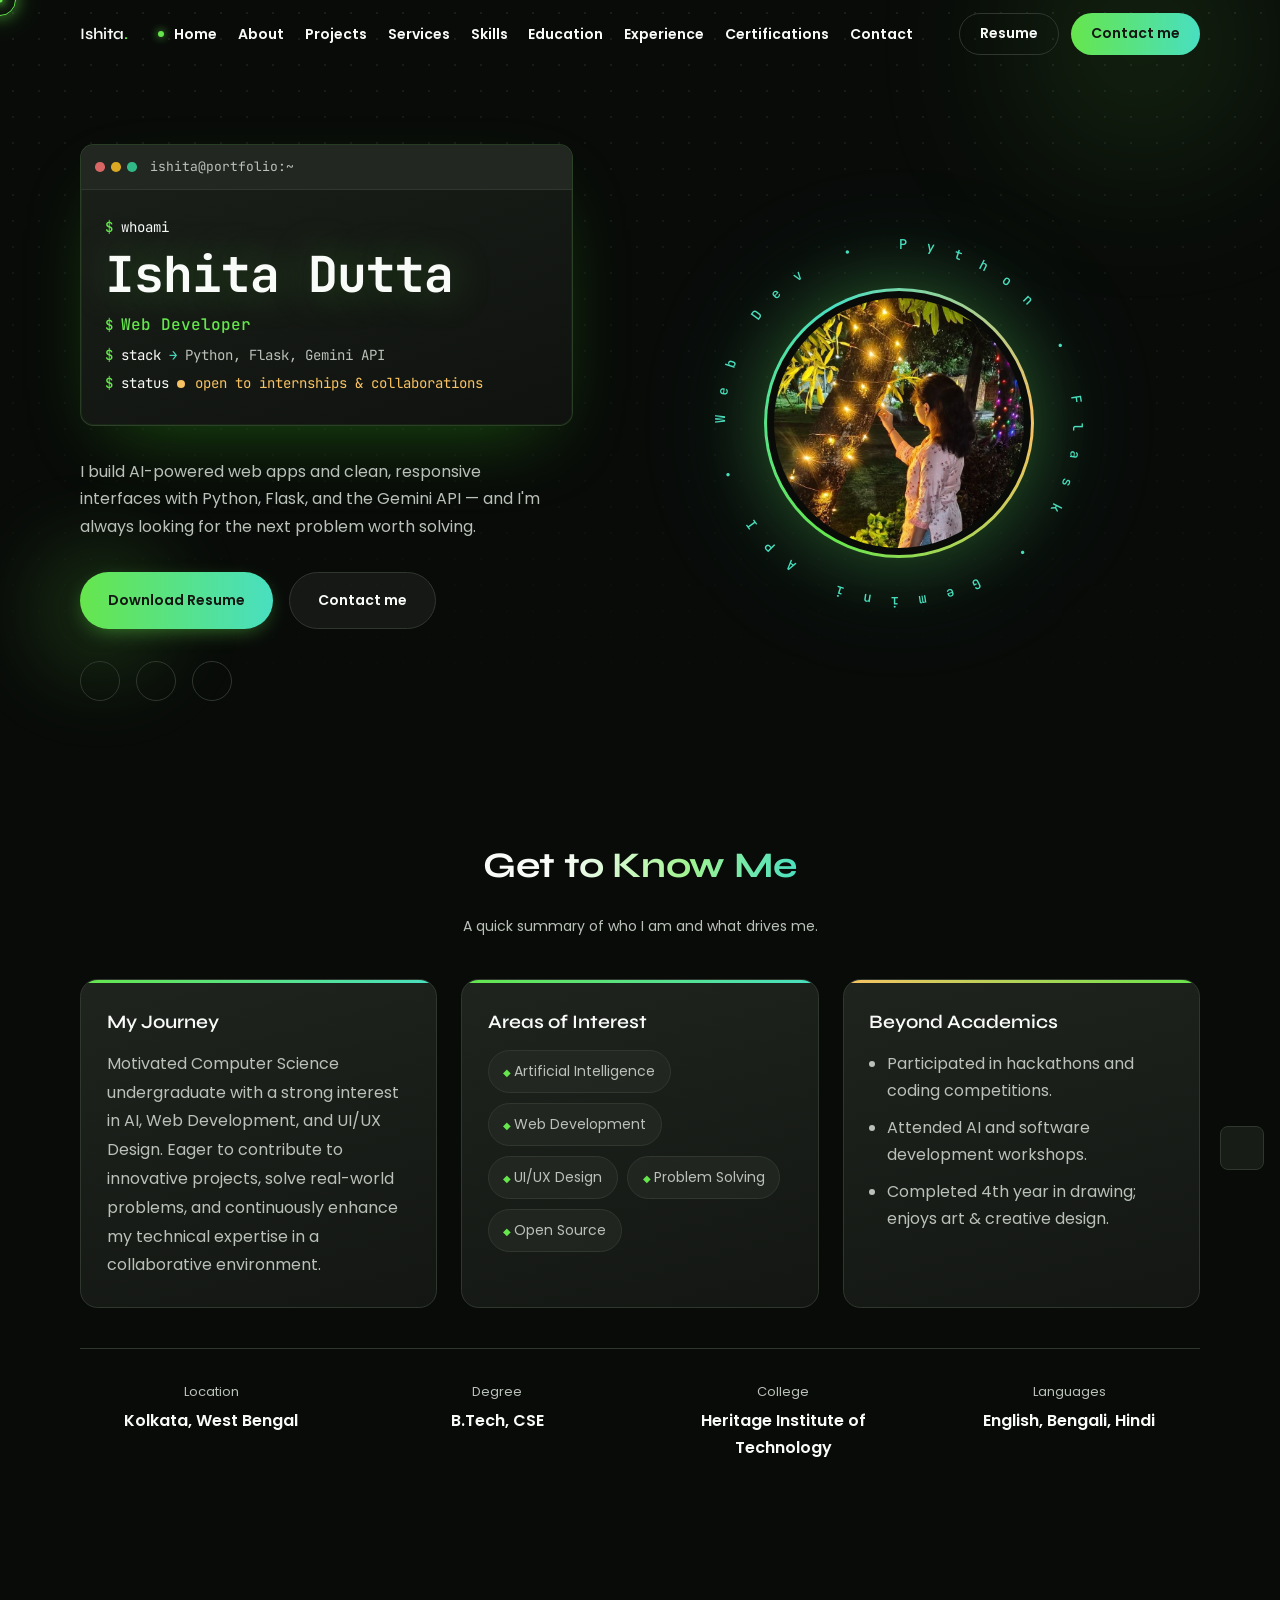
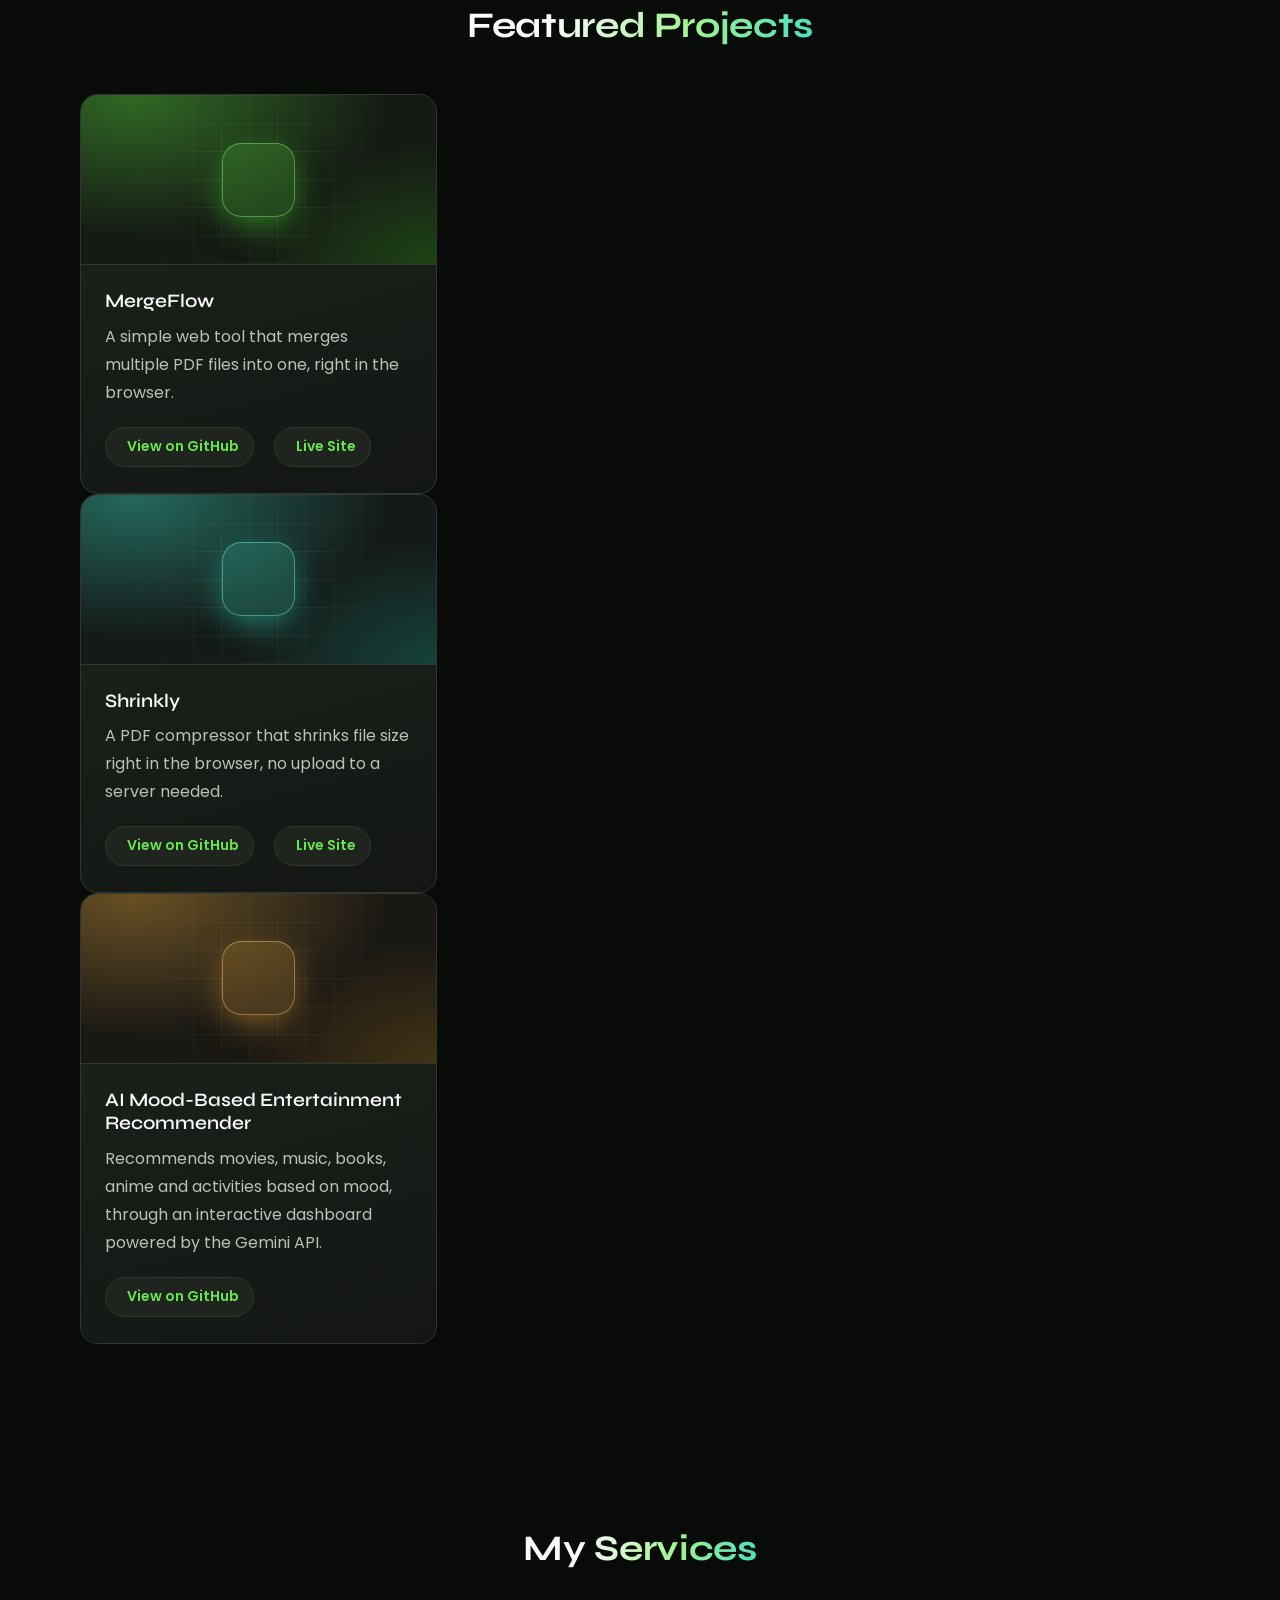
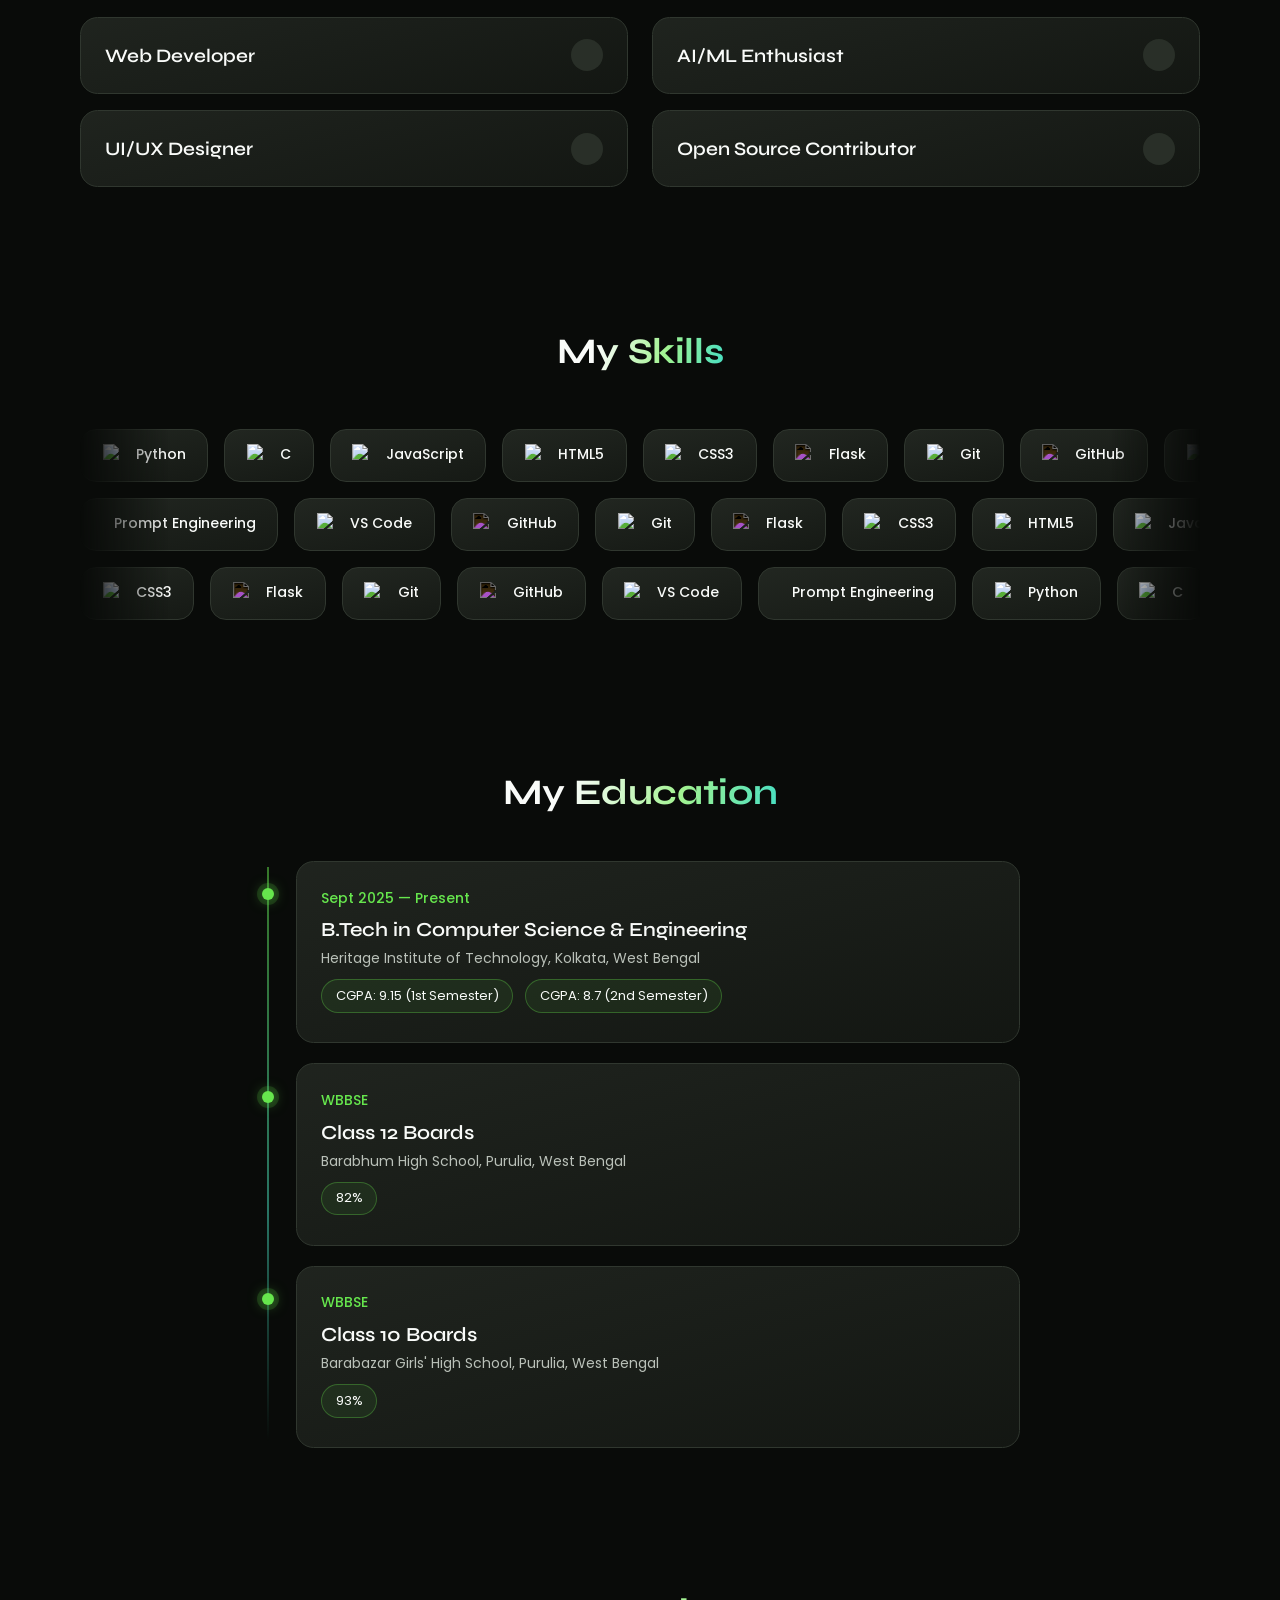
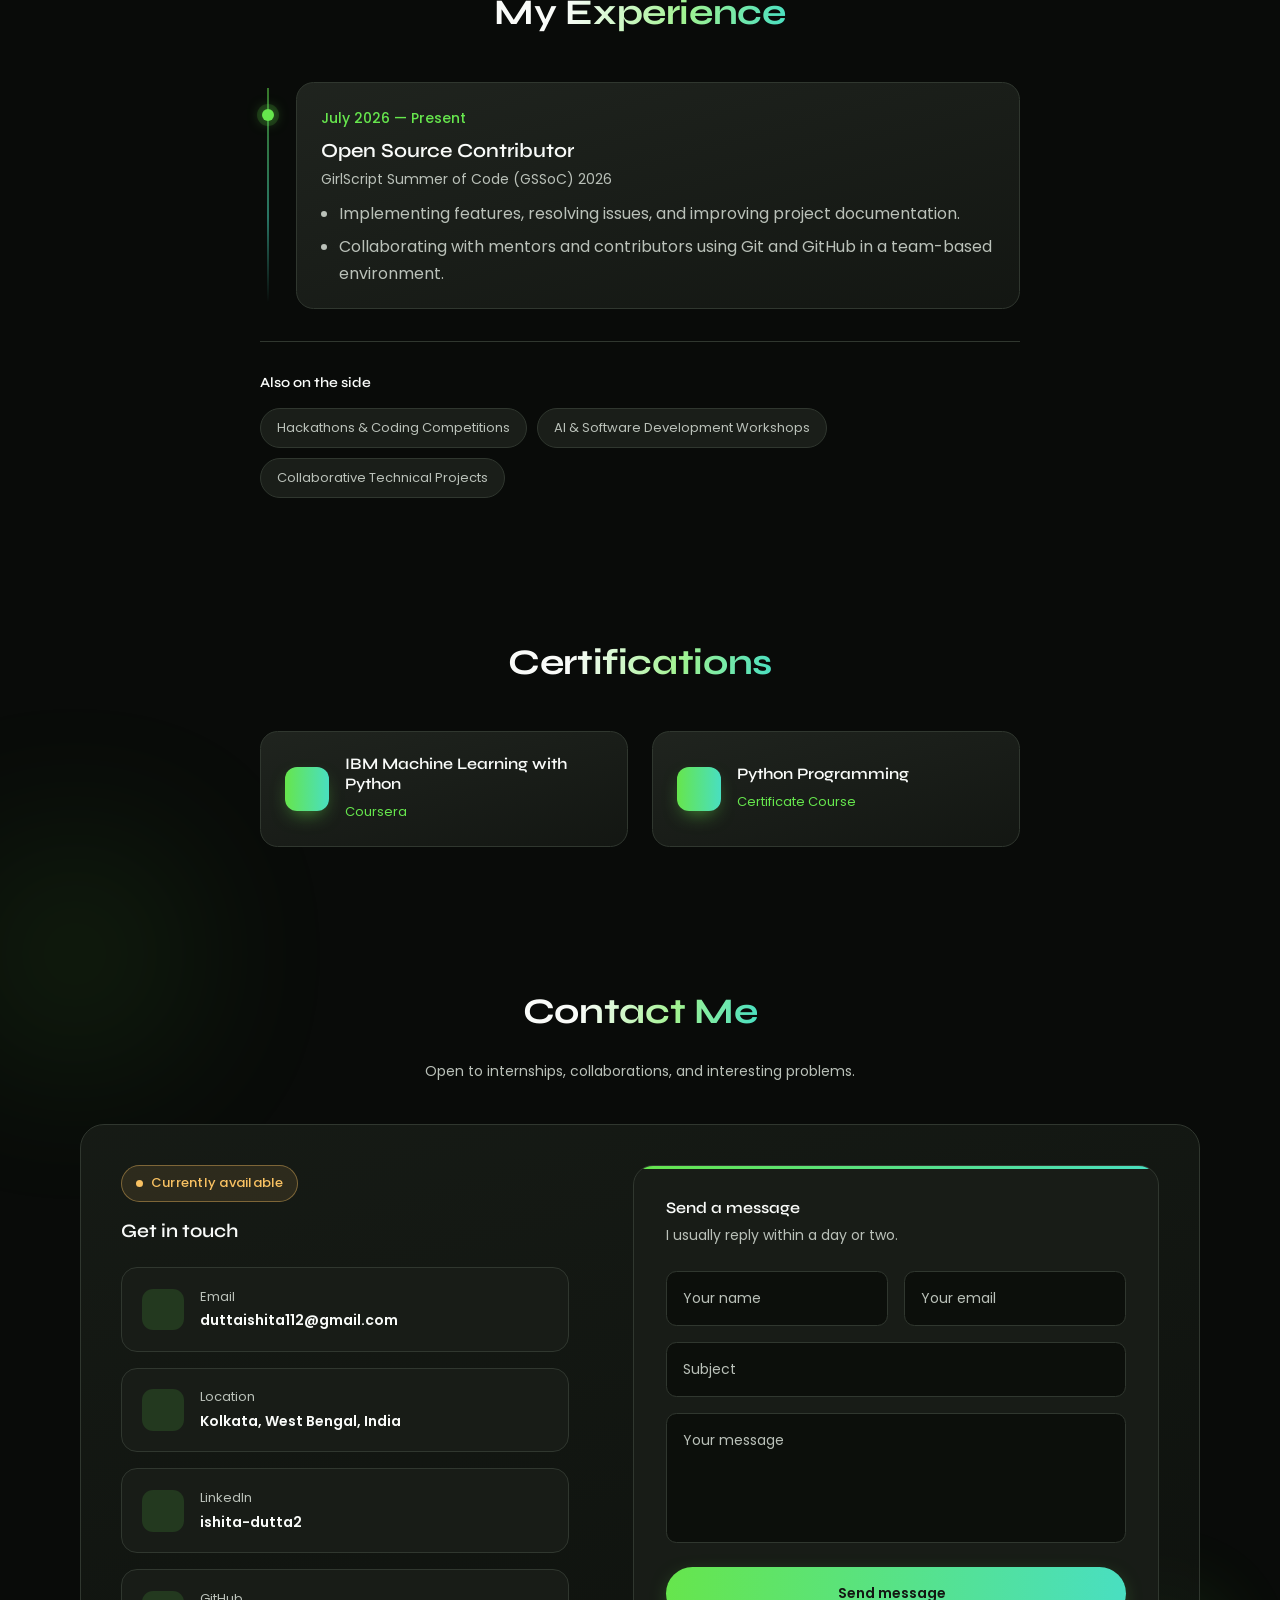
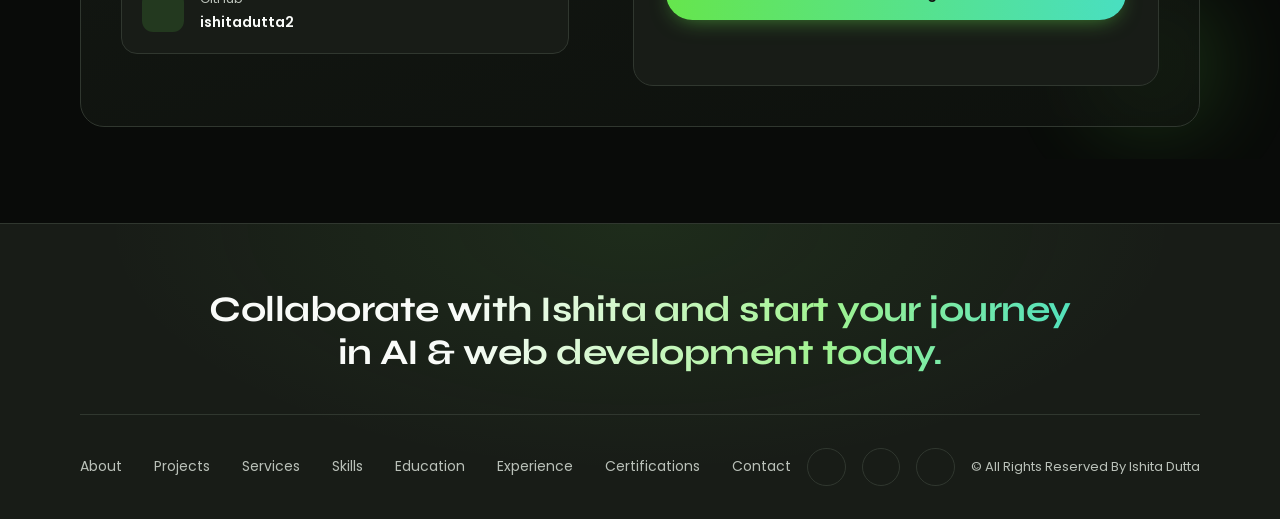
==== commit d1aa9881: "Version 2" ====
--- a/index.html
+++ b/index.html
@@ -5,9 +5,14 @@
    <meta name="description" content="Ishita Dutta — CSE undergraduate at Heritage Institute of Technology building AI-powered web apps with Python, Flask, and the Gemini API. Portfolio, projects, and open-source work.">
    <meta name="robots" content="index, follow">
    <meta name="viewport" content="width=device-width, initial-scale=1.0">
-
-   <!--=============== FAVICON ===============-->
-   <link rel="shortcut icon" href="assets/img/favicon.png" type="image/x-icon">
+   <meta name="theme-color" content="#0a0d0a">
+
+      <!--=============== GOOGLE FONTS (faster loading) ===============-->
+   <link rel="preconnect" href="https://fonts.googleapis.com">
+   <link rel="preconnect" href="https://fonts.gstatic.com" crossorigin>
+
+<!--=============== FAVICON ===============-->
+   <link rel="icon" href="assets/img/favicon.png" type="image/png">
 
    <!--=============== REMIXICONS - Insert link for icons ===============-->
    <link rel="stylesheet" href="https://cdn.jsdelivr.net/npm/remixicon@4.9.0/fonts/remixicon.css">
@@ -108,7 +113,8 @@
 
                   <div class="home__terminal-body">
                      <p class="home__terminal-line">
-                        <span class="home__prompt">whoami</span>
+                        <span class="home__prompt">$</span>
+                        <span class="home__cmd">whoami</span>
                      </p>
 
                      <h1 class="home__title">Ishita Dutta</h1>
@@ -117,6 +123,18 @@
                         <span class="home__prompt">$</span>
                         <span class="home__role" id="home-typed">Web Developer</span>
                      </p>
+
+                     <p class="home__terminal-line home__terminal-line--info">
+                        <span class="home__prompt">$</span>
+                        <span class="home__cmd">stack</span>
+                        <span class="home__out">Python, Flask, Gemini API</span>
+                     </p>
+
+                     <p class="home__terminal-line home__terminal-line--info">
+                        <span class="home__prompt">$</span>
+                        <span class="home__cmd">status</span>
+                        <span class="home__out home__out--live">open to internships &amp; collaborations</span>
+                     </p>
                   </div>
                </div>
 
@@ -134,7 +152,7 @@
                   <a href="https://github.com/ishitadutta2" target="_blank" rel="noopener" class="home__social-link" aria-label="GitHub">
                      <i class="ri-github-fill"></i>
                   </a>
-                  <a href="https://linkedin.com/in/ishita-dutta-202510396/" target="_blank" rel="noopener" class="home__social-link" aria-label="LinkedIn">
+                  <a href="https://www.linkedin.com/in/ishita-dutta2/" target="_blank" rel="noopener" class="home__social-link" aria-label="LinkedIn">
                      <i class="ri-linkedin-fill"></i>
                   </a>
                   <a href="mailto:duttaishita112@gmail.com" class="home__social-link" aria-label="Email">
@@ -144,7 +162,7 @@
             </div>
 
             <div class="home__image-container">
-               <div class="home__text" id="home-text" data-text="PYTHON - FLASK - AI - "></div>
+               <div class="home__text" id="home-text" data-text="Python • Flask • Gemini API • Web Dev • "></div>
 
                <div class="home__image">
                   <img src="assets/img/ishita-photo.jpeg" alt="Ishita Dutta">
@@ -225,7 +243,6 @@
                         <i class="ri-git-merge-line work__icon" aria-hidden="true"></i>
                      </div>
                      <div class="work__data">
-                        <span class="work__number">01</span>
                         <h3 class="work__name">MergeFlow</h3>
                         <p class="work__description">
                            A simple web tool that merges multiple PDF files into one, right in the browser.
@@ -246,7 +263,6 @@
                         <i class="ri-file-zip-line work__icon" aria-hidden="true"></i>
                      </div>
                      <div class="work__data">
-                        <span class="work__number">02</span>
                         <h3 class="work__name">Shrinkly</h3>
                         <p class="work__description">
                            A PDF compressor that shrinks file size right in the browser, no upload to a server needed.
@@ -267,7 +283,6 @@
                         <i class="ri-movie-2-line work__icon" aria-hidden="true"></i>
                      </div>
                      <div class="work__data">
-                        <span class="work__number">03</span>
                         <h3 class="work__name">AI Mood-Based Entertainment Recommender</h3>
                         <p class="work__description">
                            Recommends movies, music, books, anime and activities based on mood, through
@@ -366,62 +381,49 @@
       <section class="skills section" id="skills">
          <h2 class="section__title">My <span>Skills</span></h2>
 
-         <div class="skills__container container grid">
-            <div class="skills__group">
-               <h3 class="skills__title">Languages</h3>
-               <div class="skills__box">
-                  <div class="skills__item">
-                     <img src="https://cdn.jsdelivr.net/gh/devicons/devicon/icons/python/python-original.svg" alt="Python">
-                     <span>Python</span>
-                  </div>
-                  <div class="skills__item">
-                     <img src="https://cdn.jsdelivr.net/gh/devicons/devicon/icons/c/c-original.svg" alt="C">
-                     <span>C</span>
-                  </div>
-                  <div class="skills__item">
-                     <img src="https://cdn.jsdelivr.net/gh/devicons/devicon/icons/javascript/javascript-original.svg" alt="JavaScript">
-                     <span>JavaScript</span>
-                  </div>
-               </div>
-            </div>
-
-            <div class="skills__group">
-               <h3 class="skills__title">Web Technologies</h3>
-               <div class="skills__box">
-                  <div class="skills__item">
-                     <img src="https://cdn.jsdelivr.net/gh/devicons/devicon/icons/html5/html5-original.svg" alt="HTML5">
-                     <span>HTML5</span>
-                  </div>
-                  <div class="skills__item">
-                     <img src="https://cdn.jsdelivr.net/gh/devicons/devicon/icons/css3/css3-original.svg" alt="CSS3">
-                     <span>CSS3</span>
-                  </div>
-                  <div class="skills__item">
-                     <img src="https://cdn.jsdelivr.net/gh/devicons/devicon/icons/flask/flask-original.svg" alt="Flask" style="filter:invert(1)">
-                     <span>Flask</span>
-                  </div>
-               </div>
-            </div>
-
-            <div class="skills__group">
-               <h3 class="skills__title">Tools &amp; AI</h3>
-               <div class="skills__box">
-                  <div class="skills__item">
-                     <img src="https://cdn.jsdelivr.net/gh/devicons/devicon/icons/git/git-original.svg" alt="Git">
-                     <span>Git</span>
-                  </div>
-                  <div class="skills__item">
-                     <img src="https://cdn.jsdelivr.net/gh/devicons/devicon/icons/github/github-original.svg" alt="GitHub" style="filter:invert(1)">
-                     <span>GitHub</span>
-                  </div>
-                  <div class="skills__item">
-                     <img src="https://cdn.jsdelivr.net/gh/devicons/devicon/icons/vscode/vscode-original.svg" alt="VS Code">
-                     <span>VS Code</span>
-                  </div>
-                  <div class="skills__item">
-                     <i class="ri-brain-line" style="font-size:18px;color:var(--first-color)"></i>
-                     <span>Prompt Engineering</span>
-                  </div>
+         <div class="skills__marquee container" aria-label="My skills">
+            <div class="skills__row skills__row--right" style="--speed:38s">
+               <div class="skills__track">
+                  <div class="skills__item"><img src="https://cdn.jsdelivr.net/gh/devicons/devicon/icons/python/python-original.svg" alt="Python"><span>Python</span></div>
+                  <div class="skills__item"><img src="https://cdn.jsdelivr.net/gh/devicons/devicon/icons/c/c-original.svg" alt="C"><span>C</span></div>
+                  <div class="skills__item"><img src="https://cdn.jsdelivr.net/gh/devicons/devicon/icons/javascript/javascript-original.svg" alt="JavaScript"><span>JavaScript</span></div>
+                  <div class="skills__item"><img src="https://cdn.jsdelivr.net/gh/devicons/devicon/icons/html5/html5-original.svg" alt="HTML5"><span>HTML5</span></div>
+                  <div class="skills__item"><img src="https://cdn.jsdelivr.net/gh/devicons/devicon/icons/css3/css3-original.svg" alt="CSS3"><span>CSS3</span></div>
+                  <div class="skills__item"><img src="https://cdn.jsdelivr.net/gh/devicons/devicon/icons/flask/flask-original.svg" alt="Flask" style="filter:invert(1)"><span>Flask</span></div>
+                  <div class="skills__item"><img src="https://cdn.jsdelivr.net/gh/devicons/devicon/icons/git/git-original.svg" alt="Git"><span>Git</span></div>
+                  <div class="skills__item"><img src="https://cdn.jsdelivr.net/gh/devicons/devicon/icons/github/github-original.svg" alt="GitHub" style="filter:invert(1)"><span>GitHub</span></div>
+                  <div class="skills__item"><img src="https://cdn.jsdelivr.net/gh/devicons/devicon/icons/vscode/vscode-original.svg" alt="VS Code"><span>VS Code</span></div>
+                  <div class="skills__item"><i class="ri-brain-line" style="font-size:18px;color:var(--first-color)"></i><span>Prompt Engineering</span></div>
+               </div>
+            </div>
+
+            <div class="skills__row skills__row--left" style="--speed:44s">
+               <div class="skills__track">
+                  <div class="skills__item"><i class="ri-brain-line" style="font-size:18px;color:var(--first-color)"></i><span>Prompt Engineering</span></div>
+                  <div class="skills__item"><img src="https://cdn.jsdelivr.net/gh/devicons/devicon/icons/vscode/vscode-original.svg" alt="VS Code"><span>VS Code</span></div>
+                  <div class="skills__item"><img src="https://cdn.jsdelivr.net/gh/devicons/devicon/icons/github/github-original.svg" alt="GitHub" style="filter:invert(1)"><span>GitHub</span></div>
+                  <div class="skills__item"><img src="https://cdn.jsdelivr.net/gh/devicons/devicon/icons/git/git-original.svg" alt="Git"><span>Git</span></div>
+                  <div class="skills__item"><img src="https://cdn.jsdelivr.net/gh/devicons/devicon/icons/flask/flask-original.svg" alt="Flask" style="filter:invert(1)"><span>Flask</span></div>
+                  <div class="skills__item"><img src="https://cdn.jsdelivr.net/gh/devicons/devicon/icons/css3/css3-original.svg" alt="CSS3"><span>CSS3</span></div>
+                  <div class="skills__item"><img src="https://cdn.jsdelivr.net/gh/devicons/devicon/icons/html5/html5-original.svg" alt="HTML5"><span>HTML5</span></div>
+                  <div class="skills__item"><img src="https://cdn.jsdelivr.net/gh/devicons/devicon/icons/javascript/javascript-original.svg" alt="JavaScript"><span>JavaScript</span></div>
+                  <div class="skills__item"><img src="https://cdn.jsdelivr.net/gh/devicons/devicon/icons/c/c-original.svg" alt="C"><span>C</span></div>
+                  <div class="skills__item"><img src="https://cdn.jsdelivr.net/gh/devicons/devicon/icons/python/python-original.svg" alt="Python"><span>Python</span></div>
+               </div>
+            </div>
+
+            <div class="skills__row skills__row--right" style="--speed:34s">
+               <div class="skills__track">
+                  <div class="skills__item"><img src="https://cdn.jsdelivr.net/gh/devicons/devicon/icons/css3/css3-original.svg" alt="CSS3"><span>CSS3</span></div>
+                  <div class="skills__item"><img src="https://cdn.jsdelivr.net/gh/devicons/devicon/icons/flask/flask-original.svg" alt="Flask" style="filter:invert(1)"><span>Flask</span></div>
+                  <div class="skills__item"><img src="https://cdn.jsdelivr.net/gh/devicons/devicon/icons/git/git-original.svg" alt="Git"><span>Git</span></div>
+                  <div class="skills__item"><img src="https://cdn.jsdelivr.net/gh/devicons/devicon/icons/github/github-original.svg" alt="GitHub" style="filter:invert(1)"><span>GitHub</span></div>
+                  <div class="skills__item"><img src="https://cdn.jsdelivr.net/gh/devicons/devicon/icons/vscode/vscode-original.svg" alt="VS Code"><span>VS Code</span></div>
+                  <div class="skills__item"><i class="ri-brain-line" style="font-size:18px;color:var(--first-color)"></i><span>Prompt Engineering</span></div>
+                  <div class="skills__item"><img src="https://cdn.jsdelivr.net/gh/devicons/devicon/icons/python/python-original.svg" alt="Python"><span>Python</span></div>
+                  <div class="skills__item"><img src="https://cdn.jsdelivr.net/gh/devicons/devicon/icons/c/c-original.svg" alt="C"><span>C</span></div>
+                  <div class="skills__item"><img src="https://cdn.jsdelivr.net/gh/devicons/devicon/icons/javascript/javascript-original.svg" alt="JavaScript"><span>JavaScript</span></div>
+                  <div class="skills__item"><img src="https://cdn.jsdelivr.net/gh/devicons/devicon/icons/html5/html5-original.svg" alt="HTML5"><span>HTML5</span></div>
                </div>
             </div>
          </div>
@@ -541,11 +543,11 @@
                   </a>
                   <!-- Insert your location in Google Maps (https://www.google.com/maps) -> Share -> Copy link -->
 
-                  <a href="https://linkedin.com/in/ishita-dutta-202510396/" target="_blank" rel="noopener" class="contact__information">
+                  <a href="https://www.linkedin.com/in/ishita-dutta2/" target="_blank" rel="noopener" class="contact__information">
                      <span class="contact__icon"><i class="ri-linkedin-fill"></i></span>
                      <div>
                         <span class="contact__information-title">LinkedIn</span>
-                        <p class="contact__information-data">ishita-dutta-202510396</p>
+                        <p class="contact__information-data">ishita-dutta2</p>
                      </div>
                   </a>
 
@@ -614,8 +616,8 @@
    <footer class="footer">
       <div class="footer__container container grid">
          <h2 class="footer__title">
-            COLLABORATE WITH ISHITA AND START YOUR
-            JOURNEY IN AI &amp; WEB DEVELOPMENT TODAY.
+            Collaborate with Ishita and start your
+            journey in AI &amp; web development today.
          </h2>
 
          <div class="footer__data">
@@ -634,7 +636,7 @@
                <a href="https://github.com/ishitadutta2" target="_blank" rel="noopener" class="footer__social-link" aria-label="GitHub">
                   <i class="ri-github-fill"></i>
                </a>
-               <a href="https://linkedin.com/in/ishita-dutta-202510396/" target="_blank" rel="noopener" class="footer__social-link" aria-label="LinkedIn">
+               <a href="https://www.linkedin.com/in/ishita-dutta2/" target="_blank" rel="noopener" class="footer__social-link" aria-label="LinkedIn">
                   <i class="ri-linkedin-fill"></i>
                </a>
                <a href="mailto:duttaishita112@gmail.com" class="footer__social-link" aria-label="Email">
@@ -677,11 +679,8 @@
       </div>
    </div>
 
-   <!--=============== SCROLLREVEAL - Insert link for animations ===============-->
-   <script src="https://cdnjs.cloudflare.com/ajax/libs/scrollReveal.js/4.0.9/scrollreveal.min.js"></script>
-
    <!--=============== TYPED JS - Insert link for text animations ===============-->
-   <script src="https://cdnjs.cloudflare.com/ajax/libs/typed.js/2.1.0/typed.umd.min.js"></script>
+   <script src="https://cdn.jsdelivr.net/npm/typed.js@2.1.0/dist/typed.umd.js"></script>
 
    <!--=============== SWIPER JS - Insert link for swiperjs ===============-->
    <script src="https://cdn.jsdelivr.net/npm/swiper@12/swiper-bundle.min.js"></script>
--- a/assets/css/styles.css
+++ b/assets/css/styles.css
@@ -1,5 +1,5 @@
 /*=============== GOOGLE FONTS - Insert link for typography ===============*/
-@import url("https://fonts.googleapis.com/css2?family=Poppins:wght@400;500;600&family=Syne:wght@400..800&family=JetBrains+Mono:wght@400;500;600&display=swap");
+@import url("https://fonts.googleapis.com/css2?family=Poppins:wght@400;500;600&family=Syne:wght@400..800&family=JetBrains+Mono:wght@400;500;600;700&display=swap");
 
 /*=============== VARIABLES CSS ===============*/
 :root {
@@ -20,13 +20,15 @@
   */
   --hue: 110;
   --first-color: hsl(var(--hue), 75%, 60%);
-  --gradient-color: linear-gradient(90deg, hsl(var(--hue), 75%, 60%) 0%,
-                                           hsl(var(--hue), 100%, 85%) 40%,
-                                           hsl(var(--hue), 100%, 85%) 60%,
-                                           hsl(var(--hue), 75%, 60%) 100%);
+  /* Second accent (teal, shifts with --hue) pairs with the main green;
+     warm amber is used sparingly for "human" moments (status, drawing). */
+  --second-color: hsl(calc(var(--hue) + 58), 70%, 58%);
+  --warm-color: hsl(38, 92%, 68%);
+  --gradient-color: linear-gradient(90deg, var(--first-color) 0%,
+                                           var(--second-color) 100%);
   --white-color: hsl(var(--hue), 24%, 98%);
   --black-color: hsl(var(--hue), 12%, 8%);
-  --text-color: hsl(var(--hue), 4%, 70%);
+  --text-color: hsl(var(--hue), 6%, 74%);
   --body-color: hsl(var(--hue), 12%, 4%);
   --container-color: hsl(var(--hue), 8%, 10%);
   --border-color: hsl(var(--hue), 8%, 20%);
@@ -36,14 +38,16 @@
   --body-font: "Poppins", sans-serif;
   --second-font: "Syne", sans-serif;
   --font-mono: "JetBrains Mono", monospace;
-  --biggest-font-size: 2rem;
+  /* Type scale (mobile). Body is 16px; nothing readable drops below 14px.
+     display > section title > h1 > h2 > h3 > body > small > caption */
+  --biggest-font-size: 2.25rem;
   --bigger-font-size: 1.75rem;
   --h1-font-size: 1.5rem;
   --h2-font-size: 1.25rem;
-  --h3-font-size: 1rem;
-  --normal-font-size: .938rem;
-  --small-font-size: .813rem;
-  --smaller-font-size: .75rem;
+  --h3-font-size: 1.0625rem;
+  --normal-font-size: .9375rem;
+  --small-font-size: .8125rem;
+  --smaller-font-size: .8125rem;
 
   /*========== Font weight ==========*/
   --font-regular: 400;
@@ -57,16 +61,16 @@
 }
 
 /*========== Responsive typography ==========*/
-@media (width >= 1150px) {
+@media (min-width: 1150px) {
   :root {
     --biggest-font-size: 5rem;
-    --bigger-font-size: 3rem;
-    --h1-font-size: 2.25rem;
+    --bigger-font-size: 2.25rem;
+    --h1-font-size: 2rem;
     --h2-font-size: 1.5rem;
-    --h3-font-size: 1.25rem;
+    --h3-font-size: 1.1875rem;
     --normal-font-size: 1rem;
     --small-font-size: .875rem;
-    --smaller-font-size: .813rem;
+    --smaller-font-size: .8125rem;
   }
 }
 
@@ -94,6 +98,25 @@
   background-color: var(--body-color);
   color: var(--text-color);
   overflow-x: hidden;
+  line-height: 1.7;
+}
+
+/* Faint dot grid that fades out toward the bottom of each screen. */
+body::before {
+  content: '';
+  position: fixed;
+  inset: 0;
+  z-index: -1;
+  pointer-events: none;
+  background-image: radial-gradient(hsla(var(--hue), 30%, 80%, .09) 1px, transparent 1.2px);
+  background-size: 26px 26px;
+  -webkit-mask-image: linear-gradient(to bottom, #000 0%, transparent 85%);
+          mask-image: linear-gradient(to bottom, #000 0%, transparent 85%);
+}
+
+::selection {
+  background: hsla(var(--hue), 75%, 60%, .35);
+  color: var(--white-color);
 }
 
 input,
@@ -122,6 +145,11 @@
   color: var(--white-color);
   font-weight: var(--font-semi-bold);
   font-family: var(--second-font);
+  line-height: 1.25;
+}
+
+p {
+  line-height: 1.7;
 }
 
 ul {
@@ -155,14 +183,24 @@
 }
 
 .section__title {
+  display: block;
+  width: fit-content;
+  max-width: 100%;
+  margin-inline: auto;
+  margin-bottom: 2.25rem;
   text-align: center;
   font-size: var(--bigger-font-size);
-  color: var(--white-color);
-  margin-bottom: 2rem;
+  font-weight: 700;
+  letter-spacing: -.01em;
+  line-height: 1.15;
+  color: transparent;
+  background: linear-gradient(100deg, var(--white-color) 25%, hsl(var(--hue), 80%, 76%) 65%, var(--second-color) 100%);
+  -webkit-background-clip: text;
+          background-clip: text;
 }
 
 .section__title span {
-  color: var(--first-color);
+  color: inherit;
 }
 
 .main {
@@ -248,7 +286,7 @@
   }
 }
 
-@media (width <= 1150px), (hover: none) {
+@media (max-width: 1150px), (hover: none) {
   .cursor,
   .cursor-dot {
     display: none;
@@ -297,7 +335,7 @@
 }
 
 /* Navigation for mobile devices <> */
-@media (width <= 1150px){
+@media (max-width: 1150px){
   .nav__menu{
     position: fixed;
     top: 0;
@@ -305,11 +343,14 @@
     width: 80%;
     height: 100%;
     height: 100dvh;
-    background-color: hsla(var(--hue), 8%, 10%, 0.4);
-    backdrop-filter: blur(24px);
+    background-color: hsla(var(--hue), 12%, 6%, 0.97);
+    -webkit-backdrop-filter: blur(24px);
+            backdrop-filter: blur(24px);
+    border-left: 1px solid var(--border-color);
+    visibility: hidden;
     padding: 6rem 2rem 2rem 3rem;
     z-index: var(--z-fixed);
-    transition: right 0.4s;
+    transition: right 0.4s, visibility 0.4s;
     overflow-y: auto;
   }
 }
@@ -323,7 +364,7 @@
 .nav__link{
   position: relative;
   color: var(--white-color);
-  font-size: var(--small-font-size);
+  font-size: .875rem;
   font-weight: var(--font-semi-bold);
   transition: color 0.4s;
 }
@@ -360,7 +401,7 @@
   border: 1.5px solid var(--border-color);
   padding: .6rem 1.25rem;
   border-radius: 4rem;
-  font-size: var(--small-font-size);
+  font-size: .875rem;
   font-weight: var(--font-semi-bold);
   cursor: pointer;
   transition: border-color .4s, color .4s;
@@ -378,7 +419,7 @@
   color: var(--black-color);
   padding: .6rem 1.25rem;
   border-radius: 4rem;
-  font-size: var(--small-font-size);
+  font-size: .875rem;
   font-weight: var(--font-semi-bold);
   transition: box-shadow 0.4s;
 }
@@ -415,13 +456,31 @@
 /* Show menu */
 .show-menu{
   right: 0;
+  visibility: visible;
 }
 
 /* Change header styles */
 .scroll-header {
+  box-shadow: 0 2px 16px hsla(var(--hue), 12%, 2%, .4);
+}
+
+/* The blurred bar lives on a pseudo-element: a backdrop-filter on the
+   header itself would become the containing block for the fixed mobile
+   menu (breaking its position in Safari) and stop the menu's own blur. */
+.header::before {
+  content: '';
+  position: absolute;
+  inset: 0;
+  z-index: -1;
+  background-color: transparent;
+  transition: background-color .4s;
+  pointer-events: none;
+}
+
+.scroll-header::before {
   background-color: hsla(var(--hue), 12%, 4%, 0.75);
-  backdrop-filter: blur(16px);
-  box-shadow: 0 2px 16px hsla(var(--hue), 12%, 2%, .4);
+  -webkit-backdrop-filter: blur(16px);
+          backdrop-filter: blur(16px);
 }
 
 /* Active link */
@@ -612,7 +671,7 @@
   position: absolute;
   top: 0;
   left: 50%;
-  font-size: .7rem;
+  font-size: .8rem;
   font-weight: var(--font-medium);
   letter-spacing: .04em;
   color: var(--first-color);
@@ -755,9 +814,7 @@
   display: block;
   font-size: var(--smaller-font-size);
   color: var(--text-color);
-  text-transform: uppercase;
-  letter-spacing: .08em;
-  margin-bottom: .4rem;
+  margin-bottom: .2rem;
 }
 
 .about__info-value {
@@ -777,13 +834,13 @@
   height: auto;
 }
 
-@media (width >= 540px) {
+@media (min-width: 540px) {
   .work__swiper .swiper-slide {
     width: calc(50% - .75rem);
   }
 }
 
-@media (width >= 1150px) {
+@media (min-width: 1150px) {
   .work__swiper .swiper-slide {
     width: calc(33.333% - 1rem);
   }
@@ -1192,7 +1249,7 @@
   backdrop-filter: blur(6px);
 }
 
-@media (width >= 768px) {
+@media (min-width: 768px) {
   .contact__container {
     padding: 2.5rem;
   }
@@ -1297,9 +1354,7 @@
   display: block;
   font-size: var(--smaller-font-size);
   color: var(--text-color);
-  text-transform: uppercase;
-  letter-spacing: .08em;
-  margin-bottom: .3rem;
+  margin-bottom: .1rem;
 }
 
 .contact__information-data {
@@ -1319,7 +1374,7 @@
   overflow: hidden;
 }
 
-@media (width >= 768px) {
+@media (min-width: 768px) {
   .contact__form-wrapper {
     padding: 2rem;
   }
@@ -1359,7 +1414,7 @@
   gap: 1rem;
 }
 
-@media (width >= 540px) {
+@media (min-width: 540px) {
   .contact__form-row {
     grid-template-columns: repeat(2, 1fr);
   }
@@ -1422,9 +1477,11 @@
 
 /*=============== FOOTER ===============*/
 .footer {
-  background-color: var(--container-color);
+  background: radial-gradient(60% 120% at 50% 0%, hsla(var(--hue), 75%, 60%, .08), transparent 70%),
+              var(--container-color);
   border-top: 1px solid var(--border-color);
-  padding-block: 3rem 2rem;
+  padding-block: 4rem 2rem;
+  margin-top: 4rem;
 }
 
 .footer__container {
@@ -1432,11 +1489,17 @@
 }
 
 .footer__title {
-  font-size: var(--h2-font-size);
+  font-size: clamp(1.4rem, 3.6vw, 2.25rem);
+  font-weight: 700;
+  letter-spacing: -.015em;
   text-align: center;
-  max-width: 620px;
+  max-width: 900px;
   margin-inline: auto;
-  line-height: 135%;
+  line-height: 1.2;
+  color: transparent;
+  background: linear-gradient(100deg, var(--white-color) 30%, hsl(var(--hue), 80%, 76%) 70%, var(--second-color) 100%);
+  -webkit-background-clip: text;
+          background-clip: text;
 }
 
 .footer__data {
@@ -1502,7 +1565,8 @@
   left: 0;
   height: 3px;
   width: 0%;
-  background-color: var(--first-color);
+  background: var(--gradient-color);
+  box-shadow: 0 0 12px hsla(var(--hue), 75%, 60%, .6);
   z-index: 1001;
 }
 
@@ -1719,7 +1783,7 @@
 
 /*=============== BREAKPOINTS ===============*/
 /* For small devices <> */
-@media (width <= 320px) {
+@media (max-width: 320px) {
   .home__text {
     width: 240px;
     height: 240px;
@@ -1734,7 +1798,7 @@
 }
 
 /* For medium devices <> */
-@media (width >= 540px){
+@media (min-width: 540px){
   .nav__menu{
     width: 50%;
   }
@@ -1756,7 +1820,7 @@
   }
 }
 
-@media (width >= 768px) {
+@media (min-width: 768px) {
   .skills__container {
     grid-template-columns: repeat(3, 1fr);
   }
@@ -1771,7 +1835,7 @@
 }
 
 /* For large devices <> */
-@media (width >= 1150px){
+@media (min-width: 1150px){
   .container{
     margin-inline: auto;
   }
@@ -1857,10 +1921,658 @@
 }
 
 /* For 2K resolutions <> */
-@media (width >= 1408px) {
+@media (min-width: 1408px) {
   .container {
     max-width: 1240px;
   }
 }
 
 /* Custom cursor is hidden for mobile devices - handled above via (hover: none) */
+
+
+/*=====================================================================
+  REDESIGN LAYER
+  Visual upgrades layered on top of the base styles above.
+=====================================================================*/
+
+/*=============== HERO ===============*/
+.home__terminal {
+  max-width: 540px;
+  background: linear-gradient(160deg, hsla(var(--hue), 10%, 13%, .85), hsla(var(--hue), 12%, 7%, .85));
+  border-color: hsla(var(--hue), 30%, 40%, .35);
+  box-shadow: 0 30px 80px -30px hsla(var(--hue), 75%, 50%, .35),
+              0 0 0 1px hsla(var(--hue), 75%, 60%, .06) inset;
+}
+
+.home__terminal-body {
+  padding: 1.5rem 1.5rem 1.75rem;
+}
+
+.home__terminal-line {
+  font-size: var(--small-font-size);
+  line-height: 1.9;
+  flex-wrap: wrap;
+}
+
+.home__cmd {
+  color: var(--white-color);
+}
+
+.home__out {
+  flex: 1 1 0;
+  min-width: 0;
+  color: var(--text-color);
+}
+
+.home__out::before {
+  content: '→';
+  color: var(--second-color);
+  margin-right: .5rem;
+}
+
+.home__out--live {
+  color: var(--warm-color);
+}
+
+.home__out--live::before {
+  content: '';
+  display: inline-block;
+  width: .5rem;
+  height: .5rem;
+  margin-right: .6rem;
+  border-radius: 50%;
+  background: var(--warm-color);
+  animation: contact-pulse 2s infinite;
+  box-shadow: 0 0 0 0 hsla(38, 92%, 68%, .5);
+}
+
+.home__terminal-line--info {
+  margin-top: .1rem;
+}
+
+.home__title {
+  font-size: clamp(2rem, 6.5vw, 3.1rem);
+  font-weight: 700;
+  letter-spacing: -.02em;
+  margin: .25rem 0 .35rem;
+  text-shadow: 0 0 40px hsla(var(--hue), 75%, 60%, .35);
+}
+
+.home__role {
+  font-size: var(--normal-font-size);
+}
+
+.home__description {
+  font-size: var(--normal-font-size);
+  max-width: 460px;
+}
+
+/* Photo: gradient ring + soft glow */
+.home__image {
+  border: 0;
+  padding: 7px;
+  background:
+    linear-gradient(var(--body-color), var(--body-color)) padding-box,
+    conic-gradient(from 210deg, var(--first-color), var(--second-color), var(--warm-color), var(--first-color)) border-box;
+  border: 3px solid transparent;
+  box-shadow: 0 0 70px hsla(var(--hue), 75%, 60%, .28),
+              0 0 140px hsla(calc(var(--hue) + 58), 70%, 58%, .16);
+}
+
+.home__image img {
+  border-radius: 50%;
+}
+
+.home__text span {
+  font-family: var(--font-mono);
+  font-size: .85rem;
+  font-weight: 500;
+  color: var(--second-color);
+}
+
+/* The one orchestrated moment: the terminal "types out" top to bottom,
+   then the rest of the hero settles in. Plays once on page load. */
+@keyframes hero-in {
+  from { opacity: 0; transform: translateY(8px); }
+  to   { opacity: 1; transform: none; }
+}
+
+.home__terminal-line,
+.home__title {
+  animation: hero-in .5s ease-out both;
+}
+.home__terminal-body > :nth-child(1) { animation-delay: .15s; }
+.home__terminal-body > :nth-child(2) { animation-delay: .45s; }
+.home__terminal-body > :nth-child(3) { animation-delay: .8s; }
+.home__terminal-body > :nth-child(4) { animation-delay: 1.15s; }
+.home__terminal-body > :nth-child(5) { animation-delay: 1.5s; }
+
+.home__description,
+.home__buttons,
+.home__social {
+  animation: hero-in .6s ease-out both;
+}
+.home__description { animation-delay: 1.7s; }
+.home__buttons     { animation-delay: 1.85s; }
+.home__social      { animation-delay: 2s; }
+
+.home__image-container {
+  animation: hero-in .9s ease-out .4s both;
+}
+
+/*=============== BUTTONS ===============*/
+.button {
+  background: var(--gradient-color);
+  box-shadow: 0 6px 22px -8px hsla(var(--hue), 75%, 60%, .6);
+  transition: box-shadow .3s, transform .3s;
+}
+
+.button:hover {
+  transform: translateY(-2px);
+  box-shadow: 0 12px 30px -8px hsla(var(--hue), 75%, 60%, .7);
+}
+
+.button--ghost {
+  background: hsla(var(--hue), 8%, 14%, .5);
+  box-shadow: none;
+}
+
+.button--ghost:hover {
+  background: hsla(var(--hue), 75%, 60%, .08);
+}
+
+.nav__contact {
+  background: var(--gradient-color);
+}
+
+.nav__link::after {
+  box-shadow: 0 0 8px var(--first-color);
+}
+
+/*=============== SHARED CARD LOOK + SPOTLIGHT ===============*/
+.about__card,
+.work__card,
+.services__card,
+.certifications__card,
+.skills__group,
+.timeline__item {
+  position: relative;
+  background: linear-gradient(165deg, hsla(var(--hue), 8%, 13%, 1), hsla(var(--hue), 10%, 8%, 1));
+  border: 1px solid var(--border-color);
+  border-radius: 1.1rem;
+  transition: border-color .35s, transform .35s, box-shadow .35s;
+}
+
+/* Soft light that follows the pointer (position set by main.js). */
+.about__card::after,
+.work__card::after,
+.services__card::after,
+.certifications__card::after,
+.skills__group::after,
+.timeline__item::after {
+  content: '';
+  position: absolute;
+  inset: 0;
+  border-radius: inherit;
+  pointer-events: none;
+  opacity: 0;
+  transition: opacity .35s;
+  background: radial-gradient(380px circle at var(--mx, 50%) var(--my, 50%), hsla(var(--hue), 75%, 60%, .13), transparent 65%);
+}
+
+.about__card:hover::after,
+.work__card:hover::after,
+.services__card:hover::after,
+.certifications__card:hover::after,
+.skills__group:hover::after,
+.timeline__item:hover::after {
+  opacity: 1;
+}
+
+.about__card:hover,
+.work__card:hover,
+.certifications__card:hover,
+.skills__group:hover,
+.timeline__item:hover {
+  border-color: hsla(var(--hue), 75%, 60%, .55);
+  box-shadow: 0 18px 40px -22px hsla(var(--hue), 75%, 55%, .5);
+}
+
+/*=============== ABOUT ===============*/
+.about__card {
+  padding: 1.9rem 1.6rem 1.7rem;
+}
+
+.about__card-text {
+  font-size: var(--normal-font-size);
+  line-height: 1.8;
+}
+
+.about__tag {
+  background: hsla(var(--hue), 8%, 16%, .6);
+  border-radius: 2rem;
+  transition: border-color .3s, color .3s;
+}
+
+.about__tag:hover {
+  border-color: var(--first-color);
+  color: var(--white-color);
+}
+
+/* "Beyond Academics" is the human side, so it gets the warm accent. */
+.about__card:nth-child(3)::before {
+  background: linear-gradient(90deg, var(--warm-color), var(--first-color));
+}
+
+.about__info {
+  margin-top: 2.5rem;
+  padding-top: 2rem;
+  border-top: 1px solid var(--border-color);
+}
+
+.about__info-value {
+  font-size: var(--normal-font-size);
+}
+
+/* Lists inside cards match body size */
+.about__list li,
+.timeline__list li,
+.services__description,
+.services__item {
+  font-size: var(--normal-font-size);
+}
+
+/*=============== PROJECTS ===============*/
+.work__card:nth-child(1) { --ch: var(--hue); }
+.work__card:nth-child(2) { --ch: calc(var(--hue) + 58); }
+.work__card:nth-child(3) { --ch: 38; }
+
+.work__card {
+  overflow: hidden;
+}
+
+.work__img-wrapper {
+  position: relative;
+  height: 170px;
+  overflow: hidden;
+  background:
+    radial-gradient(120% 140% at 15% 0%, hsla(var(--ch), 80%, 58%, .38), transparent 60%),
+    radial-gradient(90% 120% at 100% 100%, hsla(var(--ch), 80%, 50%, .2), transparent 60%),
+    hsl(var(--ch), 14%, 9%);
+}
+
+.work__card:hover .work__img-wrapper {
+  background:
+    radial-gradient(120% 140% at 15% 0%, hsla(var(--ch), 80%, 58%, .5), transparent 60%),
+    radial-gradient(90% 120% at 100% 100%, hsla(var(--ch), 80%, 50%, .28), transparent 60%),
+    hsl(var(--ch), 14%, 9%);
+}
+
+/* Fine grid texture over the colour wash */
+.work__img-wrapper::before {
+  content: '';
+  position: absolute;
+  inset: 0;
+  background-image:
+    linear-gradient(hsla(0, 0%, 100%, .06) 1px, transparent 1px),
+    linear-gradient(90deg, hsla(0, 0%, 100%, .06) 1px, transparent 1px);
+  background-size: 28px 28px;
+  -webkit-mask-image: radial-gradient(circle at 50% 50%, #000 20%, transparent 75%);
+          mask-image: radial-gradient(circle at 50% 50%, #000 20%, transparent 75%);
+}
+
+.work__icon {
+  position: relative;
+  display: grid;
+  place-items: center;
+  width: 4.6rem;
+  height: 4.6rem;
+  font-size: 2.1rem;
+  color: var(--white-color);
+  border-radius: 1.2rem;
+  background: hsla(var(--ch), 70%, 55%, .22);
+  border: 1px solid hsla(var(--ch), 80%, 70%, .45);
+  box-shadow: 0 10px 34px -6px hsla(var(--ch), 80%, 55%, .6);
+  backdrop-filter: blur(6px);
+}
+
+.work__data {
+  padding: 1.5rem 1.5rem 1.6rem;
+}
+
+.work__name {
+  font-size: var(--h3-font-size);
+  margin-bottom: .6rem;
+}
+
+.work__description {
+  font-size: var(--normal-font-size);
+  line-height: 1.75;
+}
+
+.work__links {
+  margin-top: auto;
+  padding-top: 1.25rem;
+}
+
+.work__link,
+.work__links .work__link {
+  margin-top: 0;
+  padding: .45rem .9rem;
+  border: 1px solid var(--border-color);
+  border-radius: 2rem;
+  background: hsla(var(--hue), 8%, 16%, .6);
+  transition: border-color .3s, background-color .3s, color .3s;
+}
+
+.work__link:hover {
+  text-decoration: none;
+  border-color: var(--first-color);
+  background: hsla(var(--hue), 75%, 60%, .1);
+}
+
+/*=============== SERVICES ===============*/
+.services__card {
+  padding: 1.35rem 1.5rem;
+}
+
+.services__name {
+  font-weight: 600;
+}
+
+.services__toggle {
+  display: grid;
+  place-items: center;
+  width: 2rem;
+  height: 2rem;
+  border-radius: 50%;
+  background: hsla(var(--hue), 8%, 18%, .9);
+}
+
+.services-open {
+  border-color: hsla(var(--hue), 75%, 60%, .55);
+  box-shadow: 0 18px 40px -22px hsla(var(--hue), 75%, 55%, .5);
+}
+
+.services-open .services__toggle {
+  background: hsla(var(--hue), 75%, 60%, .16);
+}
+
+.services__item {
+  display: block;
+}
+
+/*=============== SKILLS ===============*/
+.skills__group {
+  padding: 1.6rem 1.4rem 1.7rem;
+}
+
+.skills__title {
+  font-size: calc(var(--h3-font-size) * 1.05);
+}
+
+.skills__item {
+  background: hsla(var(--hue), 8%, 16%, .7);
+  transition: border-color .3s, transform .3s;
+}
+
+.skills__item:hover {
+  transform: translateY(-2px);
+}
+
+/*=============== EDUCATION / EXPERIENCE TIMELINE ===============*/
+.timeline,
+.experience__extra,
+.certifications__container {
+  width: min(100% - 2rem, 760px);
+  max-width: none;
+  margin-inline: auto;
+}
+
+.timeline {
+  row-gap: 1.25rem;
+  padding-left: 2.25rem;
+}
+
+.timeline::before {
+  left: .45rem;
+  background: linear-gradient(to bottom, var(--first-color), var(--second-color) 60%, transparent);
+  opacity: .5;
+  width: 2px;
+}
+
+.timeline__item {
+  padding: 1.35rem 1.5rem;
+}
+
+.timeline__dot {
+  top: 1.65rem;
+  left: -2.2rem;
+  width: 12px;
+  height: 12px;
+  background: var(--first-color);
+  box-shadow: 0 0 0 5px hsla(var(--hue), 75%, 60%, .16), 0 0 14px hsla(var(--hue), 75%, 60%, .6);
+}
+
+.timeline__date {
+  font-size: var(--small-font-size);
+  margin-bottom: .5rem;
+}
+
+.timeline__title {
+  font-size: calc(var(--h3-font-size) * 1.05);
+}
+
+.timeline__tag {
+  background: hsla(var(--hue), 75%, 60%, .08);
+  border-color: hsla(var(--hue), 75%, 60%, .3);
+}
+
+.experience__extra {
+  margin-top: 2rem;
+}
+
+.experience__tag {
+  background: hsla(var(--hue), 8%, 16%, .6);
+  border-radius: 2rem;
+  padding: .5rem 1rem;
+}
+
+/*=============== CERTIFICATIONS ===============*/
+.certifications__card {
+  padding: 1.35rem 1.5rem;
+}
+
+.certifications__icon {
+  background: var(--gradient-color);
+  color: var(--black-color);
+  box-shadow: 0 8px 20px -8px hsla(var(--hue), 75%, 60%, .7);
+}
+
+.certifications__name {
+  font-size: var(--normal-font-size);
+}
+
+/*=============== CONTACT ===============*/
+.contact__container {
+  background: linear-gradient(165deg, hsla(var(--hue), 10%, 12%, .7), hsla(var(--hue), 12%, 7%, .7));
+}
+
+.contact__form-input {
+  background-color: hsla(var(--hue), 12%, 5%, .9);
+}
+
+.contact__badge {
+  background: hsla(38, 92%, 68%, .1);
+  border-color: hsla(38, 92%, 68%, .4);
+  color: var(--warm-color);
+}
+
+.contact__badge-dot {
+  background-color: var(--warm-color);
+}
+
+.contact__icon {
+  background: hsla(var(--hue), 75%, 60%, .14);
+}
+
+/*=============== SCROLL UP ===============*/
+.scrollup:hover {
+  background: var(--gradient-color);
+  color: var(--black-color);
+  border-color: transparent;
+}
+
+/*=============== MOBILE POLISH ===============*/
+@media (max-width: 540px) {
+  .home__terminal-body {
+    padding: 1.25rem 1.1rem 1.4rem;
+  }
+  .home__terminal-line {
+    font-size: .8125rem;
+  }
+  .section__title {
+    font-size: 1.625rem;
+  }
+  .timeline__item,
+  .services__card,
+  .certifications__card {
+    padding-inline: 1.15rem;
+  }
+
+  /* Keep both hero buttons on one row at phone widths */
+  .home__buttons {
+    column-gap: .75rem;
+  }
+  .home__buttons .button {
+    padding: .9rem 1.2rem;
+    font-size: .875rem;
+  }
+
+  /* Gutters for centred intro lines */
+  .about__subtitle,
+  .contact__subtitle {
+    padding-inline: 1.25rem;
+  }
+
+  /* Give the email address room to fit on one line */
+  .contact__container {
+    padding: 1.25rem;
+  }
+  .contact__information {
+    padding: 1rem;
+    gap: .85rem;
+  }
+  .contact__information-data {
+    font-size: .875rem;
+  }
+}
+
+/*=============== REDUCED MOTION ===============*/
+@media (prefers-reduced-motion: reduce) {
+  *, *::before, *::after {
+    animation-duration: .001ms !important;
+    animation-iteration-count: 1 !important;
+    animation-delay: 0s !important;
+    transition-duration: .001ms !important;
+    scroll-behavior: auto !important;
+  }
+}
+
+
+/*=============== SKILLS MARQUEE ===============*/
+/* Rows of skills that glide in opposite directions. main.js clones each
+   row's items so the loop is seamless; the track slides exactly half its
+   width (one full set) and then restarts. */
+.skills__marquee {
+  display: grid;
+  row-gap: 1rem;
+  overflow: hidden;
+  padding-block: .5rem;
+  -webkit-mask-image: linear-gradient(90deg, transparent, #000 8%, #000 92%, transparent);
+          mask-image: linear-gradient(90deg, transparent, #000 8%, #000 92%, transparent);
+}
+
+.skills__row {
+  overflow: hidden;
+}
+
+.skills__track {
+  display: flex;
+  width: max-content;
+  gap: 1rem;
+  padding-right: 1rem;
+  animation: marquee-left var(--speed, 40s) linear infinite;
+}
+
+.skills__row--right .skills__track {
+  animation-name: marquee-right;
+}
+
+.skills__marquee:hover .skills__track {
+  animation-play-state: paused;
+}
+
+.skills__marquee .skills__item {
+  flex-shrink: 0;
+  gap: .7rem;
+  padding: .85rem 1.35rem;
+  border-radius: 1rem;
+  background: linear-gradient(165deg, hsla(var(--hue), 8%, 14%, 1), hsla(var(--hue), 10%, 9%, 1));
+}
+
+.skills__marquee .skills__item img {
+  width: 22px;
+  height: 22px;
+}
+
+.skills__marquee .skills__item i {
+  font-size: 22px !important;
+}
+
+.skills__marquee .skills__item span {
+  font-size: var(--small-font-size);
+}
+
+@keyframes marquee-left {
+  to { transform: translateX(-50%); }
+}
+
+@keyframes marquee-right {
+  from { transform: translateX(-50%); }
+  to   { transform: translateX(0); }
+}
+
+/* Reduced motion: no scrolling, just wrap the skills into a tidy grid. */
+@media (prefers-reduced-motion: reduce) {
+  .skills__marquee {
+    -webkit-mask-image: none;
+            mask-image: none;
+  }
+  .skills__track {
+    width: auto;
+    flex-wrap: wrap;
+    justify-content: center;
+    animation: none !important;
+  }
+  .skills__track [data-clone] {
+    display: none;
+  }
+}
+
+
+/*=============== TOUCH TARGETS ===============*/
+.footer__link {
+  display: inline-block;
+  padding-block: .5rem;
+}
+
+.nav__logo {
+  display: inline-flex;
+  align-items: center;
+  min-height: 2.75rem;
+}
+
+.home__terminal-label {
+  font-size: .8125rem;
+}
